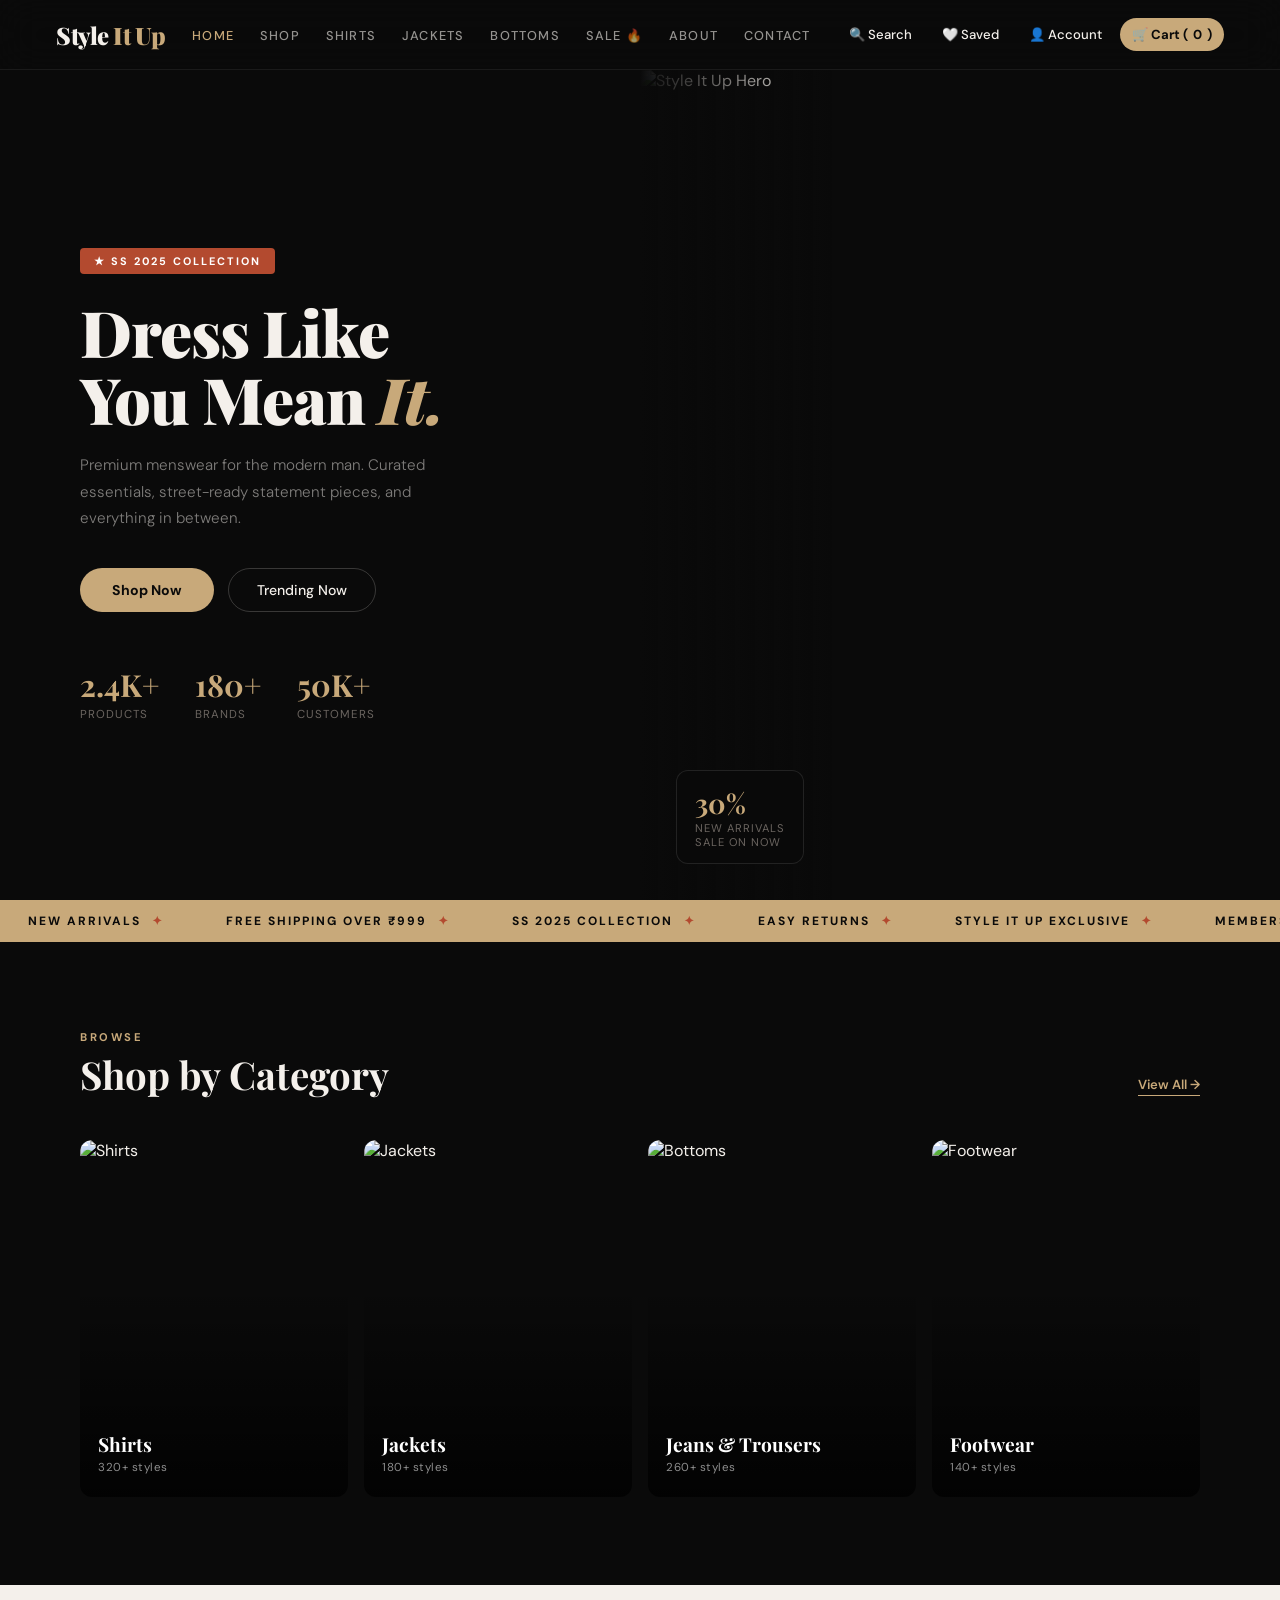
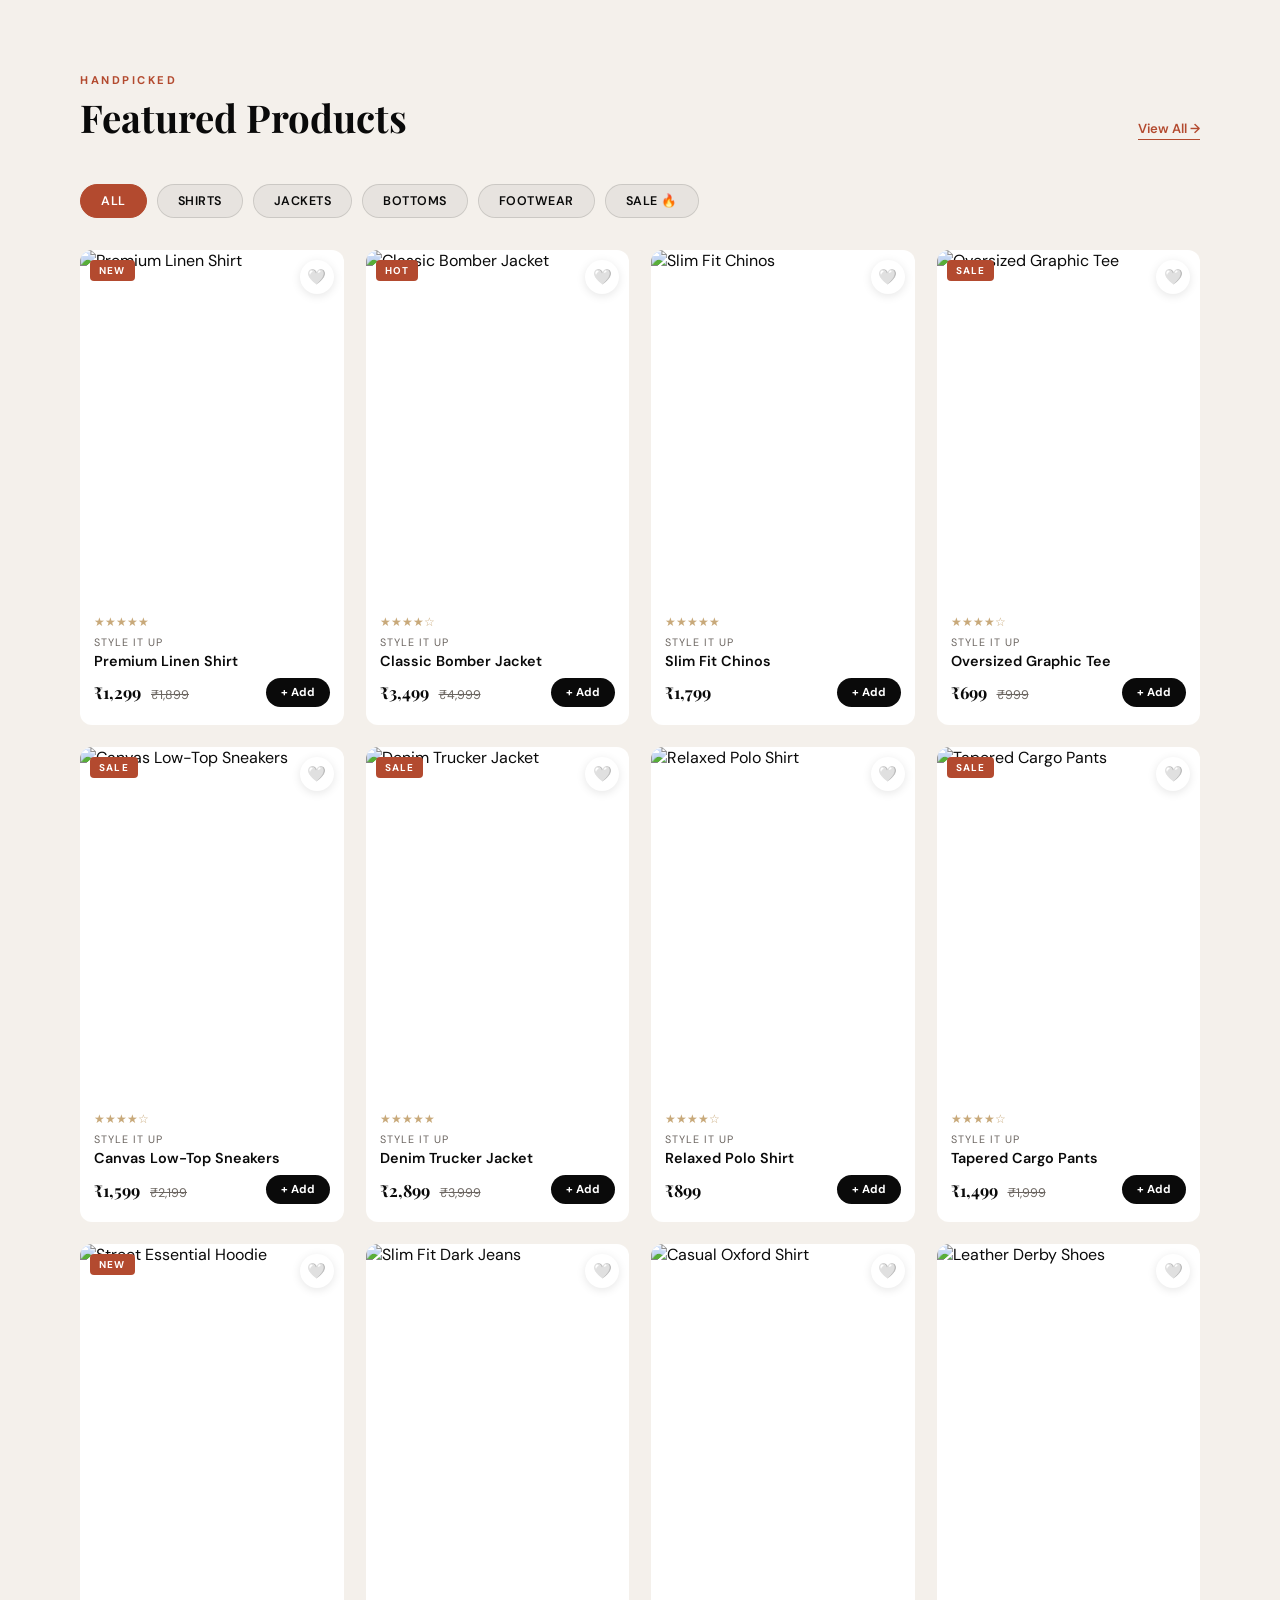
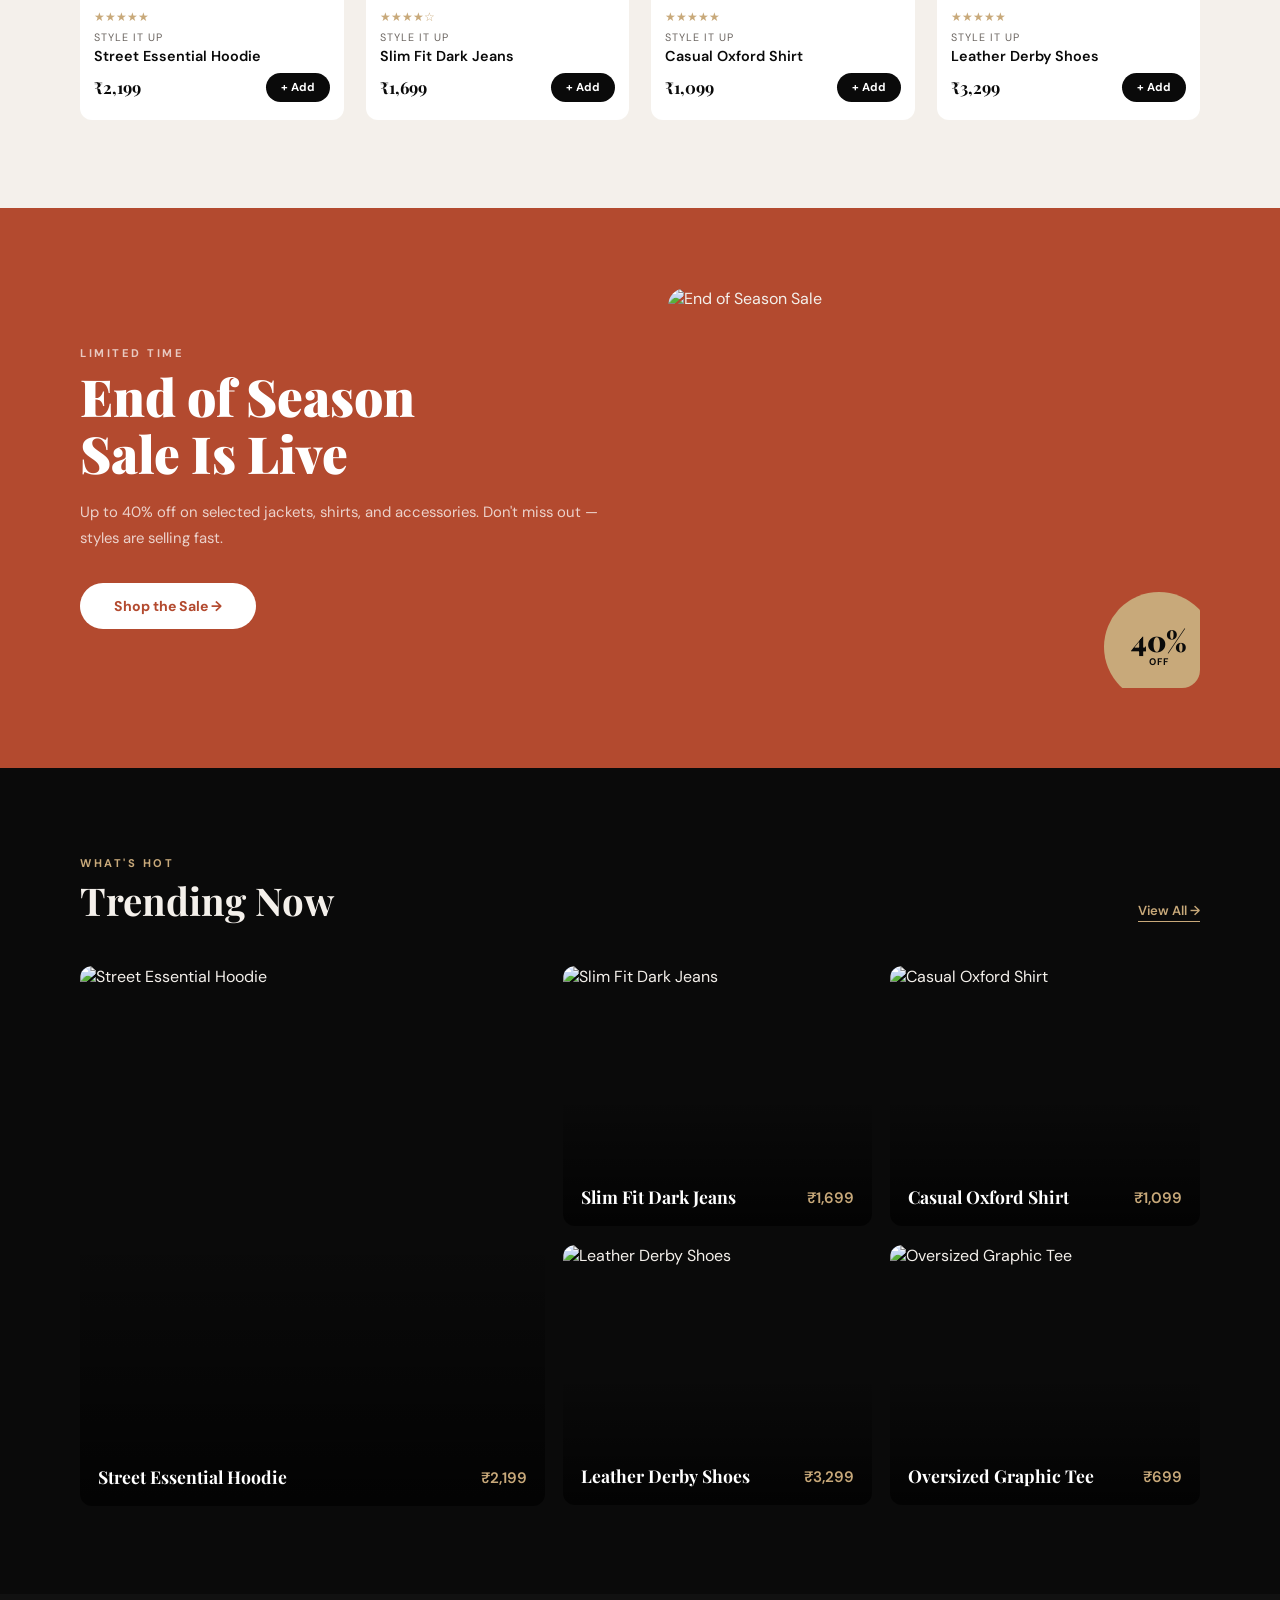
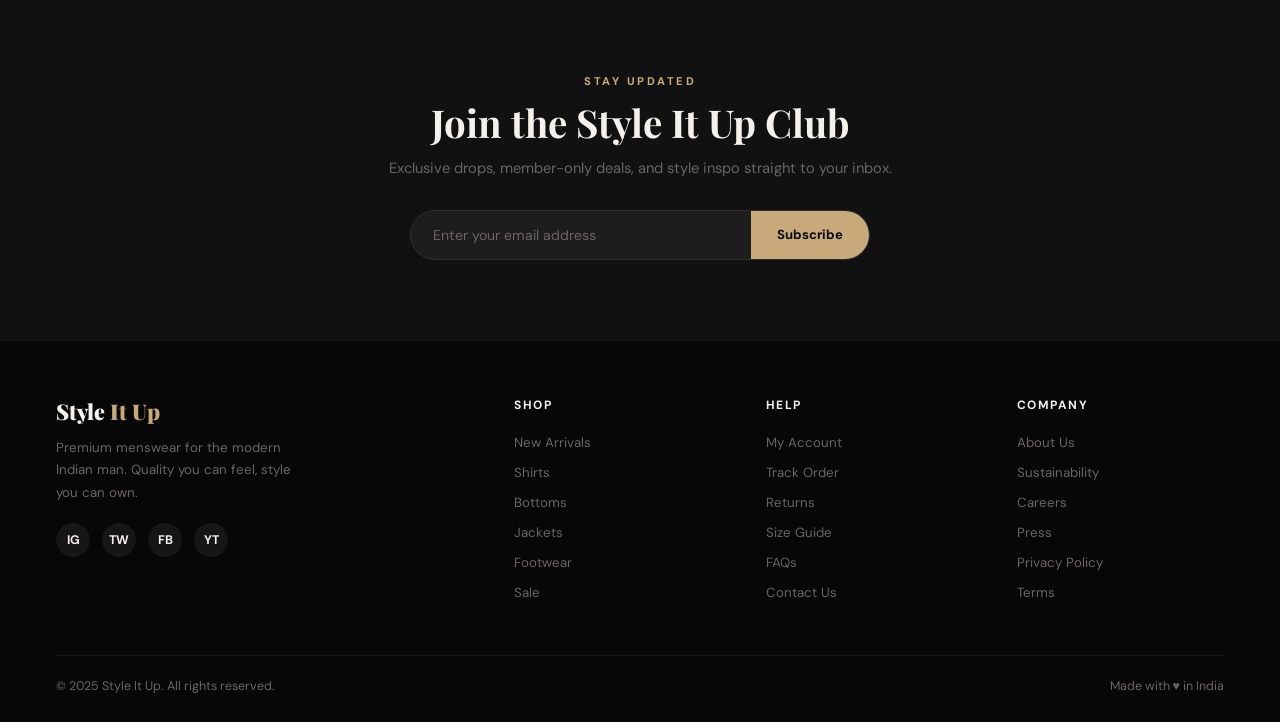
==== index.html @ 29a2c9cf "Update index.html" ====
<!DOCTYPE html>
<html lang="en">
<head>
  <meta charset="UTF-8"/>
  <meta name="viewport" content="width=device-width, initial-scale=1.0"/>
  <title>Style It Up — Premium Men's Clothing</title>

  <!-- Google Fonts -->
  <link href="https://fonts.googleapis.com/css2?family=Playfair+Display:ital,wght@0,700;0,900;1,700&family=DM+Sans:wght@300;400;500;600&display=swap" rel="stylesheet"/>

  <!-- Shared styles (nav, footer, buttons, product cards, toasts) -->
  <link rel="stylesheet" href="shared.css"/>

  <!-- Homepage-specific styles -->
  <link rel="stylesheet" href="index.css"/>
</head>
<body>

<!-- TOAST CONTAINER -->
<div id="toast-container"></div>

<!-- NAVIGATION -->
<nav>
  <a href="index.html" class="nav-logo">Style <span>It Up</span></a>

  <ul class="nav-links">
    <li><a href="index.html" class="active">Home</a></li>
    <li><a href="shop.html">Shop</a></li>
    <li><a href="shop.html?cat=shirts">Shirts</a></li>
    <li><a href="shop.html?cat=jackets">Jackets</a></li>
    <li><a href="shop.html?cat=bottoms">Bottoms</a></li>
    <li><a href="shop.html?cat=sale">Sale 🔥</a></li>
    <li><a href="about.html">About</a></li>
    <li><a href="contact.html">Contact</a></li>
  </ul>

  <div class="nav-right">
    <a href="shop.html" class="nav-icon-btn">🔍 Search</a>
    <a href="wishlist.html" class="nav-icon-btn">
      🤍 Saved
      <span id="nav-wish-count" class="nav-badge" style="display:none">0</span>
    </a>
    <a href="account.html" class="nav-icon-btn">👤 Account</a>
    <a href="cart.html" class="nav-icon-btn btn-cart-nav">
      🛒 Cart (<span id="nav-cart-count">0</span>)
    </a>
  </div>
</nav>

<!-- HERO -->
<section class="hero">
  <div class="hero-left">
    <span class="hero-tag">★ SS 2025 Collection</span>
    <h1 class="hero-title">
      Dress Like<br/>You Mean <em>It.</em>
    </h1>
    <p class="hero-sub">
      Premium menswear for the modern man. Curated essentials,
      street-ready statement pieces, and everything in between.
    </p>
    <div class="hero-ctas">
      <a href="shop.html" class="btn-primary">Shop Now</a>
      <a href="#trending" class="btn-ghost">Trending Now</a>
    </div>
    <div class="hero-stats">
      <div>
        <div class="stat-val">2.4K+</div>
        <div class="stat-label">Products</div>
      </div>
      <div>
        <div class="stat-val">180+</div>
        <div class="stat-label">Brands</div>
      </div>
      <div>
        <div class="stat-val">50K+</div>
        <div class="stat-label">Customers</div>
      </div>
    </div>
  </div>

  <div class="hero-right">
    <img
      src="https://images.pexels.com/photos/1043474/pexels-photo-1043474.jpeg?auto=compress&cs=tinysrgb&w=900"
      alt="Style It Up Hero"
      onerror="this.onerror=null;this.src='https://picsum.photos/seed/herosiu/900/1100'"
    />
    <div class="hero-badge">
      <div class="badge-num">30%</div>
      <div class="badge-txt">New arrivals<br/>sale on now</div>
    </div>
  </div>
</section>

<!-- MARQUEE STRIP -->
<div class="marquee-wrap">
  <div class="marquee-inner">
    <span class="marquee-item">New Arrivals <span class="marquee-dot">✦</span></span>
    <span class="marquee-item">Free Shipping Over ₹999 <span class="marquee-dot">✦</span></span>
    <span class="marquee-item">SS 2025 Collection <span class="marquee-dot">✦</span></span>
    <span class="marquee-item">Easy Returns <span class="marquee-dot">✦</span></span>
    <span class="marquee-item">Style It Up Exclusive <span class="marquee-dot">✦</span></span>
    <span class="marquee-item">Members Get 15% Off <span class="marquee-dot">✦</span></span>
    <span class="marquee-item">New Arrivals <span class="marquee-dot">✦</span></span>
    <span class="marquee-item">Free Shipping Over ₹999 <span class="marquee-dot">✦</span></span>
    <span class="marquee-item">SS 2025 Collection <span class="marquee-dot">✦</span></span>
    <span class="marquee-item">Easy Returns <span class="marquee-dot">✦</span></span>
    <span class="marquee-item">Style It Up Exclusive <span class="marquee-dot">✦</span></span>
    <span class="marquee-item">Members Get 15% Off <span class="marquee-dot">✦</span></span>
  </div>
</div>

<!-- SHOP BY CATEGORY -->
<section class="section">
  <div class="section-header">
    <div>
      <div class="section-label">Browse</div>
      <h2 class="section-title">Shop by Category</h2>
    </div>
    <a href="shop.html" class="see-all">View All →</a>
  </div>

  <div class="cat-grid">
    <div class="cat-card" onclick="location.href='shop.html?cat=shirts'">
      <img
        src="https://images.pexels.com/photos/297933/pexels-photo-297933.jpeg?auto=compress&cs=tinysrgb&w=600"
        alt="Shirts"
        onerror="this.onerror=null;this.src='https://picsum.photos/seed/catshirt/600/800'"
        loading="lazy"
      />
      <div class="cat-arrow">↗</div>
      <div class="cat-info">
        <div class="cat-name">Shirts</div>
        <div class="cat-count">320+ styles</div>
      </div>
    </div>

    <div class="cat-card" onclick="location.href='shop.html?cat=jackets'">
      <img
        src="https://images.pexels.com/photos/1124468/pexels-photo-1124468.jpeg?auto=compress&cs=tinysrgb&w=600"
        alt="Jackets"
        onerror="this.onerror=null;this.src='https://picsum.photos/seed/catjacket/600/800'"
        loading="lazy"
      />
      <div class="cat-arrow">↗</div>
      <div class="cat-info">
        <div class="cat-name">Jackets</div>
        <div class="cat-count">180+ styles</div>
      </div>
    </div>

    <div class="cat-card" onclick="location.href='shop.html?cat=bottoms'">
      <img
        src="https://images.pexels.com/photos/1598507/pexels-photo-1598507.jpeg?auto=compress&cs=tinysrgb&w=600"
        alt="Bottoms"
        onerror="this.onerror=null;this.src='https://picsum.photos/seed/catbottom/600/800'"
        loading="lazy"
      />
      <div class="cat-arrow">↗</div>
      <div class="cat-info">
        <div class="cat-name">Jeans &amp; Trousers</div>
        <div class="cat-count">260+ styles</div>
      </div>
    </div>

    <div class="cat-card" onclick="location.href='shop.html?cat=footwear'">
      <img
        src="https://images.pexels.com/photos/2529148/pexels-photo-2529148.jpeg?auto=compress&cs=tinysrgb&w=600"
        alt="Footwear"
        onerror="this.onerror=null;this.src='https://picsum.photos/seed/catfoot/600/800'"
        loading="lazy"
      />
      <div class="cat-arrow">↗</div>
      <div class="cat-info">
        <div class="cat-name">Footwear</div>
        <div class="cat-count">140+ styles</div>
      </div>
    </div>
  </div>
</section>

<!-- FEATURED PRODUCTS -->
<section class="section products-section" id="featured">
  <div class="section-header">
    <div>
      <div class="section-label">Handpicked</div>
      <h2 class="section-title">Featured Products</h2>
    </div>
    <a href="shop.html" class="see-all">View All →</a>
  </div>

  <div class="filter-bar">
    <button class="filter-btn active" onclick="filterProducts('all', this)">All</button>
    <button class="filter-btn" onclick="filterProducts('shirts', this)">Shirts</button>
    <button class="filter-btn" onclick="filterProducts('jackets', this)">Jackets</button>
    <button class="filter-btn" onclick="filterProducts('bottoms', this)">Bottoms</button>
    <button class="filter-btn" onclick="filterProducts('footwear', this)">Footwear</button>
    <button class="filter-btn" onclick="filterProducts('sale', this)">Sale 🔥</button>
  </div>

  <div class="products-grid" id="products-grid"></div>
</section>

<!-- PROMO BANNER -->
<div class="promo-banner">
  <div class="promo-left">
    <div class="section-label">Limited Time</div>
    <h2 class="promo-title">End of Season<br/>Sale Is Live</h2>
    <p class="promo-desc">
      Up to 40% off on selected jackets, shirts, and accessories.
      Don't miss out — styles are selling fast.
    </p>
    <a href="shop.html?cat=sale" class="btn-white">Shop the Sale →</a>
  </div>
  <div class="promo-right">
    <img
      src="https://images.pexels.com/photos/1040945/pexels-photo-1040945.jpeg?auto=compress&cs=tinysrgb&w=700"
      alt="End of Season Sale"
      onerror="this.onerror=null;this.src='https://picsum.photos/seed/promosiu/700/500'"
      loading="lazy"
    />
    <div class="promo-percent">
      <span class="num">40%</span>
      <span class="off">OFF</span>
    </div>
  </div>
</div>

<!-- TRENDING NOW -->
<section class="section" id="trending">
  <div class="section-header">
    <div>
      <div class="section-label">What's Hot</div>
      <h2 class="section-title">Trending Now</h2>
    </div>
    <a href="shop.html" class="see-all">View All →</a>
  </div>

  <div class="trending-grid" id="trending-grid"></div>
</section>

<!-- NEWSLETTER -->
<section class="newsletter">
  <div class="section-label">Stay Updated</div>
  <h2 class="newsletter-title">Join the Style It Up Club</h2>
  <p class="newsletter-sub">
    Exclusive drops, member-only deals, and style inspo straight to your inbox.
  </p>
  <div class="nl-form">
    <input type="email" id="nl-email" placeholder="Enter your email address"/>
    <button onclick="subscribeNewsletter()">Subscribe</button>
  </div>
</section>

<!-- FOOTER -->
<footer>
  <div class="footer-inner">
    <div class="footer-grid">

      <div class="footer-brand">
        <a href="index.html" class="footer-logo">Style <span>It Up</span></a>
        <p>Premium menswear for the modern Indian man. Quality you can feel, style you can own.</p>
        <div class="social-links">
          <a href="#">IG</a>
          <a href="#">TW</a>
          <a href="#">FB</a>
          <a href="#">YT</a>
        </div>
      </div>

      <div class="footer-col">
        <h4>Shop</h4>
        <ul>
          <li><a href="shop.html">New Arrivals</a></li>
          <li><a href="shop.html?cat=shirts">Shirts</a></li>
          <li><a href="shop.html?cat=bottoms">Bottoms</a></li>
          <li><a href="shop.html?cat=jackets">Jackets</a></li>
          <li><a href="shop.html?cat=footwear">Footwear</a></li>
          <li><a href="shop.html?cat=sale">Sale</a></li>
        </ul>
      </div>

      <div class="footer-col">
        <h4>Help</h4>
        <ul>
          <li><a href="account.html">My Account</a></li>
          <li><a href="cart.html">Track Order</a></li>
          <li><a href="contact.html">Returns</a></li>
          <li><a href="contact.html">Size Guide</a></li>
          <li><a href="contact.html">FAQs</a></li>
          <li><a href="contact.html">Contact Us</a></li>
        </ul>
      </div>

      <div class="footer-col">
        <h4>Company</h4>
        <ul>
          <li><a href="about.html">About Us</a></li>
          <li><a href="about.html">Sustainability</a></li>
          <li><a href="about.html">Careers</a></li>
          <li><a href="contact.html">Press</a></li>
          <li><a href="#">Privacy Policy</a></li>
          <li><a href="#">Terms</a></li>
        </ul>
      </div>

    </div>

    <div class="footer-bottom">
      <span>© 2025 Style It Up. All rights reserved.</span>
      <span>Made with ♥ in India</span>
    </div>
  </div>
</footer>

<!-- Back to Top -->
<button id="back-top" onclick="window.scrollTo({top:0,behavior:'smooth'})">↑</button>

<!-- Scripts — shared first, then page-specific -->
<script src="shared.js"></script>
<script src="index.js"></script>

</body>
</html>
---- shared.css ----
/* ============================================================
   STYLE IT UP — shared.css
   Import this file in every HTML page:
   <link rel="stylesheet" href="shared.css"/>
   ============================================================ */

@import url('https://fonts.googleapis.com/css2?family=Playfair+Display:ital,wght@0,700;0,900;1,700&family=DM+Sans:wght@300;400;500;600&display=swap');

/* ── RESET & ROOT ── */
*, *::before, *::after { box-sizing: border-box; margin: 0; padding: 0; }

:root {
  --black:  #0a0a0a;
  --off:    #f4f0eb;
  --cream:  #ede8e0;
  --tan:    #c8a97a;
  --rust:   #b34a2f;
  --mid:    #6b6560;
  --white:  #fff;
  --r:      12px;
}

html { scroll-behavior: smooth; }
body {
  font-family: 'DM Sans', sans-serif;
  background: var(--black);
  color: var(--off);
  overflow-x: hidden;
}

/* ── TYPOGRAPHY ── */
.playfair { font-family: 'Playfair Display', serif; }

/* ── NAV ── */
nav {
  position: fixed; top: 0; left: 0; right: 0; z-index: 500;
  display: flex; align-items: center; justify-content: space-between;
  padding: 0 56px; height: 70px;
  backdrop-filter: blur(20px);
  background: rgba(10,10,10,.90);
  border-bottom: 1px solid rgba(255,255,255,.07);
}
.nav-logo {
  font-family: 'Playfair Display', serif;
  font-size: 1.5rem; font-weight: 900;
  color: var(--off); text-decoration: none; letter-spacing: -.5px;
}
.nav-logo span { color: var(--tan); }

.nav-links { display: flex; gap: 26px; list-style: none; }
.nav-links a {
  text-decoration: none;
  color: rgba(244,240,235,.6);
  font-size: .8rem; letter-spacing: 1.2px;
  text-transform: uppercase; font-weight: 500;
  transition: color .2s;
}
.nav-links a:hover,
.nav-links a.active { color: var(--tan); }

.nav-right { display: flex; gap: 6px; align-items: center; }

.nav-icon-btn {
  background: none; border: none; cursor: pointer;
  color: var(--off); padding: 8px 12px; border-radius: 8px;
  font-family: 'DM Sans', sans-serif; font-size: .82rem; font-weight: 500;
  transition: background .2s;
  display: flex; align-items: center; gap: 5px;
  text-decoration: none;
}
.nav-icon-btn:hover { background: rgba(255,255,255,.08); color: var(--off); }

.nav-badge {
  background: var(--rust); color: #fff;
  font-size: .6rem; font-weight: 700;
  min-width: 17px; height: 17px; border-radius: 50%;
  display: flex; align-items: center; justify-content: center;
  padding: 0 4px;
}

.btn-cart-nav {
  background: var(--tan) !important;
  color: var(--black) !important;
  border-radius: 50px !important;
  font-weight: 700 !important;
}
.btn-cart-nav:hover { background: #d4b88a !important; color: var(--black) !important; }

/* ── BUTTONS ── */
.btn-primary {
  background: var(--tan); color: var(--black);
  border: none; border-radius: 50px;
  padding: 13px 32px;
  font-family: 'DM Sans', sans-serif; font-size: .88rem; font-weight: 700;
  cursor: pointer; transition: all .25s;
  text-decoration: none; display: inline-block;
}
.btn-primary:hover { background: #d4b88a; transform: translateY(-2px); }

.btn-ghost {
  background: transparent; color: var(--off);
  border: 1.5px solid rgba(244,240,235,.2);
  border-radius: 50px; padding: 12px 28px;
  font-family: 'DM Sans', sans-serif; font-size: .88rem; font-weight: 500;
  cursor: pointer; transition: all .25s;
  text-decoration: none; display: inline-block;
}
.btn-ghost:hover { border-color: var(--tan); color: var(--tan); }

.btn-dark {
  background: var(--black); color: #fff;
  border: none; border-radius: 50px; padding: 13px 32px;
  font-family: 'DM Sans', sans-serif; font-size: .88rem; font-weight: 700;
  cursor: pointer; transition: background .2s;
  text-decoration: none; display: inline-block;
}
.btn-dark:hover { background: #1e1e1e; }

/* ── PRODUCT CARD ── */
.product-card {
  background: #fff; border-radius: var(--r);
  overflow: hidden; cursor: pointer;
  transition: box-shadow .3s, transform .3s;
}
.product-card:hover { transform: translateY(-5px); box-shadow: 0 20px 50px rgba(0,0,0,.13); }

.product-img-wrap { position: relative; overflow: hidden; aspect-ratio: 3/4; }
.product-img-wrap img {
  width: 100%; height: 100%; object-fit: cover;
  transition: transform .5s; display: block;
}
.product-card:hover .product-img-wrap img { transform: scale(1.05); }

.product-tag {
  position: absolute; top: 10px; left: 10px;
  background: var(--rust); color: #fff;
  font-size: .62rem; font-weight: 700;
  letter-spacing: 1.2px; text-transform: uppercase;
  padding: 4px 9px; border-radius: 4px;
}

.wish-btn {
  position: absolute; top: 10px; right: 10px;
  background: #fff; border: none; cursor: pointer;
  width: 34px; height: 34px; border-radius: 50%;
  display: flex; align-items: center; justify-content: center;
  font-size: .95rem;
  box-shadow: 0 2px 10px rgba(0,0,0,.1);
  transition: transform .2s;
}
.wish-btn:hover { transform: scale(1.15); }
.wish-btn.wishlisted { color: var(--rust); }

.product-info { padding: 14px 14px 18px; }
.product-brand { font-size: .67rem; color: var(--mid); letter-spacing: 1px; text-transform: uppercase; margin-bottom: 3px; }
.product-name  { font-size: .9rem; font-weight: 600; color: var(--black); margin-bottom: 8px; }

.stars { color: var(--tan); font-size: .72rem; margin-bottom: 5px; }

.product-footer { display: flex; align-items: center; justify-content: space-between; gap: 8px; }
.product-price {
  font-family: 'Playfair Display', serif;
  font-size: 1.05rem; font-weight: 700; color: var(--black);
}
.product-price .old {
  font-size: .78rem; color: var(--mid);
  text-decoration: line-through; margin-left: 6px;
  font-family: 'DM Sans', sans-serif; font-weight: 400;
}

.add-btn {
  background: var(--black); color: #fff;
  border: none; border-radius: 50px;
  padding: 7px 15px; font-size: .72rem; font-weight: 700;
  cursor: pointer; transition: background .2s;
  font-family: 'DM Sans', sans-serif; white-space: nowrap;
}
.add-btn:hover { background: var(--rust); }

/* ── SECTION LABELS ── */
.section-label {
  font-size: .7rem; letter-spacing: 2.5px;
  text-transform: uppercase; color: var(--tan);
  font-weight: 700; margin-bottom: 8px;
}
.section-title {
  font-family: 'Playfair Display', serif;
  font-size: clamp(1.8rem, 3vw, 2.6rem);
  font-weight: 700; line-height: 1.15; color: var(--off);
}

/* ── TOAST ── */
#toast-container {
  position: fixed; top: 90px; right: 24px;
  z-index: 9999;
  display: flex; flex-direction: column; gap: 10px;
  pointer-events: none;
}
.toast {
  background: var(--off); color: var(--black);
  padding: 12px 20px; border-radius: 8px;
  font-size: .85rem; font-weight: 600;
  box-shadow: 0 8px 30px rgba(0,0,0,.25);
  opacity: 0; transform: translateX(60px);
  transition: all .35s ease;
  pointer-events: none;
  border-left: 4px solid var(--tan);
}
.toast.show { opacity: 1; transform: translateX(0); }
.toast.err  { border-left-color: var(--rust); }

/* ── BREADCRUMB ── */
.breadcrumb { display: flex; gap: 8px; align-items: center; font-size: .78rem; color: var(--mid); margin-bottom: 12px; }
.breadcrumb a { color: var(--mid); text-decoration: none; transition: color .2s; }
.breadcrumb a:hover { color: var(--tan); }
.breadcrumb span { color: var(--tan); }

/* ── PAGE HEADER (dark banner) ── */
.page-header { background: var(--black); padding: 48px 0 40px; }
.page-header h1 { font-family: 'Playfair Display', serif; font-size: 2.5rem; font-weight: 900; }

/* ── FORMS (shared) ── */
.form-group { display: flex; flex-direction: column; gap: 6px; margin-bottom: 16px; }
.form-group label {
  font-size: .72rem; font-weight: 700;
  letter-spacing: 1px; text-transform: uppercase; color: var(--mid);
}
.form-group input,
.form-group select,
.form-group textarea {
  background: rgba(0,0,0,.05);
  border: 1.5px solid rgba(0,0,0,.1);
  border-radius: 10px; padding: 12px 14px;
  font-family: 'DM Sans', sans-serif; font-size: .9rem;
  color: var(--black); outline: none; transition: border-color .2s;
  resize: none;
}
.form-group input:focus,
.form-group select:focus,
.form-group textarea:focus { border-color: var(--tan); }

.form-row { display: grid; grid-template-columns: 1fr 1fr; gap: 14px; }

/* Dark-background form variant */
.form-dark .form-group input,
.form-dark .form-group select,
.form-dark .form-group textarea {
  background: rgba(255,255,255,.06);
  border-color: rgba(255,255,255,.1);
  color: var(--off);
}
.form-dark .form-group label { color: rgba(244,240,235,.5); }
.form-dark .form-group input::placeholder,
.form-dark .form-group textarea::placeholder { color: rgba(244,240,235,.3); }
.form-dark .form-group select option { background: #1a1a1a; color: var(--off); }

/* ── MARQUEE ── */
.marquee-wrap { overflow: hidden; background: var(--tan); padding: 13px 0; }
.marquee-inner { display: flex; white-space: nowrap; animation: marquee 22s linear infinite; }
.marquee-item {
  flex-shrink: 0; padding: 0 28px;
  font-size: .75rem; font-weight: 700;
  letter-spacing: 2px; text-transform: uppercase; color: var(--black);
}
.marquee-dot { color: var(--rust); margin: 0 6px; }

/* ── FOOTER ── */
footer {
  background: #070707;
  padding: 56px 56px 28px;
  border-top: 1px solid rgba(255,255,255,.05);
}
.footer-inner { max-width: 1280px; margin: 0 auto; }

.footer-grid {
  display: grid;
  grid-template-columns: 2fr 1fr 1fr 1fr;
  gap: 44px; margin-bottom: 44px;
}
.footer-logo {
  font-family: 'Playfair Display', serif;
  font-size: 1.35rem; font-weight: 900;
  color: var(--off); text-decoration: none;
  display: block; margin-bottom: 12px;
}
.footer-logo span { color: var(--tan); }
.footer-brand p { font-size: .83rem; color: var(--mid); line-height: 1.7; max-width: 260px; }

.footer-col h4 {
  font-size: .75rem; letter-spacing: 1.5px;
  text-transform: uppercase; color: var(--off);
  font-weight: 700; margin-bottom: 18px;
}
.footer-col ul { list-style: none; }
.footer-col li { margin-bottom: 9px; }
.footer-col a { color: var(--mid); text-decoration: none; font-size: .83rem; transition: color .2s; }
.footer-col a:hover { color: var(--tan); }

.footer-bottom {
  display: flex; justify-content: space-between; align-items: center;
  padding-top: 22px;
  border-top: 1px solid rgba(255,255,255,.05);
  font-size: .78rem; color: var(--mid);
}

.social-links { display: flex; gap: 12px; margin-top: 18px; }
.social-links a {
  width: 34px; height: 34px; border-radius: 50%;
  background: rgba(255,255,255,.06);
  display: flex; align-items: center; justify-content: center;
  color: var(--off); text-decoration: none;
  font-size: .78rem; font-weight: 700;
  transition: background .2s;
}
.social-links a:hover { background: var(--tan); color: var(--black); }

/* ── BACK TO TOP ── */
#back-top {
  position: fixed; bottom: 28px; right: 28px; z-index: 400;
  background: var(--tan); color: var(--black);
  border: none; width: 44px; height: 44px; border-radius: 50%;
  cursor: pointer; font-size: 1rem;
  display: none; align-items: center; justify-content: center;
  box-shadow: 0 4px 16px rgba(0,0,0,.2); transition: transform .2s;
}
#back-top.show { display: flex; }
#back-top:hover { transform: translateY(-3px); }

/* ── ANIMATIONS ── */
@keyframes fadeUp   { from { opacity: 0; transform: translateY(26px); } to { opacity: 1; transform: translateY(0); } }
@keyframes fadeIn   { from { opacity: 0; } to { opacity: 1; } }
@keyframes marquee  { from { transform: translateX(0); } to { transform: translateX(-50%); } }

.fade-in { animation: fadeUp .7s ease both; }

/* ── CONTAINER ── */
.container { max-width: 1280px; margin: 0 auto; padding: 0 56px; }
.page-wrap  { padding-top: 70px; min-height: 100vh; }

/* ── RESPONSIVE ── */
@media (max-width: 900px) {
  nav { padding: 0 20px; }
  .nav-links { display: none; }
  .container { padding: 0 20px; }
  footer { padding: 44px 20px 24px; }
  .footer-grid { grid-template-columns: 1fr 1fr; }
  .form-row { grid-template-columns: 1fr; }
}
---- index.css ----
/* ============================================================
   STYLE IT UP — index.css  (Homepage only)
   Usage: <link rel="stylesheet" href="shared.css"/>
          <link rel="stylesheet" href="index.css"/>
   ============================================================ */

/* ── HERO ── */
.hero {
  min-height: 100vh;
  display: grid;
  grid-template-columns: 1fr 1fr;
  padding-top: 70px;
  overflow: hidden;
}
.hero-left {
  display: flex; flex-direction: column; justify-content: center;
  padding: 80px 60px 80px 80px;
}
.hero-tag {
  display: inline-block;
  background: var(--rust); color: #fff;
  font-size: .68rem; font-weight: 700;
  letter-spacing: 2px; text-transform: uppercase;
  padding: 6px 14px; border-radius: 4px;
  margin-bottom: 24px; width: fit-content;
  animation: fadeUp .6s ease both;
}
.hero-title {
  font-family: 'Playfair Display', serif;
  font-size: clamp(2.8rem, 5vw, 5rem);
  font-weight: 900; line-height: 1.05; letter-spacing: -1px;
  margin-bottom: 20px;
  animation: fadeUp .7s .1s ease both;
}
.hero-title em { color: var(--tan); font-style: italic; }

.hero-sub {
  font-size: .95rem; color: rgba(244,240,235,.5);
  line-height: 1.75; max-width: 400px;
  margin-bottom: 36px;
  animation: fadeUp .7s .2s ease both;
  font-weight: 300;
}
.hero-ctas {
  display: flex; gap: 14px;
  animation: fadeUp .7s .3s ease both;
}
.hero-stats {
  display: flex; gap: 36px;
  margin-top: 52px;
  animation: fadeUp .7s .4s ease both;
}
.stat-val {
  font-family: 'Playfair Display', serif;
  font-size: 1.9rem; font-weight: 700; color: var(--tan);
}
.stat-label {
  font-size: .72rem; color: var(--mid);
  text-transform: uppercase; letter-spacing: 1px; margin-top: 2px;
}

.hero-right { position: relative; overflow: hidden; }
.hero-right img { width: 100%; height: 100%; object-fit: cover; display: block; }
.hero-right::after {
  content: '';
  position: absolute; inset: 0;
  background: linear-gradient(90deg, var(--black) 0%, transparent 30%);
}
.hero-badge {
  position: absolute; bottom: 36px; left: 36px; z-index: 2;
  background: rgba(10,10,10,.85);
  border: 1px solid rgba(255,255,255,.1);
  backdrop-filter: blur(16px);
  border-radius: 12px; padding: 14px 18px;
}
.badge-num { font-family: 'Playfair Display', serif; font-size: 1.7rem; font-weight: 700; color: var(--tan); }
.badge-txt { font-size: .7rem; color: var(--mid); text-transform: uppercase; letter-spacing: 1px; }

/* ── SECTION WRAPPERS ── */
.section { padding: 88px 80px; }
.section-header {
  display: flex; justify-content: space-between; align-items: flex-end;
  margin-bottom: 44px;
}
.see-all {
  color: var(--tan); text-decoration: none;
  font-size: .82rem; font-weight: 600;
  border-bottom: 1px solid var(--tan); padding-bottom: 2px;
  transition: opacity .2s; cursor: pointer;
  background: none; border-top: none; border-left: none; border-right: none;
  font-family: 'DM Sans', sans-serif;
}
.see-all:hover { opacity: .65; }

/* ── CATEGORY GRID ── */
.cat-grid { display: grid; grid-template-columns: repeat(4, 1fr); gap: 16px; }
.cat-card {
  position: relative; overflow: hidden;
  border-radius: var(--r); aspect-ratio: 3/4;
  cursor: pointer; transition: transform .35s;
}
.cat-card:hover { transform: translateY(-6px); }
.cat-card img { width: 100%; height: 100%; object-fit: cover; transition: transform .5s; display: block; }
.cat-card:hover img { transform: scale(1.07); }
.cat-card::after {
  content: '';
  position: absolute; inset: 0;
  background: linear-gradient(180deg, transparent 40%, rgba(0,0,0,.78) 100%);
}
.cat-info { position: absolute; bottom: 22px; left: 18px; right: 18px; z-index: 2; }
.cat-name { font-family: 'Playfair Display', serif; font-size: 1.2rem; font-weight: 700; color: #fff; margin-bottom: 3px; }
.cat-count { font-size: .72rem; color: rgba(255,255,255,.55); letter-spacing: .5px; }
.cat-arrow {
  position: absolute; top: 14px; right: 14px; z-index: 2;
  width: 34px; height: 34px;
  background: rgba(255,255,255,.12); backdrop-filter: blur(8px); border-radius: 50%;
  display: flex; align-items: center; justify-content: center;
  color: #fff; font-size: .85rem;
  opacity: 0; transition: opacity .3s;
}
.cat-card:hover .cat-arrow { opacity: 1; }

/* ── FILTER BAR ── */
.filter-bar { display: flex; gap: 10px; margin-bottom: 32px; flex-wrap: wrap; }
.filter-btn {
  background: rgba(255,255,255,.06);
  border: 1px solid rgba(255,255,255,.1);
  color: var(--off); border-radius: 50px;
  padding: 8px 20px; font-size: .78rem; font-weight: 600;
  letter-spacing: .5px; cursor: pointer; transition: all .2s;
  text-transform: uppercase; font-family: 'DM Sans', sans-serif;
}
.filter-btn:hover, .filter-btn.active {
  background: var(--tan); border-color: var(--tan); color: var(--black);
}

/* ── PRODUCTS SECTION (light bg) ── */
.products-section { background: var(--off); color: var(--black); }
.products-section .section-label { color: var(--rust); }
.products-section .section-title { color: var(--black); }
.products-section .see-all { color: var(--rust); border-bottom-color: var(--rust); }
.products-section .filter-btn {
  background: rgba(0,0,0,.05);
  border-color: rgba(0,0,0,.12); color: var(--black);
}
.products-section .filter-btn:hover,
.products-section .filter-btn.active {
  background: var(--rust); border-color: var(--rust); color: #fff;
}

.products-grid { display: grid; grid-template-columns: repeat(4, 1fr); gap: 22px; }

/* ── PROMO BANNER ── */
.promo-banner {
  background: var(--rust); padding: 80px;
  display: grid; grid-template-columns: 1fr 1fr; gap: 56px; align-items: center;
}
.promo-left .section-label { color: rgba(255,255,255,.7); }
.promo-title {
  font-family: 'Playfair Display', serif;
  font-size: clamp(2rem, 4vw, 3.2rem);
  font-weight: 900; line-height: 1.1; color: #fff; margin-bottom: 18px;
}
.promo-desc { color: rgba(255,255,255,.75); line-height: 1.75; margin-bottom: 32px; font-size: .93rem; }
.btn-white {
  background: #fff; color: var(--rust);
  border: none; border-radius: 50px; padding: 14px 34px;
  font-family: 'DM Sans', sans-serif; font-size: .88rem; font-weight: 700;
  cursor: pointer; transition: all .25s;
  text-decoration: none; display: inline-block;
}
.btn-white:hover { transform: translateY(-2px); box-shadow: 0 12px 30px rgba(0,0,0,.2); }

.promo-right {
  position: relative; border-radius: 18px; overflow: hidden; height: 400px;
}
.promo-right img { width: 100%; height: 100%; object-fit: cover; display: block; }
.promo-percent {
  position: absolute; bottom: -14px; right: -14px;
  width: 110px; height: 110px;
  background: var(--tan); border-radius: 50%;
  display: flex; flex-direction: column;
  align-items: center; justify-content: center;
}
.promo-percent .num { font-family: 'Playfair Display', serif; font-size: 1.8rem; font-weight: 900; color: var(--black); line-height: 1; }
.promo-percent .off { font-size: .6rem; font-weight: 700; color: var(--black); letter-spacing: 1px; }

/* ── TRENDING GRID ── */
.trending-grid {
  display: grid;
  grid-template-columns: 1.5fr 1fr 1fr;
  grid-template-rows: auto auto;
  gap: 18px;
}
.trend-card { position: relative; overflow: hidden; border-radius: var(--r); cursor: pointer; }
.trend-card:first-child { grid-row: span 2; height: 540px; }
.trend-card:not(:first-child) { height: 260px; }
.trend-card img { width: 100%; height: 100%; object-fit: cover; display: block; transition: transform .5s; }
.trend-card:hover img { transform: scale(1.05); }
.trend-card::after {
  content: ''; position: absolute; inset: 0;
  background: linear-gradient(180deg, transparent 50%, rgba(0,0,0,.72) 100%);
}
.trend-info {
  position: absolute; bottom: 18px; left: 18px; right: 18px; z-index: 2;
  display: flex; justify-content: space-between; align-items: flex-end;
}
.trend-name { font-family: 'Playfair Display', serif; font-size: 1.1rem; font-weight: 700; color: #fff; }
.trend-price { font-size: .95rem; font-weight: 600; color: var(--tan); }
.trend-add {
  position: absolute; top: 14px; right: 14px; z-index: 2;
  background: var(--tan); color: var(--black);
  border: none; border-radius: 50px;
  padding: 6px 14px; font-size: .7rem; font-weight: 700;
  cursor: pointer; opacity: 0; transition: opacity .3s;
  font-family: 'DM Sans', sans-serif;
}
.trend-card:hover .trend-add { opacity: 1; }

/* ── NEWSLETTER ── */
.newsletter { background: #111; padding: 80px; text-align: center; }
.newsletter .section-label { color: var(--tan); }
.newsletter-title {
  font-family: 'Playfair Display', serif;
  font-size: clamp(1.6rem, 3vw, 2.5rem);
  font-weight: 700; color: var(--off); margin-bottom: 10px;
}
.newsletter-sub { color: var(--mid); margin-bottom: 32px; font-size: .92rem; }
.nl-form {
  display: flex; max-width: 460px; margin: 0 auto;
  border-radius: 50px; overflow: hidden;
  border: 1px solid rgba(255,255,255,.12);
}
.nl-form input {
  flex: 1; background: rgba(255,255,255,.05);
  border: none; outline: none;
  padding: 15px 22px; color: var(--off);
  font-family: 'DM Sans', sans-serif; font-size: .88rem;
}
.nl-form input::placeholder { color: var(--mid); }
.nl-form button {
  background: var(--tan); color: var(--black); border: none;
  padding: 15px 26px;
  font-family: 'DM Sans', sans-serif; font-weight: 700; font-size: .82rem;
  cursor: pointer; transition: background .2s;
}
.nl-form button:hover { background: #d4b88a; }

/* ── RESPONSIVE ── */
@media (max-width: 1100px) {
  .cat-grid, .products-grid { grid-template-columns: repeat(2, 1fr); }
  .trending-grid { grid-template-columns: 1fr 1fr; }
  .trend-card:first-child { grid-row: auto; height: 280px; }
}
@media (max-width: 768px) {
  .hero { grid-template-columns: 1fr; }
  .hero-right { height: 320px; }
  .hero-left { padding: 36px 22px; }
  .hero-right::after { background: linear-gradient(0deg, var(--black) 0%, transparent 50%); }
  .section { padding: 56px 22px; }
  .promo-banner { grid-template-columns: 1fr; padding: 48px 22px; }
  .newsletter { padding: 56px 22px; }
}
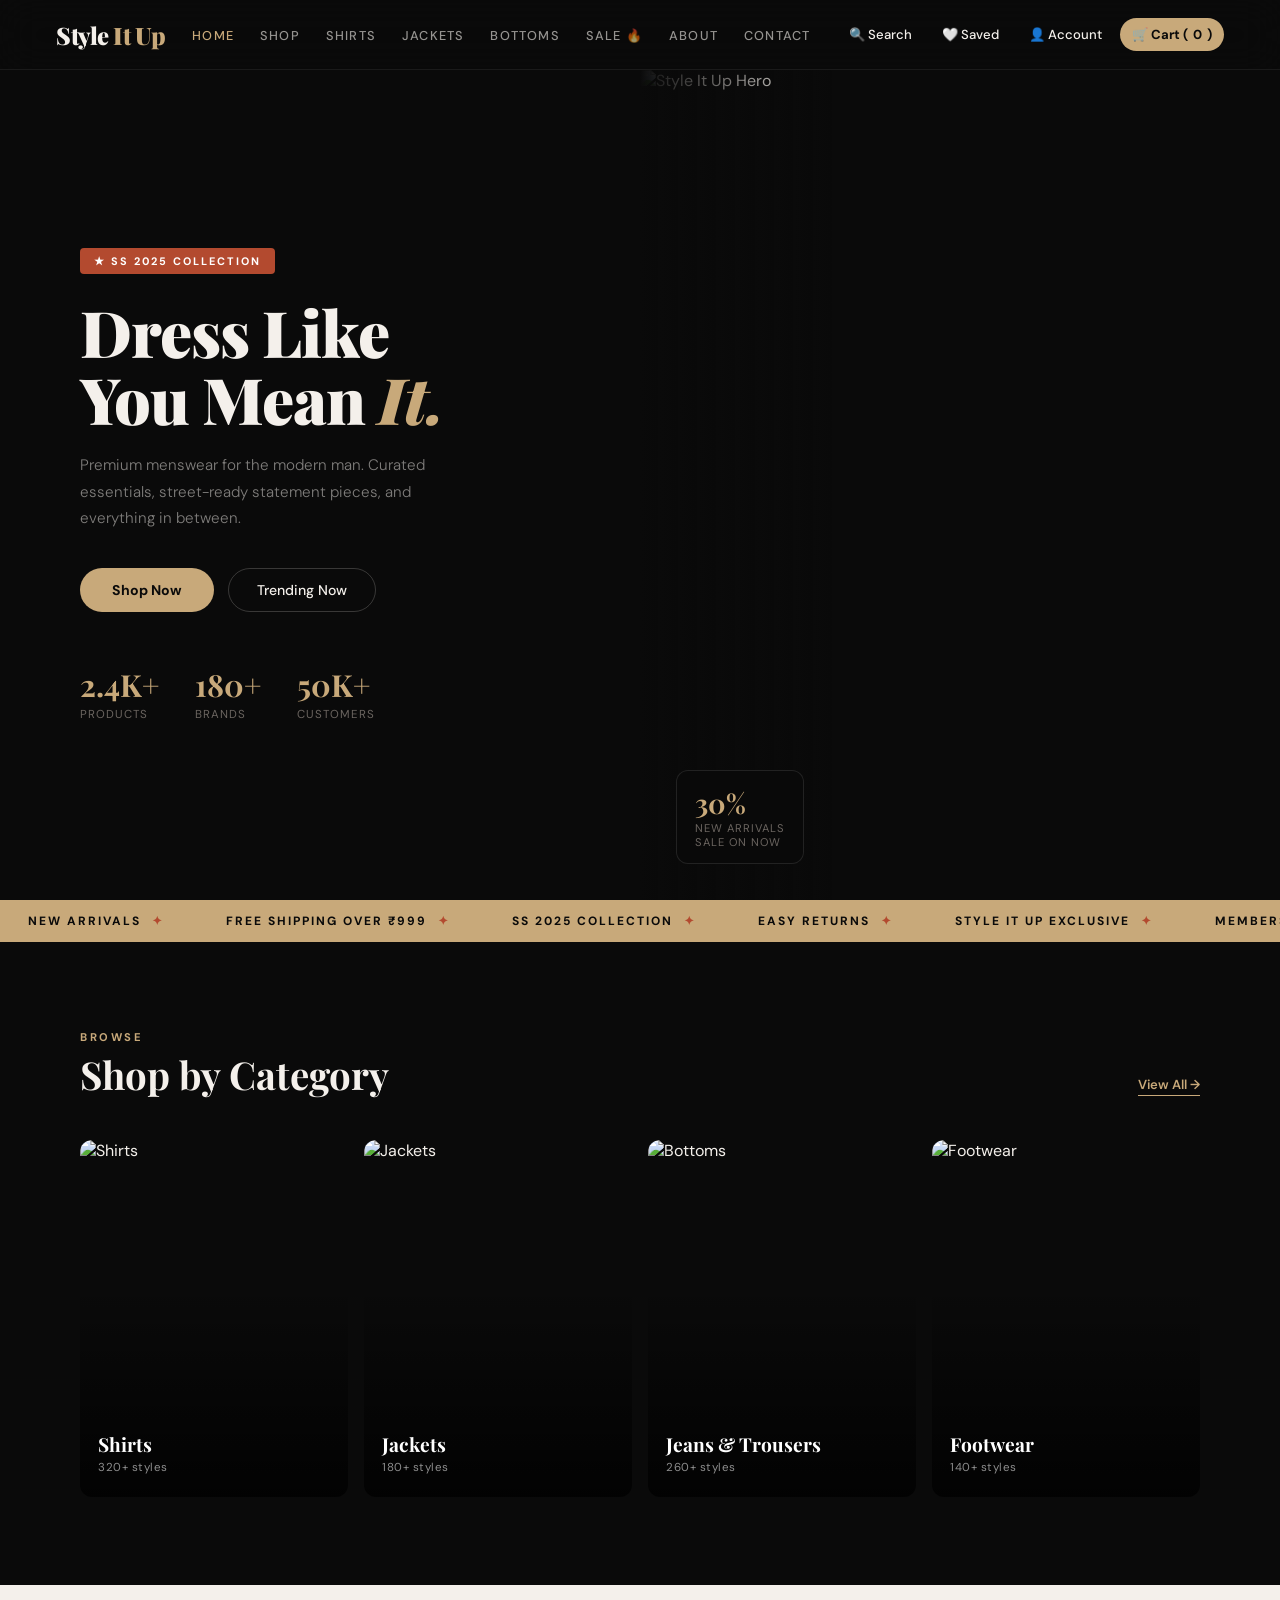
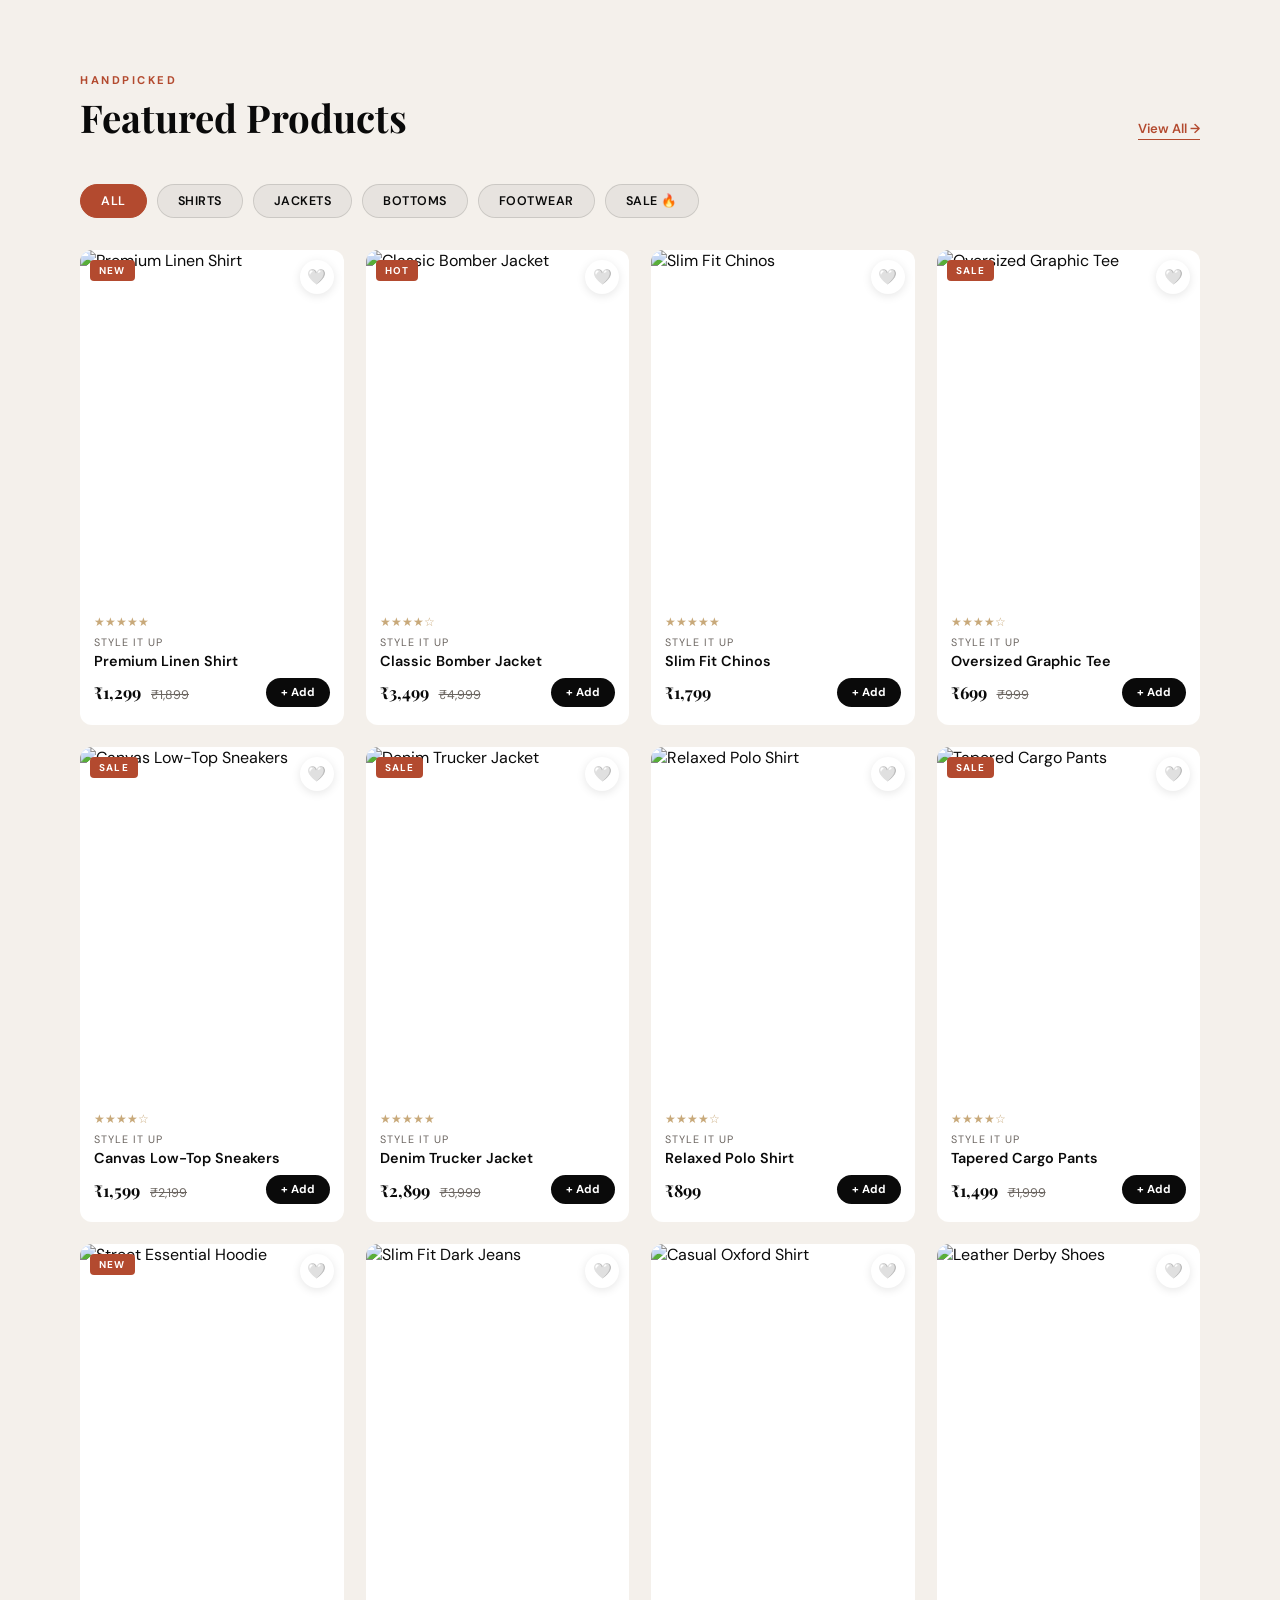
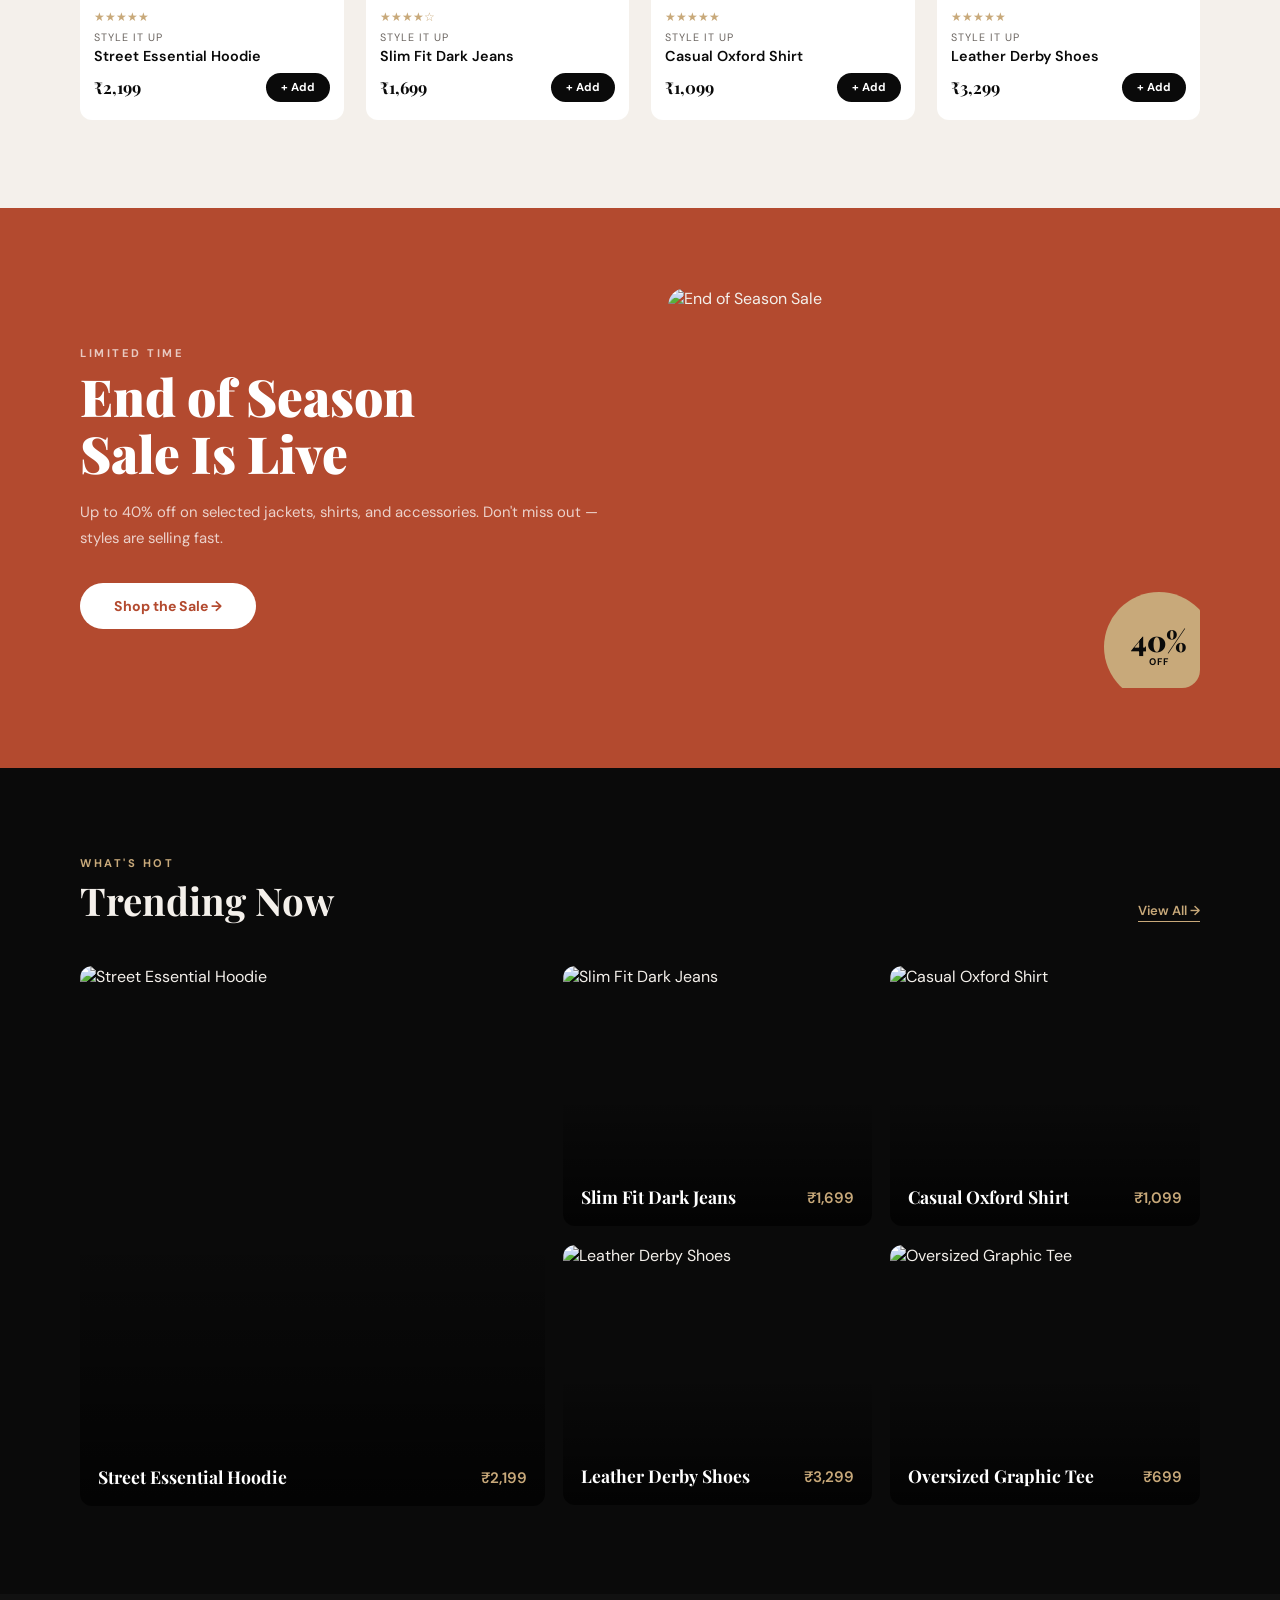
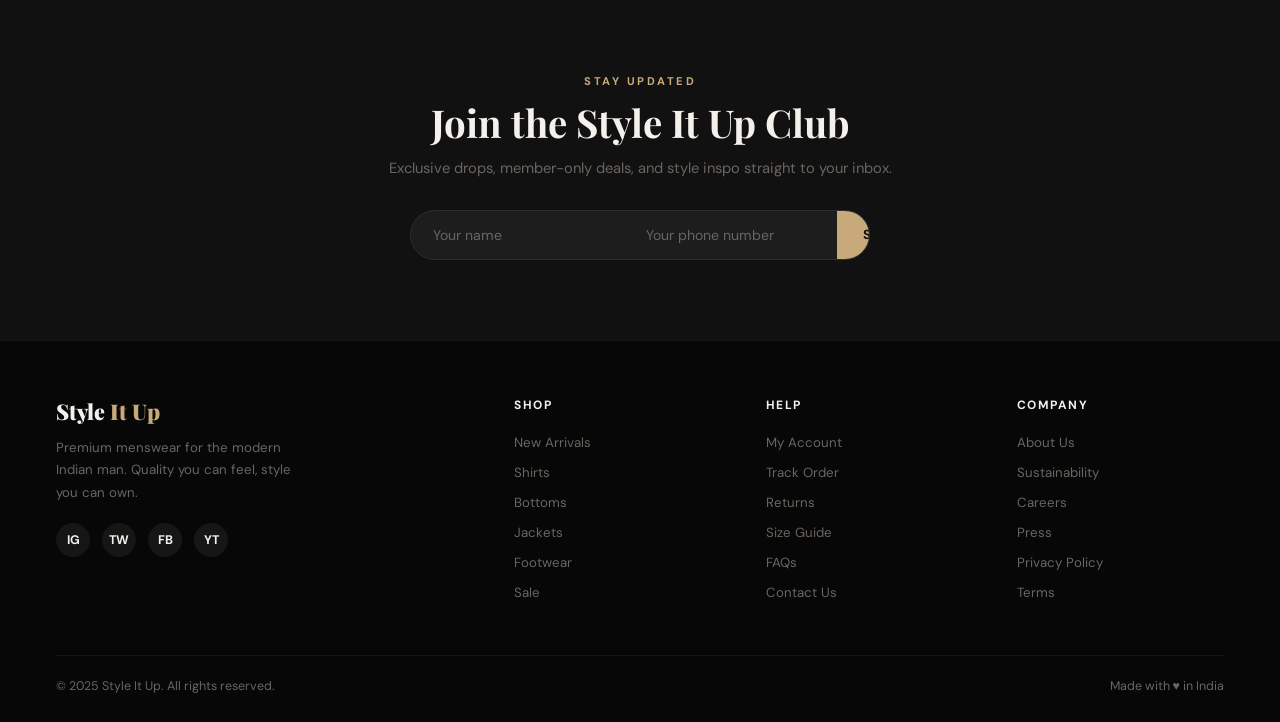
==== commit 9e767814: "Update index.html" ====
--- a/index.html
+++ b/index.html
@@ -1,6 +1,22 @@
 <!DOCTYPE html>
 <html lang="en">
 <head>
+  <!-- Google Tag Manager -->
+<script>(function(w,d,s,l,i){w[l]=w[l]||[];w[l].push({'gtm.start':
+new Date().getTime(),event:'gtm.js'});var f=d.getElementsByTagName(s)[0],
+j=d.createElement(s),dl=l!='dataLayer'?'&l='+l:'';j.async=true;j.src=
+'https://www.googletagmanager.com/gtm.js?id='+i+dl;f.parentNode.insertBefore(j,f);
+})(window,document,'script','dataLayer','GTM-5MQSH7WT');</script>
+<!-- End Google Tag Manager -->
+  <!-- Google tag (gtag.js) -->
+<script async src="https://www.googletagmanager.com/gtag/js?id=G-WWEGL6GJ3Q"></script>
+<script>
+  window.dataLayer = window.dataLayer || [];
+  function gtag(){dataLayer.push(arguments);}
+  gtag('js', new Date());
+
+  gtag('config', 'G-WWEGL6GJ3Q');
+</script>
   <meta charset="UTF-8"/>
   <meta name="viewport" content="width=device-width, initial-scale=1.0"/>
   <title>Style It Up — Premium Men's Clothing</title>
@@ -15,6 +31,10 @@
   <link rel="stylesheet" href="index.css"/>
 </head>
 <body>
+  <!-- Google Tag Manager (noscript) -->
+<noscript><iframe src="https://www.googletagmanager.com/ns.html?id=GTM-5MQSH7WT"
+height="0" width="0" style="display:none;visibility:hidden"></iframe></noscript>
+<!-- End Google Tag Manager (noscript) -->
 
 <!-- TOAST CONTAINER -->
 <div id="toast-container"></div>
@@ -246,7 +266,8 @@
     Exclusive drops, member-only deals, and style inspo straight to your inbox.
   </p>
   <div class="nl-form">
-    <input type="email" id="nl-email" placeholder="Enter your email address"/>
+    <input type="text" id="nl-name" placeholder="Your name" />
+    <input type="tel" id="nl-phone" placeholder="Your phone number" />
     <button onclick="subscribeNewsletter()">Subscribe</button>
   </div>
 </section>
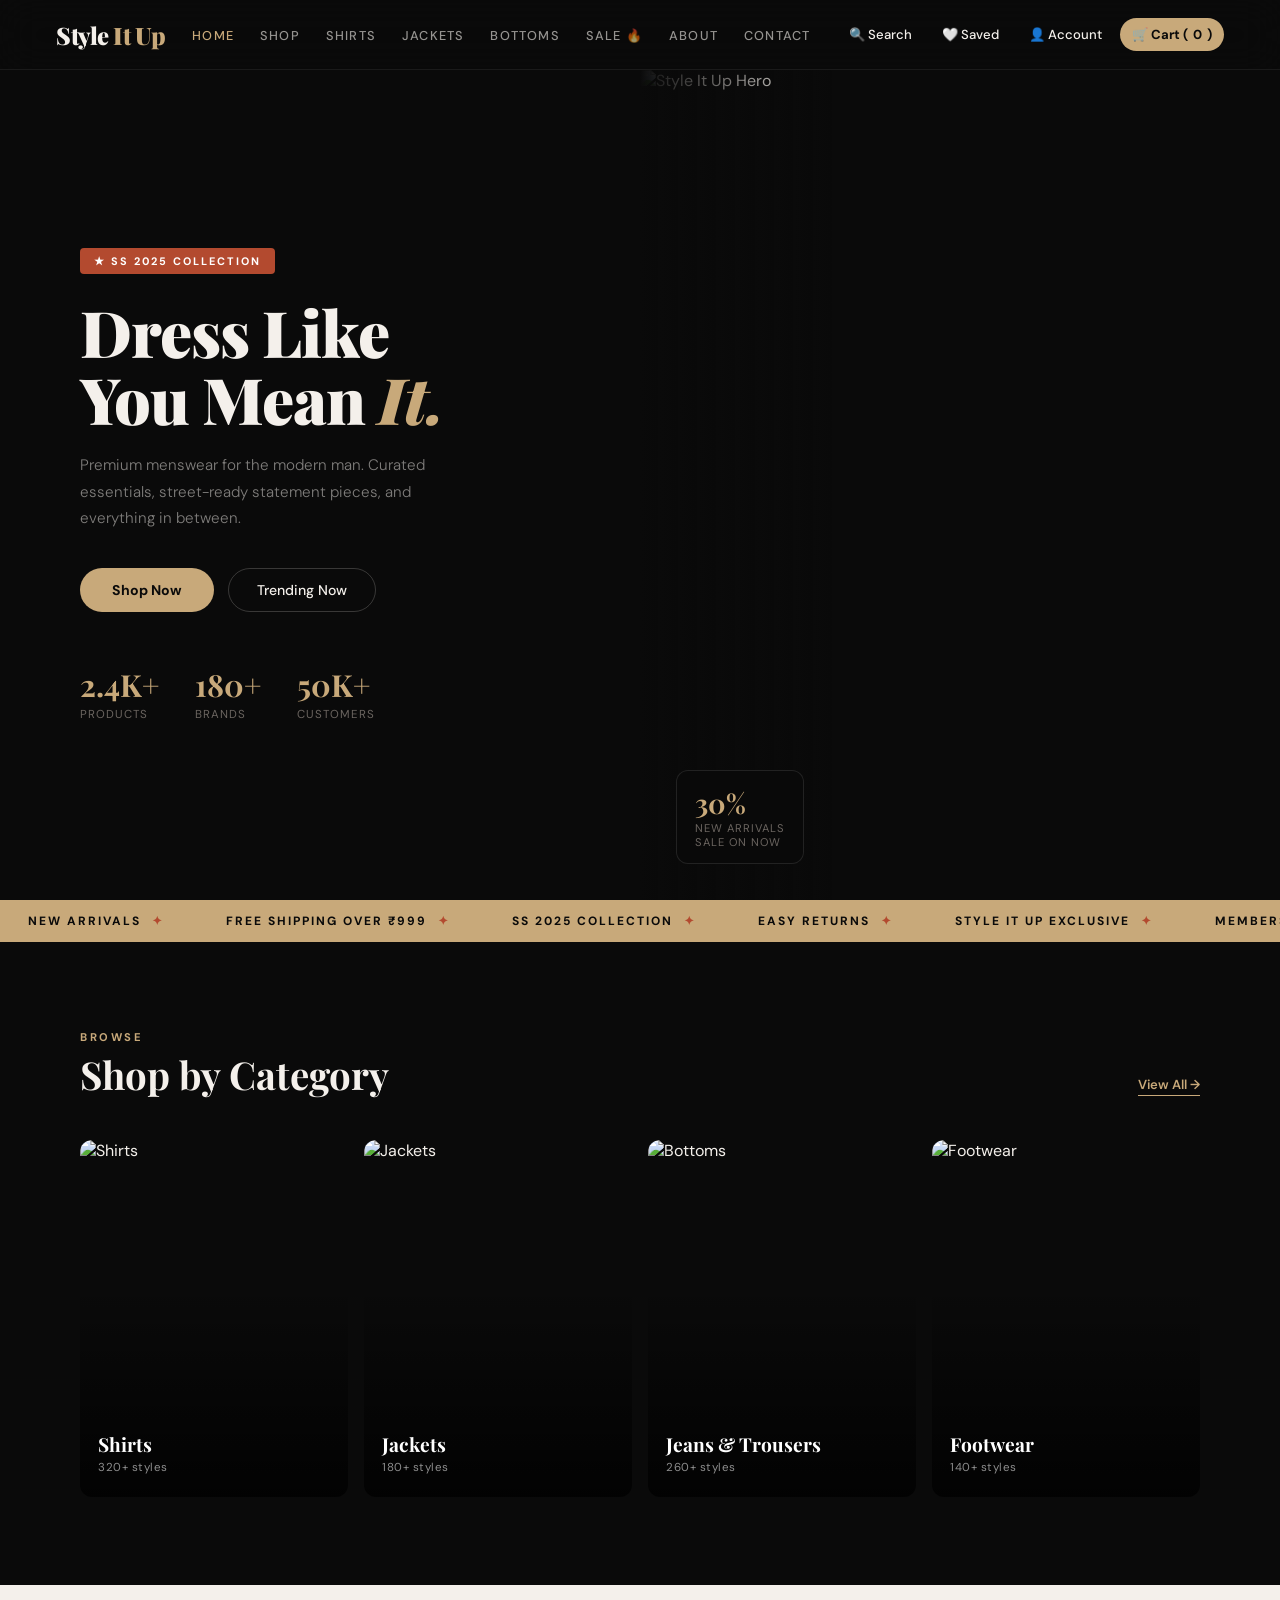
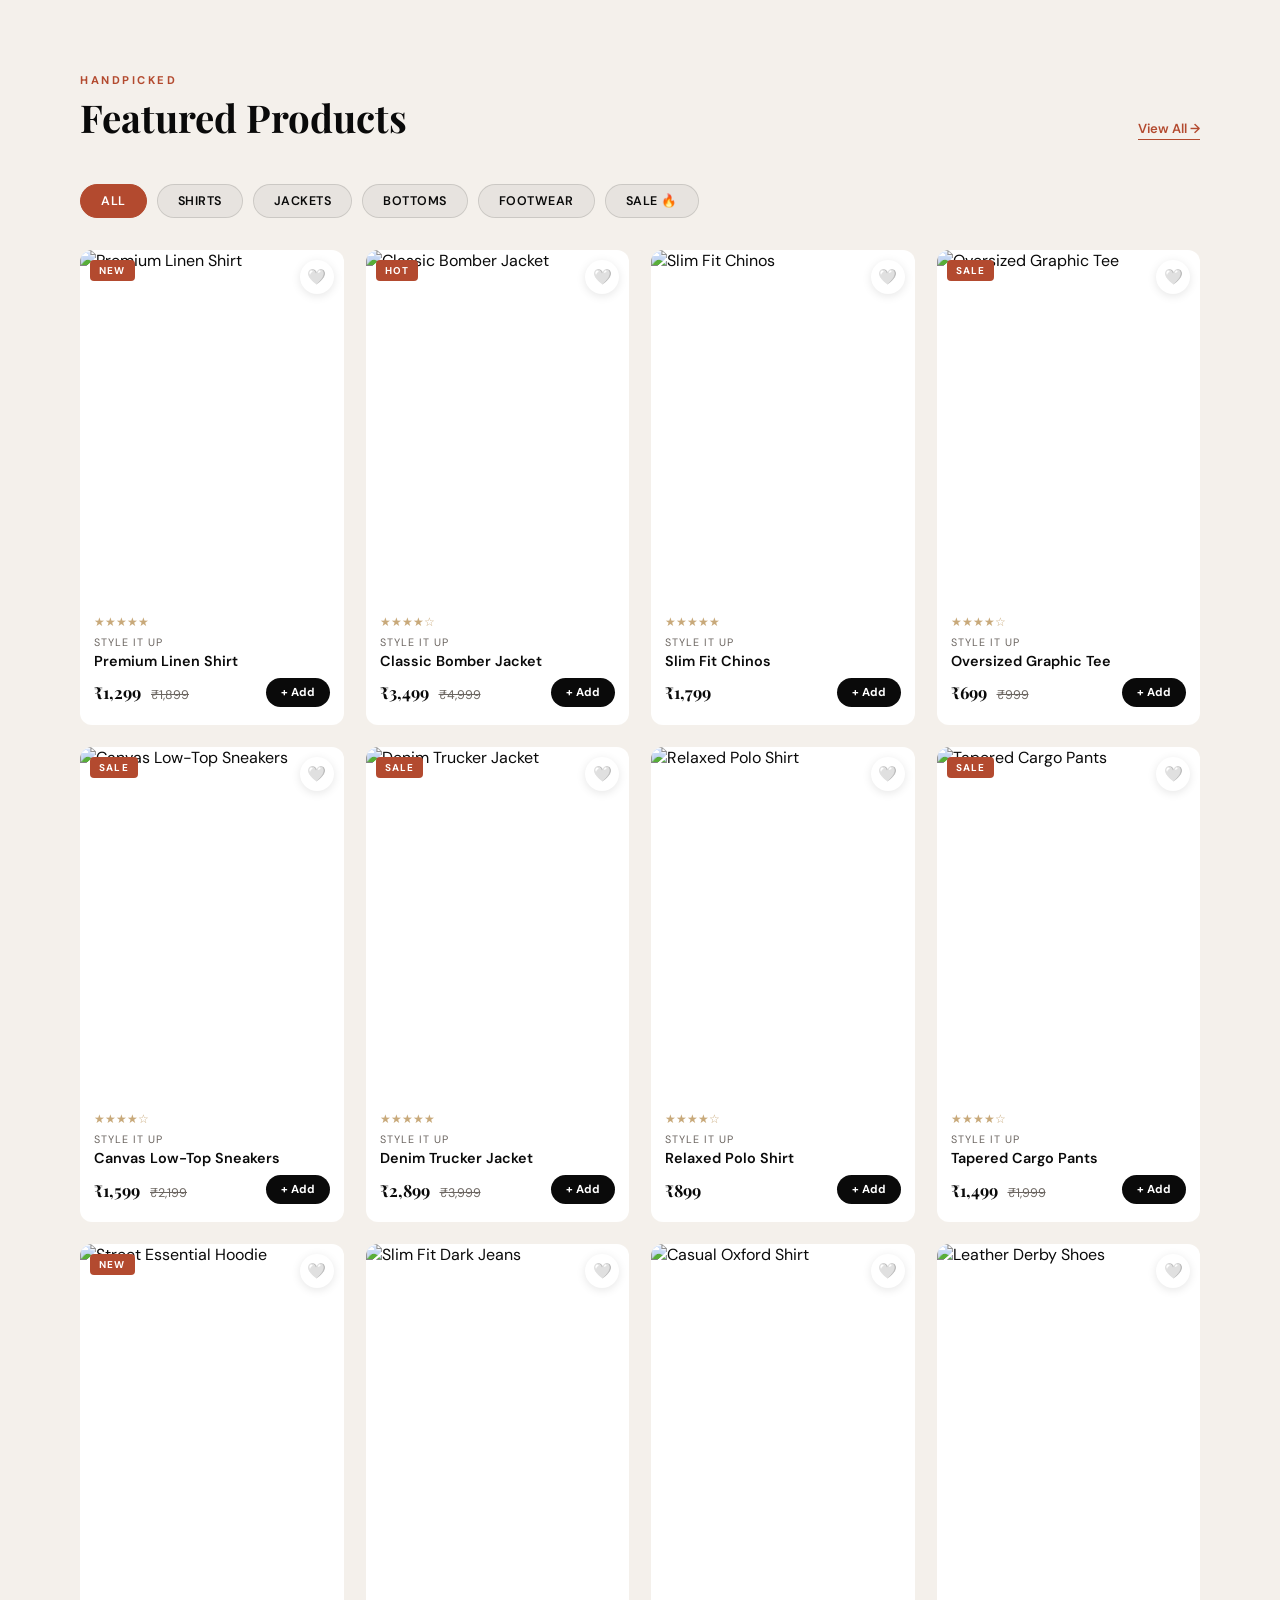
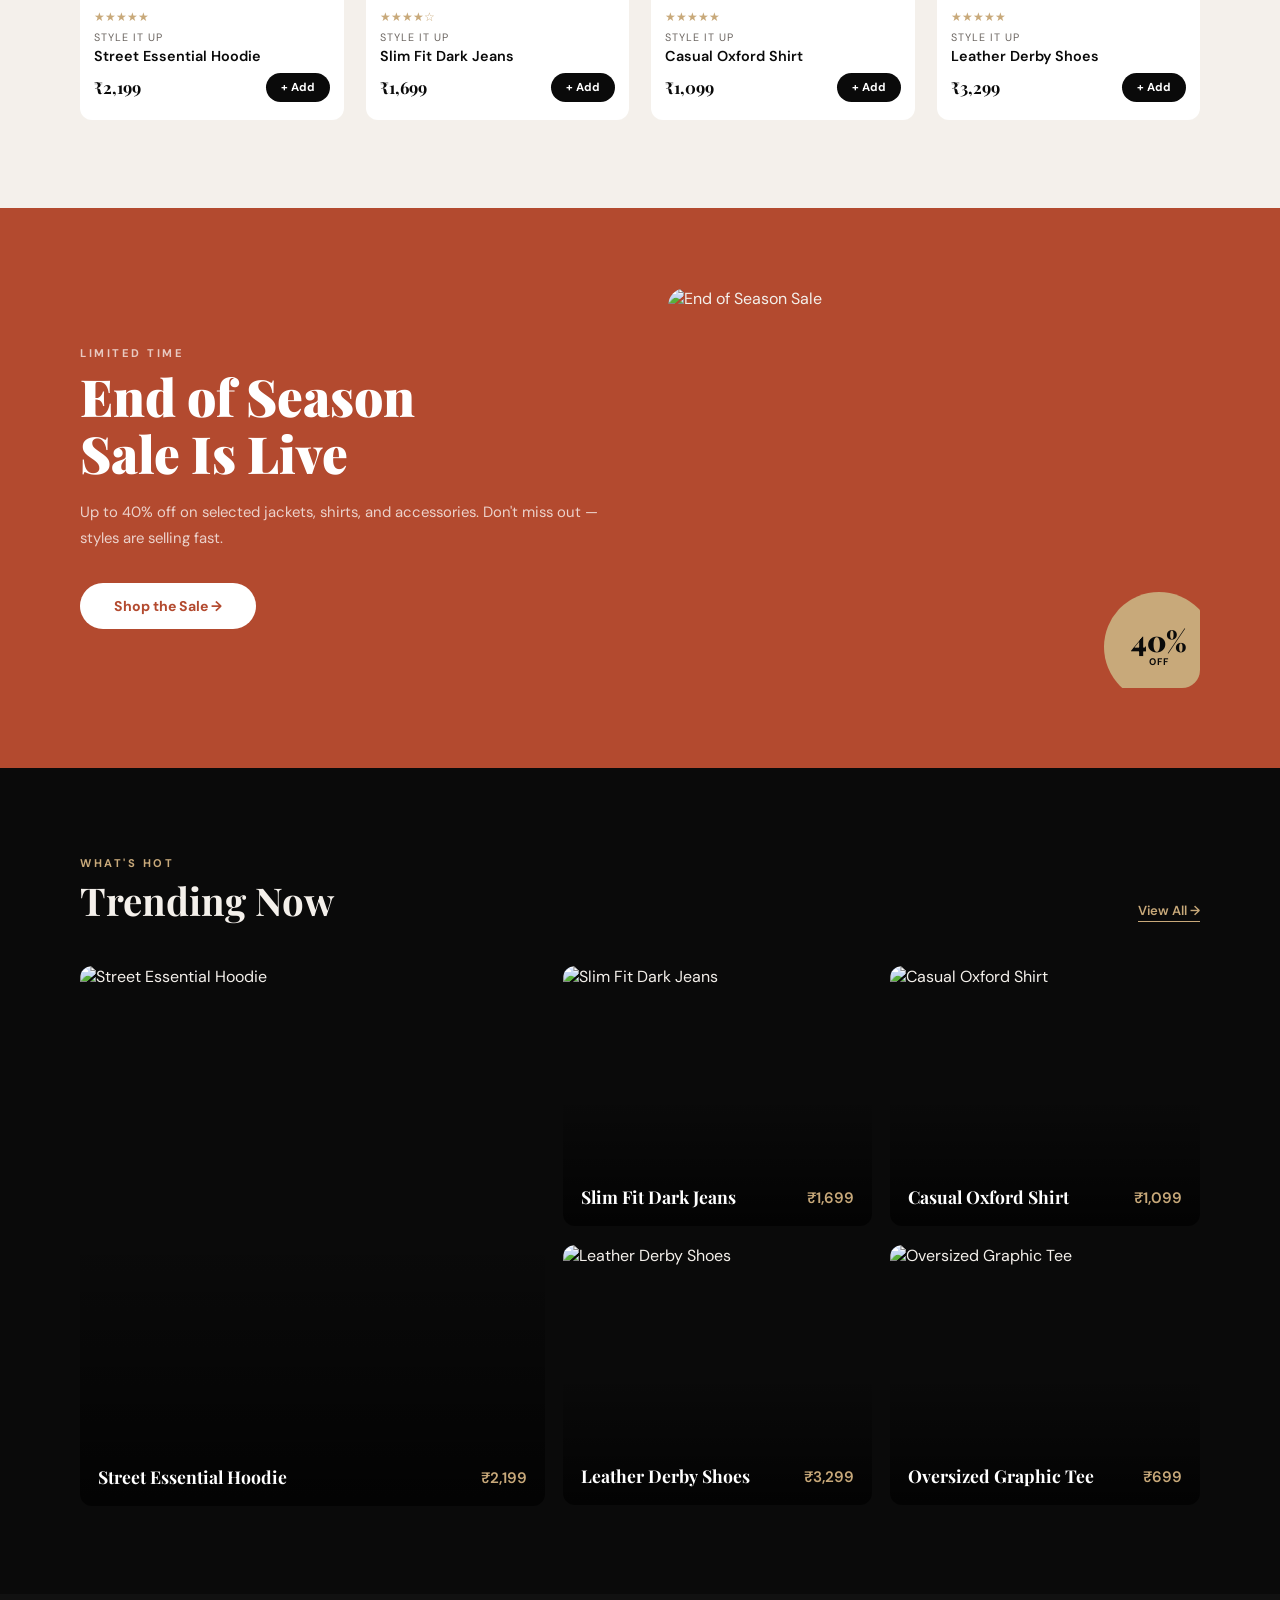
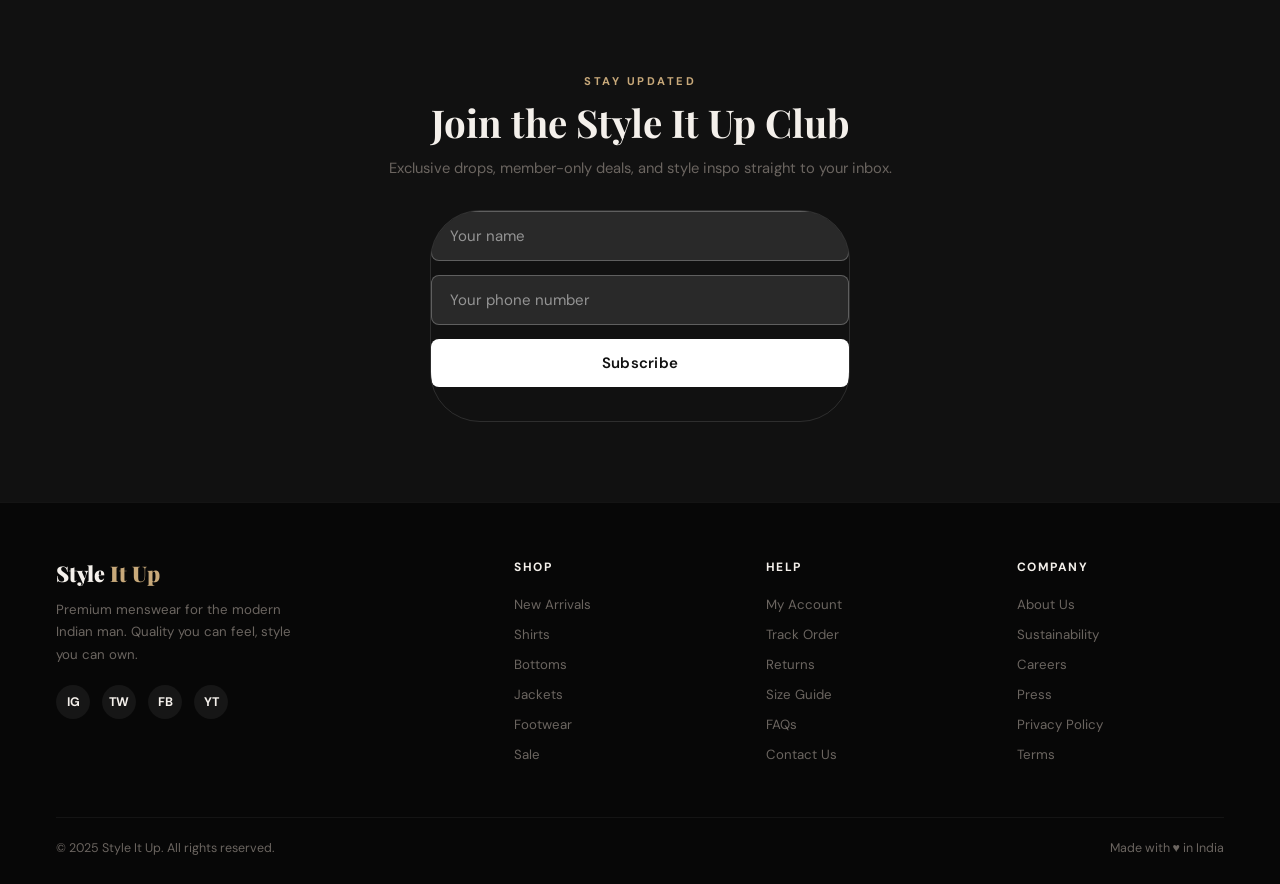
==== commit efe6b568: "Update index.html" ====
--- a/index.html
+++ b/index.html
@@ -14,35 +14,80 @@
   window.dataLayer = window.dataLayer || [];
   function gtag(){dataLayer.push(arguments);}
   gtag('js', new Date());
-
   gtag('config', 'G-WWEGL6GJ3Q');
 </script>
   <meta charset="UTF-8"/>
   <meta name="viewport" content="width=device-width, initial-scale=1.0"/>
   <title>Style It Up — Premium Men's Clothing</title>
 
-  <!-- Google Fonts -->
   <link href="https://fonts.googleapis.com/css2?family=Playfair+Display:ital,wght@0,700;0,900;1,700&family=DM+Sans:wght@300;400;500;600&display=swap" rel="stylesheet"/>
-
-  <!-- Shared styles (nav, footer, buttons, product cards, toasts) -->
   <link rel="stylesheet" href="shared.css"/>
-
-  <!-- Homepage-specific styles -->
   <link rel="stylesheet" href="index.css"/>
+
+  <style>
+    .nl-form {
+      display: flex;
+      flex-direction: column;
+      align-items: center;
+      gap: 14px;
+      max-width: 420px;
+      margin: 0 auto;
+    }
+    .nl-form input {
+      width: 100%;
+      padding: 14px 18px;
+      border-radius: 8px;
+      border: 1px solid rgba(255,255,255,0.25);
+      background: rgba(255,255,255,0.1);
+      color: #fff;
+      font-size: 15px;
+      font-family: 'DM Sans', sans-serif;
+      outline: none;
+      transition: border 0.2s, background 0.2s;
+      box-sizing: border-box;
+    }
+    .nl-form input::placeholder { color: rgba(255,255,255,0.5); }
+    .nl-form input:focus {
+      border-color: rgba(255,255,255,0.6);
+      background: rgba(255,255,255,0.15);
+    }
+    .nl-form button {
+      width: 100%;
+      padding: 14px 18px;
+      border-radius: 8px;
+      border: none;
+      background: #fff;
+      color: #111;
+      font-size: 15px;
+      font-weight: 600;
+      font-family: 'DM Sans', sans-serif;
+      cursor: pointer;
+      transition: opacity 0.2s, transform 0.1s;
+      letter-spacing: 0.3px;
+    }
+    .nl-form button:hover  { opacity: 0.9; }
+    .nl-form button:active { transform: scale(0.98); }
+    .nl-form button:disabled { opacity: 0.6; cursor: not-allowed; }
+    #nl-msg {
+      font-size: 14px;
+      text-align: center;
+      margin: 0;
+      min-height: 20px;
+      font-family: 'DM Sans', sans-serif;
+    }
+    #nl-msg.success { color: #a8f0c6; }
+    #nl-msg.error   { color: #ffaaaa; }
+  </style>
 </head>
 <body>
   <!-- Google Tag Manager (noscript) -->
 <noscript><iframe src="https://www.googletagmanager.com/ns.html?id=GTM-5MQSH7WT"
 height="0" width="0" style="display:none;visibility:hidden"></iframe></noscript>
-<!-- End Google Tag Manager (noscript) -->
-
-<!-- TOAST CONTAINER -->
+
 <div id="toast-container"></div>
 
-<!-- NAVIGATION -->
 <nav>
   <a href="index.html" class="nav-logo">Style <span>It Up</span></a>
-
   <ul class="nav-links">
     <li><a href="index.html" class="active">Home</a></li>
     <li><a href="shop.html">Shop</a></li>
@@ -53,7 +98,6 @@
     <li><a href="about.html">About</a></li>
     <li><a href="contact.html">Contact</a></li>
   </ul>
-
   <div class="nav-right">
     <a href="shop.html" class="nav-icon-btn">🔍 Search</a>
     <a href="wishlist.html" class="nav-icon-btn">
@@ -67,7 +111,6 @@
   </div>
 </nav>
 
-<!-- HERO -->
 <section class="hero">
   <div class="hero-left">
     <span class="hero-tag">★ SS 2025 Collection</span>
@@ -83,21 +126,11 @@
       <a href="#trending" class="btn-ghost">Trending Now</a>
     </div>
     <div class="hero-stats">
-      <div>
-        <div class="stat-val">2.4K+</div>
-        <div class="stat-label">Products</div>
-      </div>
-      <div>
-        <div class="stat-val">180+</div>
-        <div class="stat-label">Brands</div>
-      </div>
-      <div>
-        <div class="stat-val">50K+</div>
-        <div class="stat-label">Customers</div>
-      </div>
-    </div>
-  </div>
-
+      <div><div class="stat-val">2.4K+</div><div class="stat-label">Products</div></div>
+      <div><div class="stat-val">180+</div><div class="stat-label">Brands</div></div>
+      <div><div class="stat-val">50K+</div><div class="stat-label">Customers</div></div>
+    </div>
+  </div>
   <div class="hero-right">
     <img
       src="https://images.pexels.com/photos/1043474/pexels-photo-1043474.jpeg?auto=compress&cs=tinysrgb&w=900"
@@ -111,7 +144,6 @@
   </div>
 </section>
 
-<!-- MARQUEE STRIP -->
 <div class="marquee-wrap">
   <div class="marquee-inner">
     <span class="marquee-item">New Arrivals <span class="marquee-dot">✦</span></span>
@@ -129,7 +161,6 @@
   </div>
 </div>
 
-<!-- SHOP BY CATEGORY -->
 <section class="section">
   <div class="section-header">
     <div>
@@ -138,67 +169,30 @@
     </div>
     <a href="shop.html" class="see-all">View All →</a>
   </div>
-
   <div class="cat-grid">
     <div class="cat-card" onclick="location.href='shop.html?cat=shirts'">
-      <img
-        src="https://images.pexels.com/photos/297933/pexels-photo-297933.jpeg?auto=compress&cs=tinysrgb&w=600"
-        alt="Shirts"
-        onerror="this.onerror=null;this.src='https://picsum.photos/seed/catshirt/600/800'"
-        loading="lazy"
-      />
+      <img src="https://images.pexels.com/photos/297933/pexels-photo-297933.jpeg?auto=compress&cs=tinysrgb&w=600" alt="Shirts" onerror="this.onerror=null;this.src='https://picsum.photos/seed/catshirt/600/800'" loading="lazy"/>
       <div class="cat-arrow">↗</div>
-      <div class="cat-info">
-        <div class="cat-name">Shirts</div>
-        <div class="cat-count">320+ styles</div>
-      </div>
-    </div>
-
+      <div class="cat-info"><div class="cat-name">Shirts</div><div class="cat-count">320+ styles</div></div>
+    </div>
     <div class="cat-card" onclick="location.href='shop.html?cat=jackets'">
-      <img
-        src="https://images.pexels.com/photos/1124468/pexels-photo-1124468.jpeg?auto=compress&cs=tinysrgb&w=600"
-        alt="Jackets"
-        onerror="this.onerror=null;this.src='https://picsum.photos/seed/catjacket/600/800'"
-        loading="lazy"
-      />
+      <img src="https://images.pexels.com/photos/1124468/pexels-photo-1124468.jpeg?auto=compress&cs=tinysrgb&w=600" alt="Jackets" onerror="this.onerror=null;this.src='https://picsum.photos/seed/catjacket/600/800'" loading="lazy"/>
       <div class="cat-arrow">↗</div>
-      <div class="cat-info">
-        <div class="cat-name">Jackets</div>
-        <div class="cat-count">180+ styles</div>
-      </div>
-    </div>
-
+      <div class="cat-info"><div class="cat-name">Jackets</div><div class="cat-count">180+ styles</div></div>
+    </div>
     <div class="cat-card" onclick="location.href='shop.html?cat=bottoms'">
-      <img
-        src="https://images.pexels.com/photos/1598507/pexels-photo-1598507.jpeg?auto=compress&cs=tinysrgb&w=600"
-        alt="Bottoms"
-        onerror="this.onerror=null;this.src='https://picsum.photos/seed/catbottom/600/800'"
-        loading="lazy"
-      />
+      <img src="https://images.pexels.com/photos/1598507/pexels-photo-1598507.jpeg?auto=compress&cs=tinysrgb&w=600" alt="Bottoms" onerror="this.onerror=null;this.src='https://picsum.photos/seed/catbottom/600/800'" loading="lazy"/>
       <div class="cat-arrow">↗</div>
-      <div class="cat-info">
-        <div class="cat-name">Jeans &amp; Trousers</div>
-        <div class="cat-count">260+ styles</div>
-      </div>
-    </div>
-
+      <div class="cat-info"><div class="cat-name">Jeans &amp; Trousers</div><div class="cat-count">260+ styles</div></div>
+    </div>
     <div class="cat-card" onclick="location.href='shop.html?cat=footwear'">
-      <img
-        src="https://images.pexels.com/photos/2529148/pexels-photo-2529148.jpeg?auto=compress&cs=tinysrgb&w=600"
-        alt="Footwear"
-        onerror="this.onerror=null;this.src='https://picsum.photos/seed/catfoot/600/800'"
-        loading="lazy"
-      />
+      <img src="https://images.pexels.com/photos/2529148/pexels-photo-2529148.jpeg?auto=compress&cs=tinysrgb&w=600" alt="Footwear" onerror="this.onerror=null;this.src='https://picsum.photos/seed/catfoot/600/800'" loading="lazy"/>
       <div class="cat-arrow">↗</div>
-      <div class="cat-info">
-        <div class="cat-name">Footwear</div>
-        <div class="cat-count">140+ styles</div>
-      </div>
-    </div>
-  </div>
-</section>
-
-<!-- FEATURED PRODUCTS -->
+      <div class="cat-info"><div class="cat-name">Footwear</div><div class="cat-count">140+ styles</div></div>
+    </div>
+  </div>
+</section>
+
 <section class="section products-section" id="featured">
   <div class="section-header">
     <div>
@@ -207,7 +201,6 @@
     </div>
     <a href="shop.html" class="see-all">View All →</a>
   </div>
-
   <div class="filter-bar">
     <button class="filter-btn active" onclick="filterProducts('all', this)">All</button>
     <button class="filter-btn" onclick="filterProducts('shirts', this)">Shirts</button>
@@ -216,11 +209,9 @@
     <button class="filter-btn" onclick="filterProducts('footwear', this)">Footwear</button>
     <button class="filter-btn" onclick="filterProducts('sale', this)">Sale 🔥</button>
   </div>
-
   <div class="products-grid" id="products-grid"></div>
 </section>
 
-<!-- PROMO BANNER -->
 <div class="promo-banner">
   <div class="promo-left">
     <div class="section-label">Limited Time</div>
@@ -245,7 +236,6 @@
   </div>
 </div>
 
-<!-- TRENDING NOW -->
 <section class="section" id="trending">
   <div class="section-header">
     <div>
@@ -254,11 +244,10 @@
     </div>
     <a href="shop.html" class="see-all">View All →</a>
   </div>
-
   <div class="trending-grid" id="trending-grid"></div>
 </section>
 
-<!-- NEWSLETTER -->
+<!-- NEWSLETTER — updated with name + phone fields -->
 <section class="newsletter">
   <div class="section-label">Stay Updated</div>
   <h2 class="newsletter-title">Join the Style It Up Club</h2>
@@ -266,28 +255,23 @@
     Exclusive drops, member-only deals, and style inspo straight to your inbox.
   </p>
   <div class="nl-form">
-    <input type="text" id="nl-name" placeholder="Your name" />
-    <input type="tel" id="nl-phone" placeholder="Your phone number" />
-    <button onclick="subscribeNewsletter()">Subscribe</button>
-  </div>
-</section>
-
-<!-- FOOTER -->
+    <input type="text" id="nl-name" placeholder="Your name" autocomplete="name"/>
+    <input type="tel" id="nl-phone" placeholder="Your phone number" autocomplete="tel"/>
+    <button id="nl-btn" onclick="subscribeNewsletter()">Subscribe</button>
+    <p id="nl-msg"></p>
+  </div>
+</section>
+
 <footer>
   <div class="footer-inner">
     <div class="footer-grid">
-
       <div class="footer-brand">
         <a href="index.html" class="footer-logo">Style <span>It Up</span></a>
         <p>Premium menswear for the modern Indian man. Quality you can feel, style you can own.</p>
         <div class="social-links">
-          <a href="#">IG</a>
-          <a href="#">TW</a>
-          <a href="#">FB</a>
-          <a href="#">YT</a>
+          <a href="#">IG</a><a href="#">TW</a><a href="#">FB</a><a href="#">YT</a>
         </div>
       </div>
-
       <div class="footer-col">
         <h4>Shop</h4>
         <ul>
@@ -299,7 +283,6 @@
           <li><a href="shop.html?cat=sale">Sale</a></li>
         </ul>
       </div>
-
       <div class="footer-col">
         <h4>Help</h4>
         <ul>
@@ -311,7 +294,6 @@
           <li><a href="contact.html">Contact Us</a></li>
         </ul>
       </div>
-
       <div class="footer-col">
         <h4>Company</h4>
         <ul>
@@ -323,9 +305,7 @@
           <li><a href="#">Terms</a></li>
         </ul>
       </div>
-
-    </div>
-
+    </div>
     <div class="footer-bottom">
       <span>© 2025 Style It Up. All rights reserved.</span>
       <span>Made with ♥ in India</span>
@@ -333,12 +313,46 @@
   </div>
 </footer>
 
-<!-- Back to Top -->
 <button id="back-top" onclick="window.scrollTo({top:0,behavior:'smooth'})">↑</button>
 
-<!-- Scripts — shared first, then page-specific -->
 <script src="shared.js"></script>
 <script src="index.js"></script>
 
+<script>
+  function subscribeNewsletter() {
+    const name  = document.getElementById('nl-name').value.trim();
+    const phone = document.getElementById('nl-phone').value.trim();
+    const msg   = document.getElementById('nl-msg');
+    const btn   = document.getElementById('nl-btn');
+
+    msg.className = '';
+    msg.textContent = '';
+
+    if (!name) {
+      msg.className = 'error';
+      msg.textContent = 'Please enter your name.';
+      return;
+    }
+    if (!phone) {
+      msg.className = 'error';
+      msg.textContent = 'Please enter your phone number.';
+      return;
+    }
+    if (!/^[0-9\s\+\-]{7,15}$/.test(phone)) {
+      msg.className = 'error';
+      msg.textContent = 'Please enter a valid phone number.';
+      return;
+    }
+
+    btn.disabled = true;
+    btn.textContent = 'Subscribed!';
+    msg.className = 'success';
+    msg.textContent = 'Thanks, ' + name + '! You\'re on the list 🎉';
+
+    document.getElementById('nl-name').value  = '';
+    document.getElementById('nl-phone').value = '';
+  }
+</script>
+
 </body>
 </html>
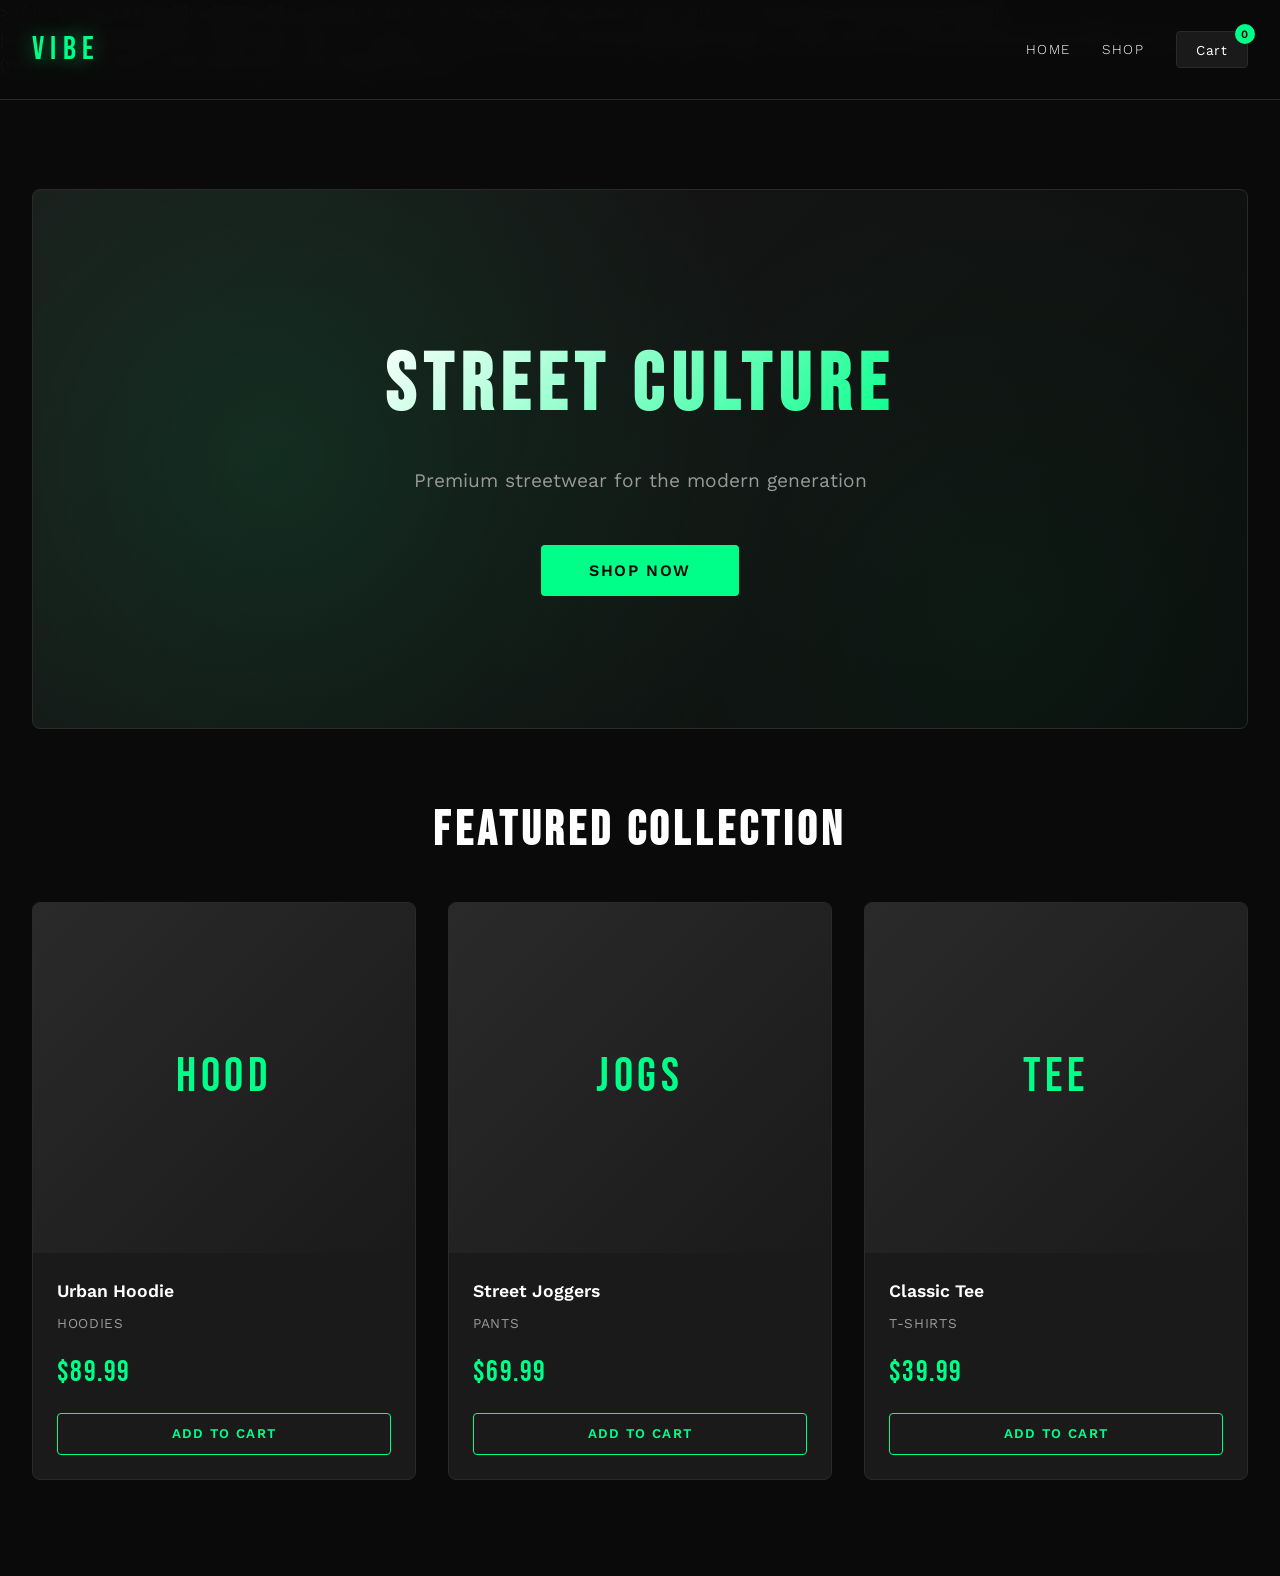
==== commit 92fa10e0: "Update index.html" ====
--- a/index.html
+++ b/index.html
@@ -1,358 +1,1270 @@
 <!DOCTYPE html>
 <html lang="en">
 <head>
-  <!-- Google Tag Manager -->
-<script>(function(w,d,s,l,i){w[l]=w[l]||[];w[l].push({'gtm.start':
-new Date().getTime(),event:'gtm.js'});var f=d.getElementsByTagName(s)[0],
-j=d.createElement(s),dl=l!='dataLayer'?'&l='+l:'';j.async=true;j.src=
-'https://www.googletagmanager.com/gtm.js?id='+i+dl;f.parentNode.insertBefore(j,f);
-})(window,document,'script','dataLayer','GTM-5MQSH7WT');</script>
-<!-- End Google Tag Manager -->
-  <!-- Google tag (gtag.js) -->
-<script async src="https://www.googletagmanager.com/gtag/js?id=G-WWEGL6GJ3Q"></script>
-<script>
-  window.dataLayer = window.dataLayer || [];
-  function gtag(){dataLayer.push(arguments);}
-  gtag('js', new Date());
-  gtag('config', 'G-WWEGL6GJ3Q');
-</script>
-  <meta charset="UTF-8"/>
-  <meta name="viewport" content="width=device-width, initial-scale=1.0"/>
-  <title>Style It Up — Premium Men's Clothing</title>
-
-  <link href="https://fonts.googleapis.com/css2?family=Playfair+Display:ital,wght@0,700;0,900;1,700&family=DM+Sans:wght@300;400;500;600&display=swap" rel="stylesheet"/>
-  <link rel="stylesheet" href="shared.css"/>
-  <link rel="stylesheet" href="index.css"/>
-
-  <style>
-    .nl-form {
-      display: flex;
-      flex-direction: column;
-      align-items: center;
-      gap: 14px;
-      max-width: 420px;
-      margin: 0 auto;
-    }
-    .nl-form input {
-      width: 100%;
-      padding: 14px 18px;
-      border-radius: 8px;
-      border: 1px solid rgba(255,255,255,0.25);
-      background: rgba(255,255,255,0.1);
-      color: #fff;
-      font-size: 15px;
-      font-family: 'DM Sans', sans-serif;
-      outline: none;
-      transition: border 0.2s, background 0.2s;
-      box-sizing: border-box;
-    }
-    .nl-form input::placeholder { color: rgba(255,255,255,0.5); }
-    .nl-form input:focus {
-      border-color: rgba(255,255,255,0.6);
-      background: rgba(255,255,255,0.15);
-    }
-    .nl-form button {
-      width: 100%;
-      padding: 14px 18px;
-      border-radius: 8px;
-      border: none;
-      background: #fff;
-      color: #111;
-      font-size: 15px;
-      font-weight: 600;
-      font-family: 'DM Sans', sans-serif;
-      cursor: pointer;
-      transition: opacity 0.2s, transform 0.1s;
-      letter-spacing: 0.3px;
-    }
-    .nl-form button:hover  { opacity: 0.9; }
-    .nl-form button:active { transform: scale(0.98); }
-    .nl-form button:disabled { opacity: 0.6; cursor: not-allowed; }
-    #nl-msg {
-      font-size: 14px;
-      text-align: center;
-      margin: 0;
-      min-height: 20px;
-      font-family: 'DM Sans', sans-serif;
-    }
-    #nl-msg.success { color: #a8f0c6; }
-    #nl-msg.error   { color: #ffaaaa; }
-  </style>
+    
+    <!-- Google tag (gtag.js) -->
+
+
+    <meta charset="UTF-8">
+    <meta name="viewport" content="width=device-width, initial-scale=1.0">
+    <title>VIBE - Modern Streetwear</title>
+    
+    <!-- Google Analytics 4 & Data Layer -->
+    <script>
+        // Initialize Data Layer before GA4
+        window.dataLayer = window.dataLayer || [];
+        function gtag(){dataLayer.push(arguments);}
+        
+        // IMPORTANT: Replace 'G-XXXXXXXXXX' with your actual GA4 Measurement ID
+         gtag('js', new Date());
+         gtag('config', 'G-WWEGL6GJ3Q');
+    </script>
+    <! 
+    Uncomment this section and add your GA4 Measurement ID:
+    <script async src="https://www.googletagmanager.com/gtag/js?id=G-WWEGL6GJ3Q"></script>
+    >
+    
+    <!-- Alternative: Google Tag Manager (Recommended) -->
+    <!
+    Replace 'GTM-XXXXXX' with your GTM Container ID:
+    <script>(function(w,d,s,l,i){w[l]=w[l]||[];w[l].push({'gtm.start':
+    new Date().getTime(),event:'gtm.js'});var f=d.getElementsByTagName(s)[0],
+    j=d.createElement(s),dl=l!='dataLayer'?'&l='+l:'';j.async=true;j.src=
+    'https://www.googletagmanager.com/gtm.js?id='+i+dl;f.parentNode.insertBefore(j,f);
+    })(window,document,'script','dataLayer','GTM-5MQSH7WT');</script>
+    >
+    
+    <link rel="preconnect" href="https://fonts.googleapis.com">
+    <link rel="preconnect" href="https://fonts.gstatic.com" crossorigin>
+    <link href="https://fonts.googleapis.com/css2?family=Bebas+Neue&family=Work+Sans:wght@300;400;600&display=swap" rel="stylesheet">
+    <style>
+        :root {
+            --bg: #0a0a0a;
+            --surface: #1a1a1a;
+            --border: #2a2a2a;
+            --text: #ffffff;
+            --text-dim: #999999;
+            --accent: #00ff88;
+            --accent-dim: #00cc6a;
+            --warning: #ff3366;
+        }
+
+        * {
+            margin: 0;
+            padding: 0;
+            box-sizing: border-box;
+        }
+
+        body {
+            font-family: 'Work Sans', sans-serif;
+            background: var(--bg);
+            color: var(--text);
+            line-height: 1.6;
+            overflow-x: hidden;
+        }
+
+        /* Header */
+        header {
+            position: fixed;
+            top: 0;
+            width: 100%;
+            background: rgba(10, 10, 10, 0.95);
+            backdrop-filter: blur(10px);
+            border-bottom: 1px solid var(--border);
+            z-index: 1000;
+            animation: slideDown 0.5s ease-out;
+        }
+
+        @keyframes slideDown {
+            from { transform: translateY(-100%); }
+            to { transform: translateY(0); }
+        }
+
+        nav {
+            max-width: 1400px;
+            margin: 0 auto;
+            padding: 1.5rem 2rem;
+            display: flex;
+            justify-content: space-between;
+            align-items: center;
+        }
+
+        .logo {
+            font-family: 'Bebas Neue', sans-serif;
+            font-size: 2rem;
+            letter-spacing: 0.2em;
+            color: var(--accent);
+            text-decoration: none;
+            text-shadow: 0 0 20px rgba(0, 255, 136, 0.5);
+        }
+
+        .nav-links {
+            display: flex;
+            gap: 2rem;
+            align-items: center;
+        }
+
+        .nav-links a {
+            color: var(--text);
+            text-decoration: none;
+            font-weight: 300;
+            text-transform: uppercase;
+            font-size: 0.85rem;
+            letter-spacing: 0.1em;
+            transition: all 0.3s;
+            position: relative;
+        }
+
+        .nav-links a::after {
+            content: '';
+            position: absolute;
+            bottom: -5px;
+            left: 0;
+            width: 0;
+            height: 1px;
+            background: var(--accent);
+            transition: width 0.3s;
+        }
+
+        .nav-links a:hover::after {
+            width: 100%;
+        }
+
+        .cart-btn {
+            background: var(--surface);
+            border: 1px solid var(--border);
+            color: var(--text);
+            padding: 0.6rem 1.2rem;
+            border-radius: 4px;
+            cursor: pointer;
+            font-family: 'Work Sans', sans-serif;
+            font-size: 0.85rem;
+            letter-spacing: 0.05em;
+            transition: all 0.3s;
+            position: relative;
+        }
+
+        .cart-btn:hover {
+            border-color: var(--accent);
+            box-shadow: 0 0 20px rgba(0, 255, 136, 0.2);
+        }
+
+        .cart-count {
+            position: absolute;
+            top: -8px;
+            right: -8px;
+            background: var(--accent);
+            color: var(--bg);
+            width: 20px;
+            height: 20px;
+            border-radius: 50%;
+            display: flex;
+            align-items: center;
+            justify-content: center;
+            font-size: 0.7rem;
+            font-weight: 600;
+        }
+
+        /* Main Content */
+        main {
+            margin-top: 80px;
+            padding: 2rem;
+        }
+
+        .container {
+            max-width: 1400px;
+            margin: 0 auto;
+        }
+
+        /* Hero Section */
+        .hero {
+            height: 60vh;
+            background: linear-gradient(135deg, #1a1a1a 0%, #0a0a0a 100%);
+            border: 1px solid var(--border);
+            border-radius: 8px;
+            display: flex;
+            align-items: center;
+            justify-content: center;
+            flex-direction: column;
+            text-align: center;
+            position: relative;
+            overflow: hidden;
+            margin-bottom: 4rem;
+        }
+
+        .hero::before {
+            content: '';
+            position: absolute;
+            top: 0;
+            left: 0;
+            right: 0;
+            bottom: 0;
+            background: 
+                radial-gradient(circle at 20% 50%, rgba(0, 255, 136, 0.1) 0%, transparent 50%),
+                radial-gradient(circle at 80% 80%, rgba(0, 255, 136, 0.05) 0%, transparent 50%);
+            animation: pulse 8s ease-in-out infinite;
+        }
+
+        @keyframes pulse {
+            0%, 100% { opacity: 0.5; }
+            50% { opacity: 1; }
+        }
+
+        .hero-content {
+            position: relative;
+            z-index: 1;
+        }
+
+        .hero h1 {
+            font-family: 'Bebas Neue', sans-serif;
+            font-size: 5rem;
+            letter-spacing: 0.1em;
+            margin-bottom: 1rem;
+            background: linear-gradient(135deg, var(--text) 0%, var(--accent) 100%);
+            -webkit-background-clip: text;
+            -webkit-text-fill-color: transparent;
+            animation: fadeInUp 0.8s ease-out;
+        }
+
+        @keyframes fadeInUp {
+            from {
+                opacity: 0;
+                transform: translateY(30px);
+            }
+            to {
+                opacity: 1;
+                transform: translateY(0);
+            }
+        }
+
+        .hero p {
+            font-size: 1.2rem;
+            color: var(--text-dim);
+            margin-bottom: 2rem;
+            animation: fadeInUp 0.8s ease-out 0.2s backwards;
+        }
+
+        /* Page Title */
+        .page-title {
+            font-family: 'Bebas Neue', sans-serif;
+            font-size: 3rem;
+            letter-spacing: 0.1em;
+            margin-bottom: 2rem;
+            text-align: center;
+        }
+
+        /* Products Grid */
+        .products-grid {
+            display: grid;
+            grid-template-columns: repeat(auto-fill, minmax(300px, 1fr));
+            gap: 2rem;
+            margin-bottom: 4rem;
+        }
+
+        .product-card {
+            background: var(--surface);
+            border: 1px solid var(--border);
+            border-radius: 8px;
+            overflow: hidden;
+            transition: all 0.4s;
+            animation: fadeInUp 0.6s ease-out backwards;
+        }
+
+        .product-card:nth-child(1) { animation-delay: 0.1s; }
+        .product-card:nth-child(2) { animation-delay: 0.2s; }
+        .product-card:nth-child(3) { animation-delay: 0.3s; }
+        .product-card:nth-child(4) { animation-delay: 0.4s; }
+        .product-card:nth-child(5) { animation-delay: 0.5s; }
+        .product-card:nth-child(6) { animation-delay: 0.6s; }
+
+        .product-card:hover {
+            transform: translateY(-8px);
+            border-color: var(--accent);
+            box-shadow: 0 10px 40px rgba(0, 255, 136, 0.2);
+        }
+
+        .product-image {
+            width: 100%;
+            height: 350px;
+            background: linear-gradient(135deg, #2a2a2a 0%, #1a1a1a 100%);
+            display: flex;
+            align-items: center;
+            justify-content: center;
+            font-family: 'Bebas Neue', sans-serif;
+            font-size: 3rem;
+            color: var(--accent);
+            letter-spacing: 0.1em;
+            position: relative;
+            overflow: hidden;
+        }
+
+        .product-image::before {
+            content: '';
+            position: absolute;
+            top: 0;
+            left: -100%;
+            width: 100%;
+            height: 100%;
+            background: linear-gradient(90deg, transparent, rgba(0, 255, 136, 0.1), transparent);
+            transition: left 0.5s;
+        }
+
+        .product-card:hover .product-image::before {
+            left: 100%;
+        }
+
+        .product-info {
+            padding: 1.5rem;
+        }
+
+        .product-name {
+            font-weight: 600;
+            font-size: 1.1rem;
+            margin-bottom: 0.5rem;
+        }
+
+        .product-category {
+            color: var(--text-dim);
+            font-size: 0.85rem;
+            text-transform: uppercase;
+            letter-spacing: 0.05em;
+            margin-bottom: 1rem;
+        }
+
+        .product-price {
+            font-family: 'Bebas Neue', sans-serif;
+            font-size: 1.8rem;
+            color: var(--accent);
+            margin-bottom: 1rem;
+            letter-spacing: 0.05em;
+        }
+
+        .add-to-cart {
+            width: 100%;
+            padding: 0.8rem;
+            background: transparent;
+            border: 1px solid var(--accent);
+            color: var(--accent);
+            font-family: 'Work Sans', sans-serif;
+            font-weight: 600;
+            text-transform: uppercase;
+            letter-spacing: 0.1em;
+            cursor: pointer;
+            transition: all 0.3s;
+            border-radius: 4px;
+        }
+
+        .add-to-cart:hover {
+            background: var(--accent);
+            color: var(--bg);
+            box-shadow: 0 0 20px rgba(0, 255, 136, 0.4);
+        }
+
+        /* Cart Page */
+        .cart-container {
+            max-width: 900px;
+            margin: 0 auto;
+        }
+
+        .cart-items {
+            background: var(--surface);
+            border: 1px solid var(--border);
+            border-radius: 8px;
+            padding: 2rem;
+            margin-bottom: 2rem;
+        }
+
+        .cart-item {
+            display: flex;
+            gap: 2rem;
+            padding: 1.5rem 0;
+            border-bottom: 1px solid var(--border);
+        }
+
+        .cart-item:last-child {
+            border-bottom: none;
+        }
+
+        .cart-item-image {
+            width: 100px;
+            height: 100px;
+            background: linear-gradient(135deg, #2a2a2a 0%, #1a1a1a 100%);
+            border-radius: 4px;
+            display: flex;
+            align-items: center;
+            justify-content: center;
+            font-size: 1.5rem;
+            color: var(--accent);
+            flex-shrink: 0;
+        }
+
+        .cart-item-details {
+            flex: 1;
+        }
+
+        .cart-item-name {
+            font-weight: 600;
+            font-size: 1.1rem;
+            margin-bottom: 0.5rem;
+        }
+
+        .cart-item-category {
+            color: var(--text-dim);
+            font-size: 0.85rem;
+            margin-bottom: 1rem;
+        }
+
+        .cart-item-controls {
+            display: flex;
+            align-items: center;
+            gap: 1rem;
+        }
+
+        .quantity-control {
+            display: flex;
+            align-items: center;
+            gap: 0.5rem;
+            background: var(--bg);
+            border: 1px solid var(--border);
+            border-radius: 4px;
+            padding: 0.3rem;
+        }
+
+        .quantity-btn {
+            background: transparent;
+            border: none;
+            color: var(--text);
+            width: 30px;
+            height: 30px;
+            cursor: pointer;
+            transition: all 0.3s;
+            border-radius: 4px;
+        }
+
+        .quantity-btn:hover {
+            background: var(--surface);
+            color: var(--accent);
+        }
+
+        .quantity {
+            width: 40px;
+            text-align: center;
+            font-weight: 600;
+        }
+
+        .remove-btn {
+            background: transparent;
+            border: 1px solid var(--warning);
+            color: var(--warning);
+            padding: 0.5rem 1rem;
+            border-radius: 4px;
+            cursor: pointer;
+            font-size: 0.85rem;
+            transition: all 0.3s;
+        }
+
+        .remove-btn:hover {
+            background: var(--warning);
+            color: var(--text);
+        }
+
+        .cart-item-price {
+            font-family: 'Bebas Neue', sans-serif;
+            font-size: 1.5rem;
+            color: var(--accent);
+            text-align: right;
+        }
+
+        .cart-summary {
+            background: var(--surface);
+            border: 1px solid var(--border);
+            border-radius: 8px;
+            padding: 2rem;
+        }
+
+        .summary-row {
+            display: flex;
+            justify-content: space-between;
+            margin-bottom: 1rem;
+            font-size: 1rem;
+        }
+
+        .summary-row.total {
+            font-family: 'Bebas Neue', sans-serif;
+            font-size: 2rem;
+            color: var(--accent);
+            padding-top: 1rem;
+            border-top: 1px solid var(--border);
+            margin-top: 1rem;
+        }
+
+        .checkout-btn {
+            width: 100%;
+            padding: 1rem;
+            background: var(--accent);
+            border: none;
+            color: var(--bg);
+            font-family: 'Work Sans', sans-serif;
+            font-weight: 600;
+            text-transform: uppercase;
+            letter-spacing: 0.1em;
+            cursor: pointer;
+            transition: all 0.3s;
+            border-radius: 4px;
+            font-size: 1rem;
+            margin-top: 1rem;
+        }
+
+        .checkout-btn:hover {
+            background: var(--accent-dim);
+            box-shadow: 0 0 30px rgba(0, 255, 136, 0.5);
+        }
+
+        /* Checkout Form */
+        .checkout-form {
+            background: var(--surface);
+            border: 1px solid var(--border);
+            border-radius: 8px;
+            padding: 2rem;
+            margin-bottom: 2rem;
+        }
+
+        .form-section {
+            margin-bottom: 2rem;
+        }
+
+        .form-section h3 {
+            font-family: 'Bebas Neue', sans-serif;
+            font-size: 1.5rem;
+            letter-spacing: 0.05em;
+            margin-bottom: 1rem;
+            color: var(--accent);
+        }
+
+        .form-group {
+            margin-bottom: 1.5rem;
+        }
+
+        .form-group label {
+            display: block;
+            margin-bottom: 0.5rem;
+            color: var(--text-dim);
+            font-size: 0.85rem;
+            text-transform: uppercase;
+            letter-spacing: 0.05em;
+        }
+
+        .form-group input,
+        .form-group select {
+            width: 100%;
+            padding: 0.8rem;
+            background: var(--bg);
+            border: 1px solid var(--border);
+            color: var(--text);
+            border-radius: 4px;
+            font-family: 'Work Sans', sans-serif;
+            font-size: 1rem;
+            transition: all 0.3s;
+        }
+
+        .form-group input:focus,
+        .form-group select:focus {
+            outline: none;
+            border-color: var(--accent);
+            box-shadow: 0 0 10px rgba(0, 255, 136, 0.2);
+        }
+
+        .form-row {
+            display: grid;
+            grid-template-columns: 1fr 1fr;
+            gap: 1rem;
+        }
+
+        .empty-cart {
+            text-align: center;
+            padding: 4rem 2rem;
+        }
+
+        .empty-cart-icon {
+            font-size: 4rem;
+            margin-bottom: 1rem;
+            opacity: 0.3;
+        }
+
+        .empty-cart p {
+            color: var(--text-dim);
+            margin-bottom: 2rem;
+        }
+
+        .continue-shopping {
+            display: inline-block;
+            padding: 0.8rem 2rem;
+            background: transparent;
+            border: 1px solid var(--accent);
+            color: var(--accent);
+            text-decoration: none;
+            text-transform: uppercase;
+            letter-spacing: 0.1em;
+            font-weight: 600;
+            border-radius: 4px;
+            transition: all 0.3s;
+        }
+
+        .continue-shopping:hover {
+            background: var(--accent);
+            color: var(--bg);
+        }
+
+        /* Success Page */
+        .success-container {
+            max-width: 600px;
+            margin: 4rem auto;
+            text-align: center;
+        }
+
+        .success-icon {
+            width: 100px;
+            height: 100px;
+            background: var(--accent);
+            border-radius: 50%;
+            display: flex;
+            align-items: center;
+            justify-content: center;
+            margin: 0 auto 2rem;
+            font-size: 3rem;
+            animation: scaleIn 0.5s ease-out;
+        }
+
+        @keyframes scaleIn {
+            from {
+                transform: scale(0);
+                opacity: 0;
+            }
+            to {
+                transform: scale(1);
+                opacity: 1;
+            }
+        }
+
+        .success-container h1 {
+            font-family: 'Bebas Neue', sans-serif;
+            font-size: 3rem;
+            letter-spacing: 0.1em;
+            margin-bottom: 1rem;
+            color: var(--accent);
+        }
+
+        .success-container p {
+            color: var(--text-dim);
+            margin-bottom: 2rem;
+            line-height: 1.8;
+        }
+
+        .order-number {
+            background: var(--surface);
+            border: 1px solid var(--border);
+            border-radius: 8px;
+            padding: 1.5rem;
+            margin: 2rem 0;
+        }
+
+        .order-number strong {
+            color: var(--accent);
+            font-size: 1.2rem;
+        }
+
+        /* Page Visibility */
+        .page {
+            display: none;
+        }
+
+        .page.active {
+            display: block;
+        }
+
+        /* Responsive */
+        @media (max-width: 768px) {
+            .hero h1 {
+                font-size: 3rem;
+            }
+
+            .products-grid {
+                grid-template-columns: 1fr;
+            }
+
+            .cart-item {
+                flex-direction: column;
+            }
+
+            .form-row {
+                grid-template-columns: 1fr;
+            }
+
+            .nav-links {
+                gap: 1rem;
+            }
+
+            .nav-links a {
+                font-size: 0.75rem;
+            }
+        }
+    </style>
 </head>
 <body>
-  <!-- Google Tag Manager (noscript) -->
-<noscript><iframe src="https://www.googletagmanager.com/ns.html?id=GTM-5MQSH7WT"
-height="0" width="0" style="display:none;visibility:hidden"></iframe></noscript>
-
-<div id="toast-container"></div>
-
-<nav>
-  <a href="index.html" class="nav-logo">Style <span>It Up</span></a>
-  <ul class="nav-links">
-    <li><a href="index.html" class="active">Home</a></li>
-    <li><a href="shop.html">Shop</a></li>
-    <li><a href="shop.html?cat=shirts">Shirts</a></li>
-    <li><a href="shop.html?cat=jackets">Jackets</a></li>
-    <li><a href="shop.html?cat=bottoms">Bottoms</a></li>
-    <li><a href="shop.html?cat=sale">Sale 🔥</a></li>
-    <li><a href="about.html">About</a></li>
-    <li><a href="contact.html">Contact</a></li>
-  </ul>
-  <div class="nav-right">
-    <a href="shop.html" class="nav-icon-btn">🔍 Search</a>
-    <a href="wishlist.html" class="nav-icon-btn">
-      🤍 Saved
-      <span id="nav-wish-count" class="nav-badge" style="display:none">0</span>
-    </a>
-    <a href="account.html" class="nav-icon-btn">👤 Account</a>
-    <a href="cart.html" class="nav-icon-btn btn-cart-nav">
-      🛒 Cart (<span id="nav-cart-count">0</span>)
-    </a>
-  </div>
-</nav>
-
-<section class="hero">
-  <div class="hero-left">
-    <span class="hero-tag">★ SS 2025 Collection</span>
-    <h1 class="hero-title">
-      Dress Like<br/>You Mean <em>It.</em>
-    </h1>
-    <p class="hero-sub">
-      Premium menswear for the modern man. Curated essentials,
-      street-ready statement pieces, and everything in between.
-    </p>
-    <div class="hero-ctas">
-      <a href="shop.html" class="btn-primary">Shop Now</a>
-      <a href="#trending" class="btn-ghost">Trending Now</a>
-    </div>
-    <div class="hero-stats">
-      <div><div class="stat-val">2.4K+</div><div class="stat-label">Products</div></div>
-      <div><div class="stat-val">180+</div><div class="stat-label">Brands</div></div>
-      <div><div class="stat-val">50K+</div><div class="stat-label">Customers</div></div>
-    </div>
-  </div>
-  <div class="hero-right">
-    <img
-      src="https://images.pexels.com/photos/1043474/pexels-photo-1043474.jpeg?auto=compress&cs=tinysrgb&w=900"
-      alt="Style It Up Hero"
-      onerror="this.onerror=null;this.src='https://picsum.photos/seed/herosiu/900/1100'"
-    />
-    <div class="hero-badge">
-      <div class="badge-num">30%</div>
-      <div class="badge-txt">New arrivals<br/>sale on now</div>
-    </div>
-  </div>
-</section>
-
-<div class="marquee-wrap">
-  <div class="marquee-inner">
-    <span class="marquee-item">New Arrivals <span class="marquee-dot">✦</span></span>
-    <span class="marquee-item">Free Shipping Over ₹999 <span class="marquee-dot">✦</span></span>
-    <span class="marquee-item">SS 2025 Collection <span class="marquee-dot">✦</span></span>
-    <span class="marquee-item">Easy Returns <span class="marquee-dot">✦</span></span>
-    <span class="marquee-item">Style It Up Exclusive <span class="marquee-dot">✦</span></span>
-    <span class="marquee-item">Members Get 15% Off <span class="marquee-dot">✦</span></span>
-    <span class="marquee-item">New Arrivals <span class="marquee-dot">✦</span></span>
-    <span class="marquee-item">Free Shipping Over ₹999 <span class="marquee-dot">✦</span></span>
-    <span class="marquee-item">SS 2025 Collection <span class="marquee-dot">✦</span></span>
-    <span class="marquee-item">Easy Returns <span class="marquee-dot">✦</span></span>
-    <span class="marquee-item">Style It Up Exclusive <span class="marquee-dot">✦</span></span>
-    <span class="marquee-item">Members Get 15% Off <span class="marquee-dot">✦</span></span>
-  </div>
-</div>
-
-<section class="section">
-  <div class="section-header">
-    <div>
-      <div class="section-label">Browse</div>
-      <h2 class="section-title">Shop by Category</h2>
-    </div>
-    <a href="shop.html" class="see-all">View All →</a>
-  </div>
-  <div class="cat-grid">
-    <div class="cat-card" onclick="location.href='shop.html?cat=shirts'">
-      <img src="https://images.pexels.com/photos/297933/pexels-photo-297933.jpeg?auto=compress&cs=tinysrgb&w=600" alt="Shirts" onerror="this.onerror=null;this.src='https://picsum.photos/seed/catshirt/600/800'" loading="lazy"/>
-      <div class="cat-arrow">↗</div>
-      <div class="cat-info"><div class="cat-name">Shirts</div><div class="cat-count">320+ styles</div></div>
-    </div>
-    <div class="cat-card" onclick="location.href='shop.html?cat=jackets'">
-      <img src="https://images.pexels.com/photos/1124468/pexels-photo-1124468.jpeg?auto=compress&cs=tinysrgb&w=600" alt="Jackets" onerror="this.onerror=null;this.src='https://picsum.photos/seed/catjacket/600/800'" loading="lazy"/>
-      <div class="cat-arrow">↗</div>
-      <div class="cat-info"><div class="cat-name">Jackets</div><div class="cat-count">180+ styles</div></div>
-    </div>
-    <div class="cat-card" onclick="location.href='shop.html?cat=bottoms'">
-      <img src="https://images.pexels.com/photos/1598507/pexels-photo-1598507.jpeg?auto=compress&cs=tinysrgb&w=600" alt="Bottoms" onerror="this.onerror=null;this.src='https://picsum.photos/seed/catbottom/600/800'" loading="lazy"/>
-      <div class="cat-arrow">↗</div>
-      <div class="cat-info"><div class="cat-name">Jeans &amp; Trousers</div><div class="cat-count">260+ styles</div></div>
-    </div>
-    <div class="cat-card" onclick="location.href='shop.html?cat=footwear'">
-      <img src="https://images.pexels.com/photos/2529148/pexels-photo-2529148.jpeg?auto=compress&cs=tinysrgb&w=600" alt="Footwear" onerror="this.onerror=null;this.src='https://picsum.photos/seed/catfoot/600/800'" loading="lazy"/>
-      <div class="cat-arrow">↗</div>
-      <div class="cat-info"><div class="cat-name">Footwear</div><div class="cat-count">140+ styles</div></div>
-    </div>
-  </div>
-</section>
-
-<section class="section products-section" id="featured">
-  <div class="section-header">
-    <div>
-      <div class="section-label">Handpicked</div>
-      <h2 class="section-title">Featured Products</h2>
-    </div>
-    <a href="shop.html" class="see-all">View All →</a>
-  </div>
-  <div class="filter-bar">
-    <button class="filter-btn active" onclick="filterProducts('all', this)">All</button>
-    <button class="filter-btn" onclick="filterProducts('shirts', this)">Shirts</button>
-    <button class="filter-btn" onclick="filterProducts('jackets', this)">Jackets</button>
-    <button class="filter-btn" onclick="filterProducts('bottoms', this)">Bottoms</button>
-    <button class="filter-btn" onclick="filterProducts('footwear', this)">Footwear</button>
-    <button class="filter-btn" onclick="filterProducts('sale', this)">Sale 🔥</button>
-  </div>
-  <div class="products-grid" id="products-grid"></div>
-</section>
-
-<div class="promo-banner">
-  <div class="promo-left">
-    <div class="section-label">Limited Time</div>
-    <h2 class="promo-title">End of Season<br/>Sale Is Live</h2>
-    <p class="promo-desc">
-      Up to 40% off on selected jackets, shirts, and accessories.
-      Don't miss out — styles are selling fast.
-    </p>
-    <a href="shop.html?cat=sale" class="btn-white">Shop the Sale →</a>
-  </div>
-  <div class="promo-right">
-    <img
-      src="https://images.pexels.com/photos/1040945/pexels-photo-1040945.jpeg?auto=compress&cs=tinysrgb&w=700"
-      alt="End of Season Sale"
-      onerror="this.onerror=null;this.src='https://picsum.photos/seed/promosiu/700/500'"
-      loading="lazy"
-    />
-    <div class="promo-percent">
-      <span class="num">40%</span>
-      <span class="off">OFF</span>
-    </div>
-  </div>
-</div>
-
-<section class="section" id="trending">
-  <div class="section-header">
-    <div>
-      <div class="section-label">What's Hot</div>
-      <h2 class="section-title">Trending Now</h2>
-    </div>
-    <a href="shop.html" class="see-all">View All →</a>
-  </div>
-  <div class="trending-grid" id="trending-grid"></div>
-</section>
-
-<!-- NEWSLETTER — updated with name + phone fields -->
-<section class="newsletter">
-  <div class="section-label">Stay Updated</div>
-  <h2 class="newsletter-title">Join the Style It Up Club</h2>
-  <p class="newsletter-sub">
-    Exclusive drops, member-only deals, and style inspo straight to your inbox.
-  </p>
-  <div class="nl-form">
-    <input type="text" id="nl-name" placeholder="Your name" autocomplete="name"/>
-    <input type="tel" id="nl-phone" placeholder="Your phone number" autocomplete="tel"/>
-    <button id="nl-btn" onclick="subscribeNewsletter()">Subscribe</button>
-    <p id="nl-msg"></p>
-  </div>
-</section>
-
-<footer>
-  <div class="footer-inner">
-    <div class="footer-grid">
-      <div class="footer-brand">
-        <a href="index.html" class="footer-logo">Style <span>It Up</span></a>
-        <p>Premium menswear for the modern Indian man. Quality you can feel, style you can own.</p>
-        <div class="social-links">
-          <a href="#">IG</a><a href="#">TW</a><a href="#">FB</a><a href="#">YT</a>
+      <header>
+        <nav>
+            <a href="#" class="logo" onclick="showPage('home')">VIBE</a>
+            <div class="nav-links">
+                <a href="#" onclick="showPage('home')">Home</a>
+                <a href="#" onclick="showPage('products')">Shop</a>
+                <button class="cart-btn" onclick="showPage('cart')">
+                    Cart
+                    <span class="cart-count" id="cartCount">0</span>
+                </button>
+            </div>
+        </nav>
+    </header>
+
+    <main>
+        <!-- Home Page -->
+        <div id="home" class="page active">
+            <div class="hero">
+                <div class="hero-content">
+                    <h1>STREET CULTURE</h1>
+                    <p>Premium streetwear for the modern generation</p>
+                    <button class="checkout-btn" onclick="showPage('products')" style="width: auto; padding: 1rem 3rem;">
+                        Shop Now
+                    </button>
+                </div>
+            </div>
+
+            <div class="container">
+                <h2 class="page-title">Featured Collection</h2>
+                <div class="products-grid" id="featuredProducts"></div>
+            </div>
         </div>
-      </div>
-      <div class="footer-col">
-        <h4>Shop</h4>
-        <ul>
-          <li><a href="shop.html">New Arrivals</a></li>
-          <li><a href="shop.html?cat=shirts">Shirts</a></li>
-          <li><a href="shop.html?cat=bottoms">Bottoms</a></li>
-          <li><a href="shop.html?cat=jackets">Jackets</a></li>
-          <li><a href="shop.html?cat=footwear">Footwear</a></li>
-          <li><a href="shop.html?cat=sale">Sale</a></li>
-        </ul>
-      </div>
-      <div class="footer-col">
-        <h4>Help</h4>
-        <ul>
-          <li><a href="account.html">My Account</a></li>
-          <li><a href="cart.html">Track Order</a></li>
-          <li><a href="contact.html">Returns</a></li>
-          <li><a href="contact.html">Size Guide</a></li>
-          <li><a href="contact.html">FAQs</a></li>
-          <li><a href="contact.html">Contact Us</a></li>
-        </ul>
-      </div>
-      <div class="footer-col">
-        <h4>Company</h4>
-        <ul>
-          <li><a href="about.html">About Us</a></li>
-          <li><a href="about.html">Sustainability</a></li>
-          <li><a href="about.html">Careers</a></li>
-          <li><a href="contact.html">Press</a></li>
-          <li><a href="#">Privacy Policy</a></li>
-          <li><a href="#">Terms</a></li>
-        </ul>
-      </div>
-    </div>
-    <div class="footer-bottom">
-      <span>© 2025 Style It Up. All rights reserved.</span>
-      <span>Made with ♥ in India</span>
-    </div>
-  </div>
-</footer>
-
-<button id="back-top" onclick="window.scrollTo({top:0,behavior:'smooth'})">↑</button>
-
-<script src="shared.js"></script>
-<script src="index.js"></script>
-
-<script>
-  function subscribeNewsletter() {
-    const name  = document.getElementById('nl-name').value.trim();
-    const phone = document.getElementById('nl-phone').value.trim();
-    const msg   = document.getElementById('nl-msg');
-    const btn   = document.getElementById('nl-btn');
-
-    msg.className = '';
-    msg.textContent = '';
-
-    if (!name) {
-      msg.className = 'error';
-      msg.textContent = 'Please enter your name.';
-      return;
-    }
-    if (!phone) {
-      msg.className = 'error';
-      msg.textContent = 'Please enter your phone number.';
-      return;
-    }
-    if (!/^[0-9\s\+\-]{7,15}$/.test(phone)) {
-      msg.className = 'error';
-      msg.textContent = 'Please enter a valid phone number.';
-      return;
-    }
-
-    btn.disabled = true;
-    btn.textContent = 'Subscribed!';
-    msg.className = 'success';
-    msg.textContent = 'Thanks, ' + name + '! You\'re on the list 🎉';
-
-    document.getElementById('nl-name').value  = '';
-    document.getElementById('nl-phone').value = '';
-  }
-</script>
-
+
+        <!-- Products Page -->
+        <div id="products" class="page">
+            <div class="container">
+                <h2 class="page-title">All Products</h2>
+                <div class="products-grid" id="allProducts"></div>
+            </div>
+        </div>
+
+        <!-- Cart Page -->
+        <div id="cart" class="page">
+            <div class="cart-container">
+                <h2 class="page-title">Shopping Cart</h2>
+                <div id="cartContent"></div>
+            </div>
+        </div>
+
+        <!-- Checkout Page -->
+        <div id="checkout" class="page">
+            <div class="cart-container">
+                <h2 class="page-title">Checkout</h2>
+                <div class="checkout-form">
+                    <form id="checkoutForm">
+                        <div class="form-section">
+                            <h3>Shipping Information</h3>
+                            <div class="form-row">
+                                <div class="form-group">
+                                    <label>First Name</label>
+                                    <input type="text" required>
+                                </div>
+                                <div class="form-group">
+                                    <label>Last Name</label>
+                                    <input type="text" required>
+                                </div>
+                            </div>
+                            <div class="form-group">
+                                <label>Email</label>
+                                <input type="email" required>
+                            </div>
+                            <div class="form-group">
+                                <label>Address</label>
+                                <input type="text" required>
+                            </div>
+                            <div class="form-row">
+                                <div class="form-group">
+                                    <label>City</label>
+                                    <input type="text" required>
+                                </div>
+                                <div class="form-group">
+                                    <label>Postal Code</label>
+                                    <input type="text" required>
+                                </div>
+                            </div>
+                        </div>
+
+                        <div class="form-section">
+                            <h3>Payment Information</h3>
+                            <div class="form-group">
+                                <label>Card Number</label>
+                                <input type="text" placeholder="1234 5678 9012 3456" required>
+                            </div>
+                            <div class="form-row">
+                                <div class="form-group">
+                                    <label>Expiry Date</label>
+                                    <input type="text" placeholder="MM/YY" required>
+                                </div>
+                                <div class="form-group">
+                                    <label>CVV</label>
+                                    <input type="text" placeholder="123" required>
+                                </div>
+                            </div>
+                        </div>
+
+                        <div class="cart-summary">
+                            <div class="summary-row">
+                                <span>Subtotal:</span>
+                                <span id="checkoutSubtotal">$0.00</span>
+                            </div>
+                            <div class="summary-row">
+                                <span>Shipping:</span>
+                                <span>$${shipping.toFixed(2)}</span>
+                            </div>
+                            <div class="summary-row total">
+                                <span>Total:</span>
+                                <span id="checkoutTotal">$0.00</span>
+                            </div>
+                            <button type="submit" class="checkout-btn">Complete Purchase</button>
+                        </div>
+                    </form>
+                </div>
+            </div>
+        </div>
+
+        <!-- Success Page -->
+        <div id="success" class="page">
+            <div class="success-container">
+                <div class="success-icon">✓</div>
+                <h1>Order Confirmed!</h1>
+                <p>Thank you for your purchase. Your order has been confirmed and will be shipped soon.</p>
+                <div class="order-number">
+                    <p>Order Number: <strong id="orderNumber"></strong></p>
+                    <p style="margin-top: 0.5rem; font-size: 0.9rem;">A confirmation email has been sent to your address.</p>
+                </div>
+                <button class="checkout-btn" onclick="resetAndGoHome()" style="width: auto; padding: 1rem 3rem;">
+                    Continue Shopping
+                </button>
+            </div>
+        </div>
+    </main>
+
+    <script>
+        // Initialize Data Layer
+        window.dataLayer = window.dataLayer || [];
+
+        // Currency Configuration
+        const CURRENCY = 'USD';
+        const SHIPPING_COST = 15.00;
+
+        // Helper function to push to data layer
+        function pushToDataLayer(eventData) {
+            window.dataLayer.push(eventData);
+            console.log('Data Layer Event:', eventData);
+        }
+
+        // Products Database
+        const products = [
+            { id: 1, item_id: 'VIBE-001', name: 'Urban Hoodie', category: 'Hoodies', price: 89.99, image: 'HOOD', item_brand: 'VIBE', item_list_name: 'All Products' },
+            { id: 2, item_id: 'VIBE-002', name: 'Street Joggers', category: 'Pants', price: 69.99, image: 'JOGS', item_brand: 'VIBE', item_list_name: 'All Products' },
+            { id: 3, item_id: 'VIBE-003', name: 'Classic Tee', category: 'T-Shirts', price: 39.99, image: 'TEE', item_brand: 'VIBE', item_list_name: 'All Products' },
+            { id: 4, item_id: 'VIBE-004', name: 'Cargo Pants', category: 'Pants', price: 79.99, image: 'CARGO', item_brand: 'VIBE', item_list_name: 'All Products' },
+            { id: 5, item_id: 'VIBE-005', name: 'Oversized Jacket', category: 'Jackets', price: 149.99, image: 'JACK', item_brand: 'VIBE', item_list_name: 'All Products' },
+            { id: 6, item_id: 'VIBE-006', name: 'Graphic Sweatshirt', category: 'Sweatshirts', price: 59.99, image: 'SWEAT', item_brand: 'VIBE', item_list_name: 'All Products' },
+            { id: 7, item_id: 'VIBE-007', name: 'Denim Jacket', category: 'Jackets', price: 119.99, image: 'DENIM', item_brand: 'VIBE', item_list_name: 'All Products' },
+            { id: 8, item_id: 'VIBE-008', name: 'Track Pants', category: 'Pants', price: 64.99, image: 'TRACK', item_brand: 'VIBE', item_list_name: 'All Products' },
+            { id: 9, item_id: 'VIBE-009', name: 'Zip Hoodie', category: 'Hoodies', price: 94.99, image: 'ZIP', item_brand: 'VIBE', item_list_name: 'All Products' }
+        ];
+
+        // Shopping Cart
+        let cart = JSON.parse(localStorage.getItem('cart')) || [];
+
+        // Initialize
+        function init() {
+            renderFeaturedProducts();
+            renderAllProducts();
+            updateCartCount();
+        }
+
+        // Render Products
+        function renderFeaturedProducts() {
+            const container = document.getElementById('featuredProducts');
+            const featured = products.slice(0, 3);
+            container.innerHTML = featured.map((product, index) => createProductCard(product, index)).join('');
+            
+            // Data Layer: view_item_list for featured products
+            pushToDataLayer({
+                event: 'view_item_list',
+                ecommerce: {
+                    currency: CURRENCY,
+                    item_list_id: 'featured_products',
+                    item_list_name: 'Featured Products',
+                    items: featured.map((product, index) => ({
+                        item_id: product.item_id,
+                        item_name: product.name,
+                        item_brand: product.item_brand,
+                        item_category: product.category,
+                        price: product.price,
+                        index: index,
+                        quantity: 1
+                    }))
+                }
+            });
+        }
+
+        function renderAllProducts() {
+            const container = document.getElementById('allProducts');
+            container.innerHTML = products.map((product, index) => createProductCard(product, index)).join('');
+            
+            // Data Layer: view_item_list for all products
+            pushToDataLayer({
+                event: 'view_item_list',
+                ecommerce: {
+                    currency: CURRENCY,
+                    item_list_id: 'all_products',
+                    item_list_name: 'All Products',
+                    items: products.map((product, index) => ({
+                        item_id: product.item_id,
+                        item_name: product.name,
+                        item_brand: product.item_brand,
+                        item_category: product.category,
+                        price: product.price,
+                        index: index,
+                        quantity: 1
+                    }))
+                }
+            });
+        }
+
+        function createProductCard(product, index) {
+            return `
+                <div class="product-card" onclick="viewProductDetail(${product.id}, ${index})">
+                    <div class="product-image">${product.image}</div>
+                    <div class="product-info">
+                        <div class="product-name">${product.name}</div>
+                        <div class="product-category">${product.category}</div>
+                        <div class="product-price">$${product.price.toFixed(2)}</div>
+                        <button class="add-to-cart" onclick="event.stopPropagation(); addToCart(${product.id}, ${index})">
+                            Add to Cart
+                        </button>
+                    </div>
+                </div>
+            `;
+        }
+
+        // Data Layer: view_item
+        function viewProductDetail(productId, index) {
+            const product = products.find(p => p.id === productId);
+            
+            pushToDataLayer({
+                event: 'view_item',
+                ecommerce: {
+                    currency: CURRENCY,
+                    value: product.price,
+                    items: [{
+                        item_id: product.item_id,
+                        item_name: product.name,
+                        item_brand: product.item_brand,
+                        item_category: product.category,
+                        price: product.price,
+                        index: index,
+                        quantity: 1
+                    }]
+                }
+            });
+        }
+
+        // Cart Functions
+        function addToCart(productId, index = 0) {
+            const product = products.find(p => p.id === productId);
+            const existingItem = cart.find(item => item.id === productId);
+
+            const quantityAdded = existingItem ? 1 : 1;
+
+            if (existingItem) {
+                existingItem.quantity++;
+            } else {
+                cart.push({ ...product, quantity: 1 });
+            }
+
+            // Data Layer: add_to_cart
+            pushToDataLayer({
+                event: 'add_to_cart',
+                ecommerce: {
+                    currency: CURRENCY,
+                    value: product.price * quantityAdded,
+                    items: [{
+                        item_id: product.item_id,
+                        item_name: product.name,
+                        item_brand: product.item_brand,
+                        item_category: product.category,
+                        price: product.price,
+                        index: index,
+                        quantity: quantityAdded
+                    }]
+                }
+            });
+
+            saveCart();
+            updateCartCount();
+            showNotification('Added to cart!');
+        }
+
+        function removeFromCart(productId) {
+            const item = cart.find(item => item.id === productId);
+            
+            if (item) {
+                // Data Layer: remove_from_cart
+                pushToDataLayer({
+                    event: 'remove_from_cart',
+                    ecommerce: {
+                        currency: CURRENCY,
+                        value: item.price * item.quantity,
+                        items: [{
+                            item_id: item.item_id,
+                            item_name: item.name,
+                            item_brand: item.item_brand,
+                            item_category: item.category,
+                            price: item.price,
+                            quantity: item.quantity
+                        }]
+                    }
+                });
+            }
+
+            cart = cart.filter(item => item.id !== productId);
+            saveCart();
+            updateCartCount();
+            renderCart();
+        }
+
+        function updateQuantity(productId, change) {
+            const item = cart.find(item => item.id === productId);
+            if (item) {
+                item.quantity += change;
+                if (item.quantity <= 0) {
+                    removeFromCart(productId);
+                } else {
+                    saveCart();
+                    renderCart();
+                }
+            }
+        }
+
+        function saveCart() {
+            localStorage.setItem('cart', JSON.stringify(cart));
+        }
+
+        function updateCartCount() {
+            const count = cart.reduce((sum, item) => sum + item.quantity, 0);
+            document.getElementById('cartCount').textContent = count;
+        }
+
+        function calculateTotal() {
+            return cart.reduce((sum, item) => sum + (item.price * item.quantity), 0);
+        }
+
+        function renderCart() {
+            const container = document.getElementById('cartContent');
+            
+            if (cart.length === 0) {
+                container.innerHTML = `
+                    <div class="cart-items">
+                        <div class="empty-cart">
+                            <div class="empty-cart-icon">🛒</div>
+                            <p>Your cart is empty</p>
+                            <a href="#" class="continue-shopping" onclick="showPage('products')">Continue Shopping</a>
+                        </div>
+                    </div>
+                `;
+                return;
+            }
+
+            const subtotal = calculateTotal();
+            const shipping = SHIPPING_COST;
+            const total = subtotal + shipping;
+
+            // Data Layer: view_cart
+            pushToDataLayer({
+                event: 'view_cart',
+                ecommerce: {
+                    currency: CURRENCY,
+                    value: total,
+                    items: cart.map((item, index) => ({
+                        item_id: item.item_id,
+                        item_name: item.name,
+                        item_brand: item.item_brand,
+                        item_category: item.category,
+                        price: item.price,
+                        index: index,
+                        quantity: item.quantity
+                    }))
+                }
+            });
+
+            container.innerHTML = `
+                <div class="cart-items">
+                    ${cart.map(item => `
+                        <div class="cart-item">
+                            <div class="cart-item-image">${item.image}</div>
+                            <div class="cart-item-details">
+                                <div class="cart-item-name">${item.name}</div>
+                                <div class="cart-item-category">${item.category}</div>
+                                <div class="cart-item-controls">
+                                    <div class="quantity-control">
+                                        <button class="quantity-btn" onclick="updateQuantity(${item.id}, -1)">−</button>
+                                        <span class="quantity">${item.quantity}</span>
+                                        <button class="quantity-btn" onclick="updateQuantity(${item.id}, 1)">+</button>
+                                    </div>
+                                    <button class="remove-btn" onclick="removeFromCart(${item.id})">Remove</button>
+                                </div>
+                            </div>
+                            <div class="cart-item-price">$${(item.price * item.quantity).toFixed(2)}</div>
+                        </div>
+                    `).join('')}
+                </div>
+                <div class="cart-summary">
+                    <div class="summary-row">
+                        <span>Subtotal:</span>
+                        <span>$${subtotal.toFixed(2)}</span>
+                    </div>
+                    <div class="summary-row">
+                        <span>Shipping:</span>
+                        <span>$${shipping.toFixed(2)}</span>
+                    </div>
+                    <div class="summary-row total">
+                        <span>Total:</span>
+                        <span>$${total.toFixed(2)}</span>
+                    </div>
+                    <button class="checkout-btn" onclick="proceedToCheckout()">Proceed to Checkout</button>
+                </div>
+            `;
+        }
+
+        function proceedToCheckout() {
+            const subtotal = calculateTotal();
+            const total = subtotal + SHIPPING_COST;
+            
+            document.getElementById('checkoutSubtotal').textContent = `$${subtotal.toFixed(2)}`;
+            document.getElementById('checkoutTotal').textContent = `$${total.toFixed(2)}`;
+            
+            // Data Layer: begin_checkout
+            pushToDataLayer({
+                event: 'begin_checkout',
+                ecommerce: {
+                    currency: CURRENCY,
+                    value: total,
+                    coupon: '',
+                    items: cart.map((item, index) => ({
+                        item_id: item.item_id,
+                        item_name: item.name,
+                        item_brand: item.item_brand,
+                        item_category: item.category,
+                        price: item.price,
+                        index: index,
+                        quantity: item.quantity
+                    }))
+                }
+            });
+            
+            showPage('checkout');
+        }
+
+        // Page Navigation
+        function showPage(pageName) {
+            document.querySelectorAll('.page').forEach(page => {
+                page.classList.remove('active');
+            });
+            document.getElementById(pageName).classList.add('active');
+
+            if (pageName === 'cart') {
+                renderCart();
+            }
+
+            window.scrollTo(0, 0);
+        }
+
+        // Checkout Form
+        document.getElementById('checkoutForm').addEventListener('submit', function(e) {
+            e.preventDefault();
+            
+            // Calculate transaction values
+            const subtotal = calculateTotal();
+            const shipping = SHIPPING_COST;
+            const tax = subtotal * 0.08; // 8% tax
+            const total = subtotal + shipping + tax;
+            
+            // Generate transaction ID
+            const transactionId = 'VB' + Date.now().toString().slice(-8);
+            document.getElementById('orderNumber').textContent = transactionId;
+            
+            // Data Layer: purchase
+            pushToDataLayer({
+                event: 'purchase',
+                ecommerce: {
+                    transaction_id: transactionId,
+                    currency: CURRENCY,
+                    value: total,
+                    tax: tax,
+                    shipping: shipping,
+                    coupon: '',
+                    items: cart.map((item, index) => ({
+                        item_id: item.item_id,
+                        item_name: item.name,
+                        item_brand: item.item_brand,
+                        item_category: item.category,
+                        price: item.price,
+                        index: index,
+                        quantity: item.quantity
+                    }))
+                }
+            });
+            
+            // Clear cart
+            cart = [];
+            saveCart();
+            updateCartCount();
+            
+            // Show success page
+            showPage('success');
+        });
+
+        // Reset and go home
+        function resetAndGoHome() {
+            showPage('home');
+        }
+
+        // Notification
+        function showNotification(message) {
+            // Simple alert - could be enhanced with a toast notification
+            const notification = document.createElement('div');
+            notification.textContent = message;
+            notification.style.cssText = `
+                position: fixed;
+                top: 100px;
+                right: 20px;
+                background: var(--accent);
+                color: var(--bg);
+                padding: 1rem 2rem;
+                border-radius: 4px;
+                font-weight: 600;
+                z-index: 10000;
+                animation: slideIn 0.3s ease-out;
+            `;
+            document.body.appendChild(notification);
+            
+            setTimeout(() => {
+                notification.style.animation = 'slideOut 0.3s ease-out';
+                setTimeout(() => notification.remove(), 300);
+            }, 2000);
+        }
+
+        // Initialize on load
+        init();
+    </script>
 </body>
 </html>
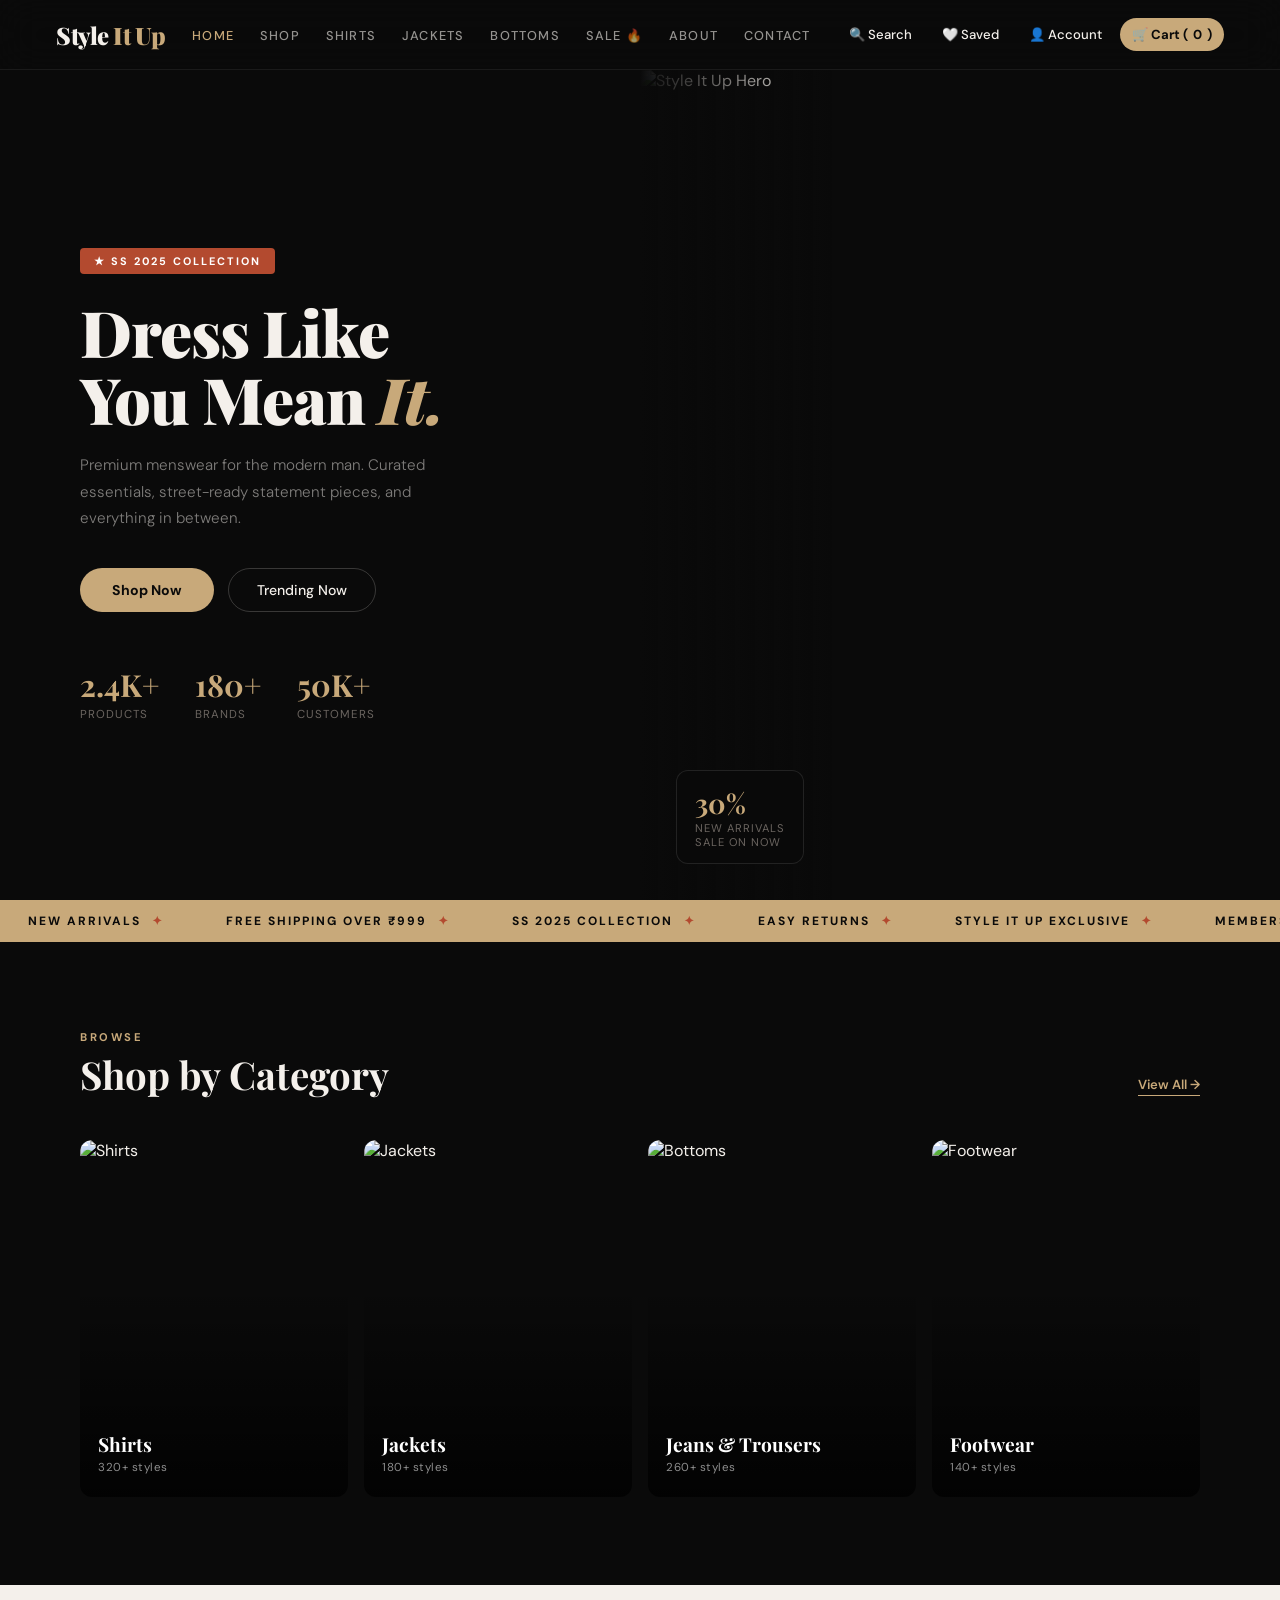
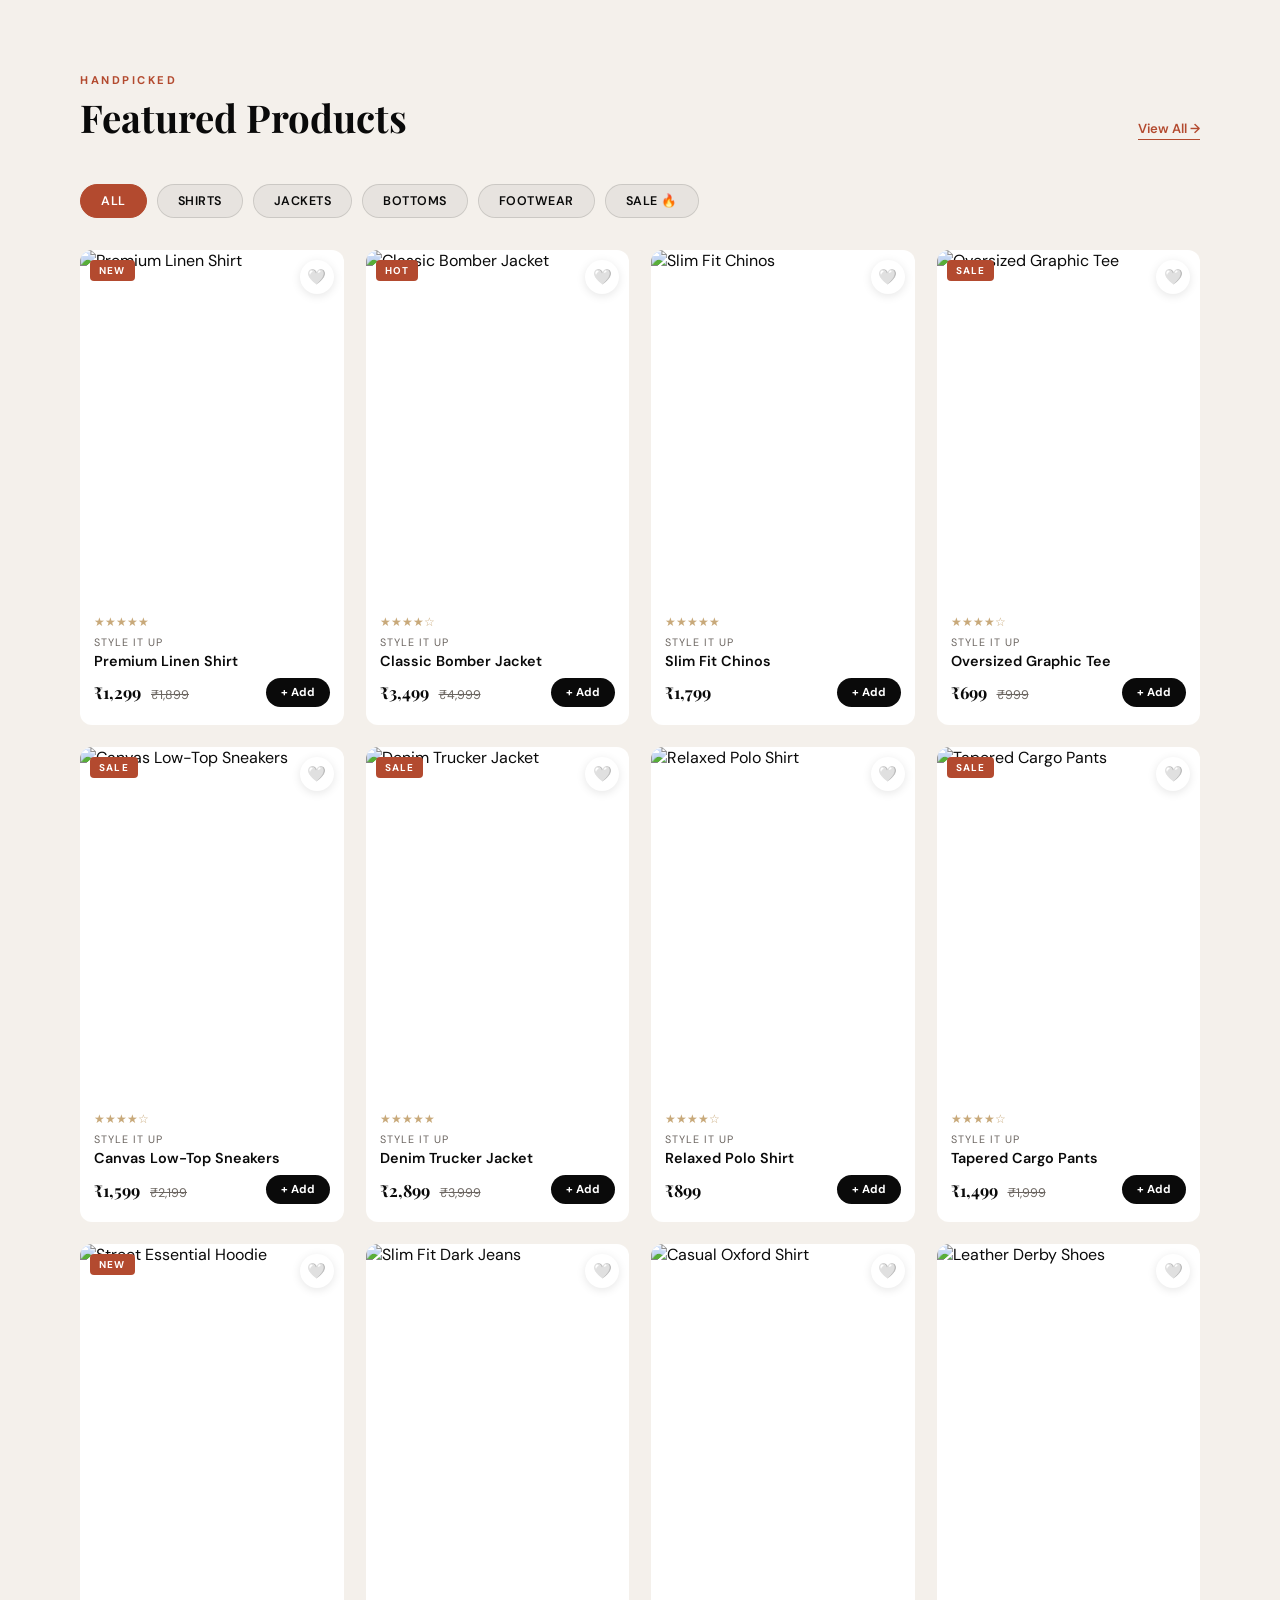
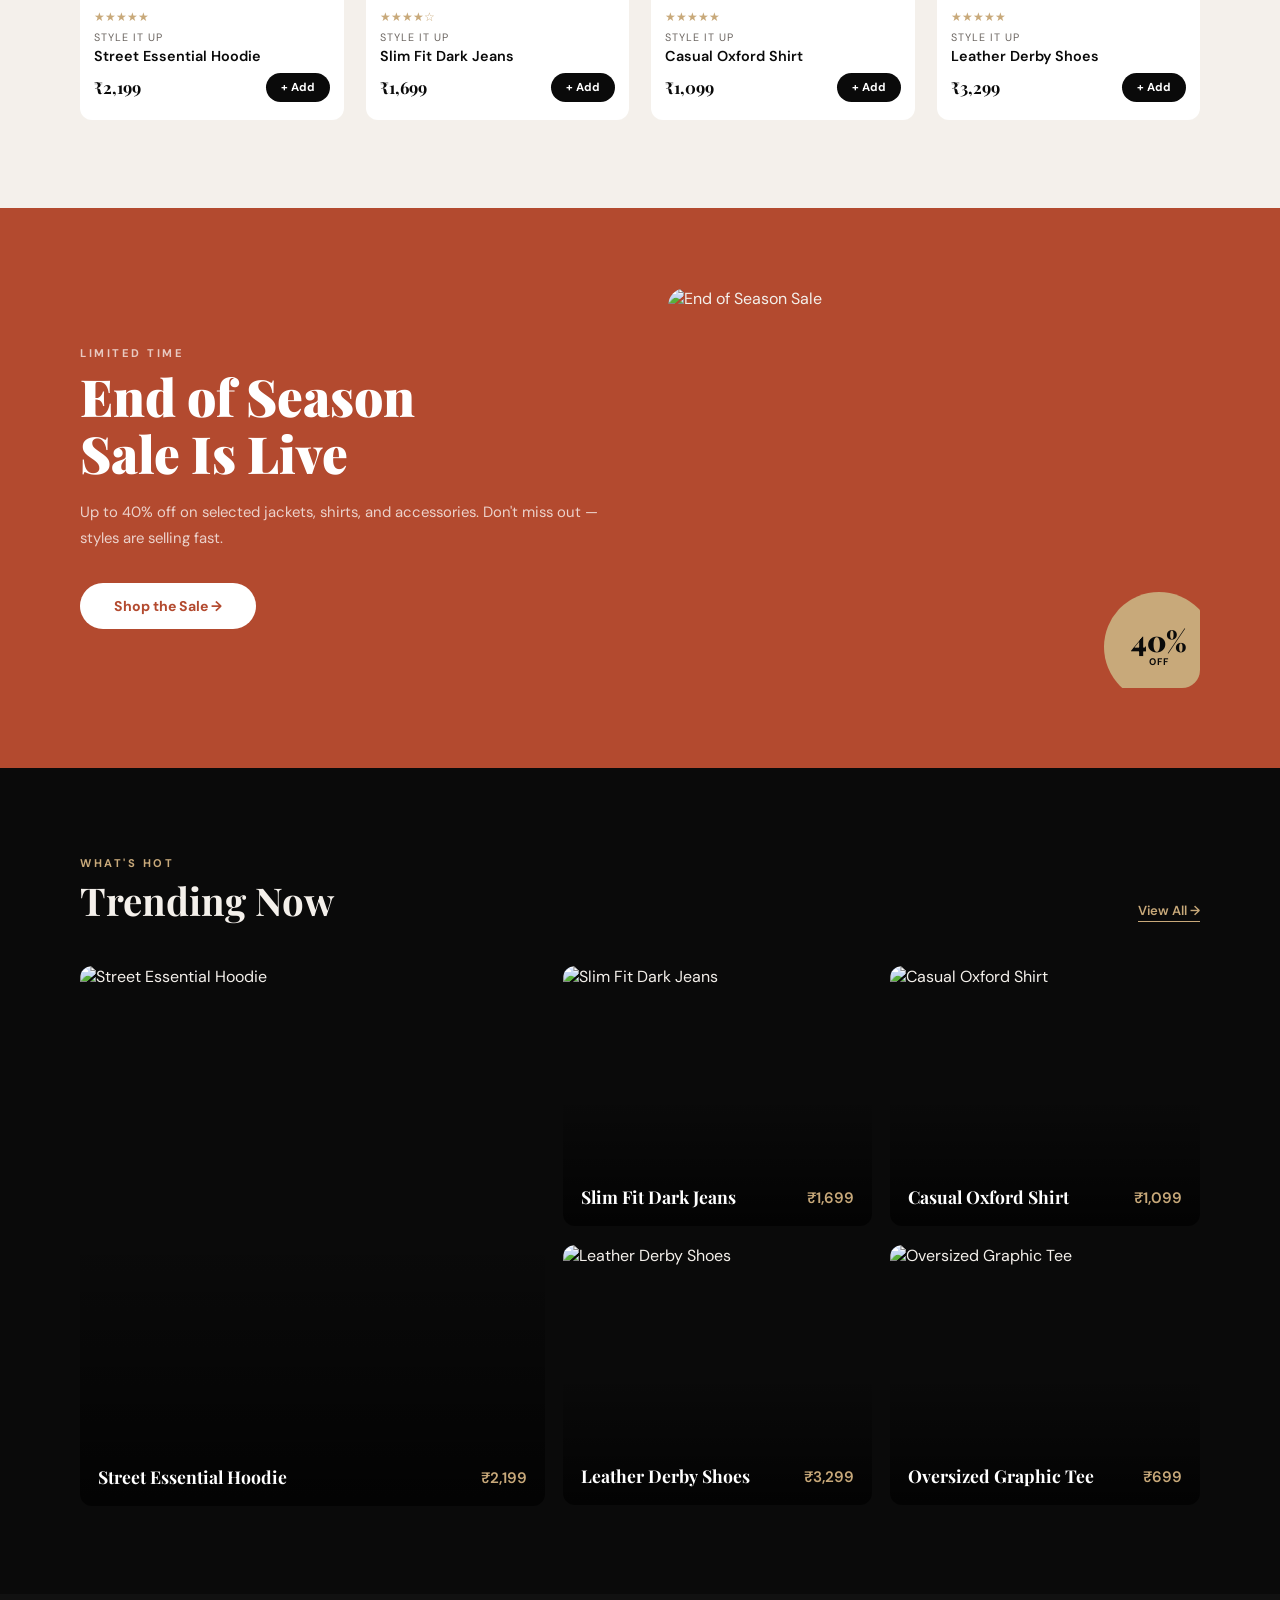
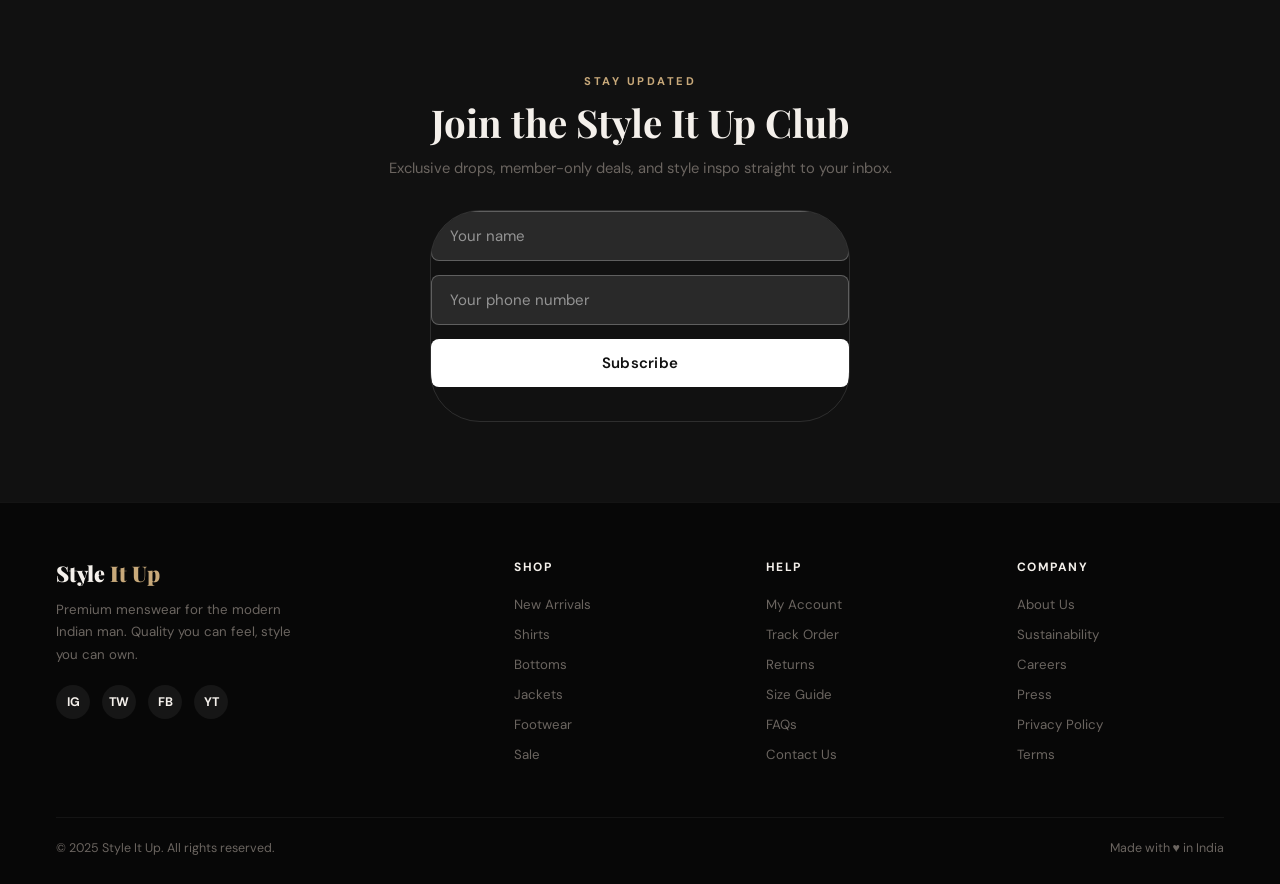
==== commit 423ff71c: "Update index.html" ====
--- a/index.html
+++ b/index.html
@@ -1,1270 +1,360 @@
 <!DOCTYPE html>
 <html lang="en">
 <head>
-    
-    <!-- Google tag (gtag.js) -->
-
-
-    <meta charset="UTF-8">
-    <meta name="viewport" content="width=device-width, initial-scale=1.0">
-    <title>VIBE - Modern Streetwear</title>
-    
-    <!-- Google Analytics 4 & Data Layer -->
-    <script>
-        // Initialize Data Layer before GA4
-        window.dataLayer = window.dataLayer || [];
-        function gtag(){dataLayer.push(arguments);}
-        
-        // IMPORTANT: Replace 'G-XXXXXXXXXX' with your actual GA4 Measurement ID
-         gtag('js', new Date());
-         gtag('config', 'G-WWEGL6GJ3Q');
-    </script>
-    <! 
-    Uncomment this section and add your GA4 Measurement ID:
-    <script async src="https://www.googletagmanager.com/gtag/js?id=G-WWEGL6GJ3Q"></script>
-    >
-    
-    <!-- Alternative: Google Tag Manager (Recommended) -->
-    <!
-    Replace 'GTM-XXXXXX' with your GTM Container ID:
-    <script>(function(w,d,s,l,i){w[l]=w[l]||[];w[l].push({'gtm.start':
-    new Date().getTime(),event:'gtm.js'});var f=d.getElementsByTagName(s)[0],
-    j=d.createElement(s),dl=l!='dataLayer'?'&l='+l:'';j.async=true;j.src=
-    'https://www.googletagmanager.com/gtm.js?id='+i+dl;f.parentNode.insertBefore(j,f);
-    })(window,document,'script','dataLayer','GTM-5MQSH7WT');</script>
-    >
-    
-    <link rel="preconnect" href="https://fonts.googleapis.com">
-    <link rel="preconnect" href="https://fonts.gstatic.com" crossorigin>
-    <link href="https://fonts.googleapis.com/css2?family=Bebas+Neue&family=Work+Sans:wght@300;400;600&display=swap" rel="stylesheet">
-    <style>
-        :root {
-            --bg: #0a0a0a;
-            --surface: #1a1a1a;
-            --border: #2a2a2a;
-            --text: #ffffff;
-            --text-dim: #999999;
-            --accent: #00ff88;
-            --accent-dim: #00cc6a;
-            --warning: #ff3366;
-        }
-
-        * {
-            margin: 0;
-            padding: 0;
-            box-sizing: border-box;
-        }
-
-        body {
-            font-family: 'Work Sans', sans-serif;
-            background: var(--bg);
-            color: var(--text);
-            line-height: 1.6;
-            overflow-x: hidden;
-        }
-
-        /* Header */
-        header {
-            position: fixed;
-            top: 0;
-            width: 100%;
-            background: rgba(10, 10, 10, 0.95);
-            backdrop-filter: blur(10px);
-            border-bottom: 1px solid var(--border);
-            z-index: 1000;
-            animation: slideDown 0.5s ease-out;
-        }
-
-        @keyframes slideDown {
-            from { transform: translateY(-100%); }
-            to { transform: translateY(0); }
-        }
-
-        nav {
-            max-width: 1400px;
-            margin: 0 auto;
-            padding: 1.5rem 2rem;
-            display: flex;
-            justify-content: space-between;
-            align-items: center;
-        }
-
-        .logo {
-            font-family: 'Bebas Neue', sans-serif;
-            font-size: 2rem;
-            letter-spacing: 0.2em;
-            color: var(--accent);
-            text-decoration: none;
-            text-shadow: 0 0 20px rgba(0, 255, 136, 0.5);
-        }
-
-        .nav-links {
-            display: flex;
-            gap: 2rem;
-            align-items: center;
-        }
-
-        .nav-links a {
-            color: var(--text);
-            text-decoration: none;
-            font-weight: 300;
-            text-transform: uppercase;
-            font-size: 0.85rem;
-            letter-spacing: 0.1em;
-            transition: all 0.3s;
-            position: relative;
-        }
-
-        .nav-links a::after {
-            content: '';
-            position: absolute;
-            bottom: -5px;
-            left: 0;
-            width: 0;
-            height: 1px;
-            background: var(--accent);
-            transition: width 0.3s;
-        }
-
-        .nav-links a:hover::after {
-            width: 100%;
-        }
-
-        .cart-btn {
-            background: var(--surface);
-            border: 1px solid var(--border);
-            color: var(--text);
-            padding: 0.6rem 1.2rem;
-            border-radius: 4px;
-            cursor: pointer;
-            font-family: 'Work Sans', sans-serif;
-            font-size: 0.85rem;
-            letter-spacing: 0.05em;
-            transition: all 0.3s;
-            position: relative;
-        }
-
-        .cart-btn:hover {
-            border-color: var(--accent);
-            box-shadow: 0 0 20px rgba(0, 255, 136, 0.2);
-        }
-
-        .cart-count {
-            position: absolute;
-            top: -8px;
-            right: -8px;
-            background: var(--accent);
-            color: var(--bg);
-            width: 20px;
-            height: 20px;
-            border-radius: 50%;
-            display: flex;
-            align-items: center;
-            justify-content: center;
-            font-size: 0.7rem;
-            font-weight: 600;
-        }
-
-        /* Main Content */
-        main {
-            margin-top: 80px;
-            padding: 2rem;
-        }
-
-        .container {
-            max-width: 1400px;
-            margin: 0 auto;
-        }
-
-        /* Hero Section */
-        .hero {
-            height: 60vh;
-            background: linear-gradient(135deg, #1a1a1a 0%, #0a0a0a 100%);
-            border: 1px solid var(--border);
-            border-radius: 8px;
-            display: flex;
-            align-items: center;
-            justify-content: center;
-            flex-direction: column;
-            text-align: center;
-            position: relative;
-            overflow: hidden;
-            margin-bottom: 4rem;
-        }
-
-        .hero::before {
-            content: '';
-            position: absolute;
-            top: 0;
-            left: 0;
-            right: 0;
-            bottom: 0;
-            background: 
-                radial-gradient(circle at 20% 50%, rgba(0, 255, 136, 0.1) 0%, transparent 50%),
-                radial-gradient(circle at 80% 80%, rgba(0, 255, 136, 0.05) 0%, transparent 50%);
-            animation: pulse 8s ease-in-out infinite;
-        }
-
-        @keyframes pulse {
-            0%, 100% { opacity: 0.5; }
-            50% { opacity: 1; }
-        }
-
-        .hero-content {
-            position: relative;
-            z-index: 1;
-        }
-
-        .hero h1 {
-            font-family: 'Bebas Neue', sans-serif;
-            font-size: 5rem;
-            letter-spacing: 0.1em;
-            margin-bottom: 1rem;
-            background: linear-gradient(135deg, var(--text) 0%, var(--accent) 100%);
-            -webkit-background-clip: text;
-            -webkit-text-fill-color: transparent;
-            animation: fadeInUp 0.8s ease-out;
-        }
-
-        @keyframes fadeInUp {
-            from {
-                opacity: 0;
-                transform: translateY(30px);
-            }
-            to {
-                opacity: 1;
-                transform: translateY(0);
-            }
-        }
-
-        .hero p {
-            font-size: 1.2rem;
-            color: var(--text-dim);
-            margin-bottom: 2rem;
-            animation: fadeInUp 0.8s ease-out 0.2s backwards;
-        }
-
-        /* Page Title */
-        .page-title {
-            font-family: 'Bebas Neue', sans-serif;
-            font-size: 3rem;
-            letter-spacing: 0.1em;
-            margin-bottom: 2rem;
-            text-align: center;
-        }
-
-        /* Products Grid */
-        .products-grid {
-            display: grid;
-            grid-template-columns: repeat(auto-fill, minmax(300px, 1fr));
-            gap: 2rem;
-            margin-bottom: 4rem;
-        }
-
-        .product-card {
-            background: var(--surface);
-            border: 1px solid var(--border);
-            border-radius: 8px;
-            overflow: hidden;
-            transition: all 0.4s;
-            animation: fadeInUp 0.6s ease-out backwards;
-        }
-
-        .product-card:nth-child(1) { animation-delay: 0.1s; }
-        .product-card:nth-child(2) { animation-delay: 0.2s; }
-        .product-card:nth-child(3) { animation-delay: 0.3s; }
-        .product-card:nth-child(4) { animation-delay: 0.4s; }
-        .product-card:nth-child(5) { animation-delay: 0.5s; }
-        .product-card:nth-child(6) { animation-delay: 0.6s; }
-
-        .product-card:hover {
-            transform: translateY(-8px);
-            border-color: var(--accent);
-            box-shadow: 0 10px 40px rgba(0, 255, 136, 0.2);
-        }
-
-        .product-image {
-            width: 100%;
-            height: 350px;
-            background: linear-gradient(135deg, #2a2a2a 0%, #1a1a1a 100%);
-            display: flex;
-            align-items: center;
-            justify-content: center;
-            font-family: 'Bebas Neue', sans-serif;
-            font-size: 3rem;
-            color: var(--accent);
-            letter-spacing: 0.1em;
-            position: relative;
-            overflow: hidden;
-        }
-
-        .product-image::before {
-            content: '';
-            position: absolute;
-            top: 0;
-            left: -100%;
-            width: 100%;
-            height: 100%;
-            background: linear-gradient(90deg, transparent, rgba(0, 255, 136, 0.1), transparent);
-            transition: left 0.5s;
-        }
-
-        .product-card:hover .product-image::before {
-            left: 100%;
-        }
-
-        .product-info {
-            padding: 1.5rem;
-        }
-
-        .product-name {
-            font-weight: 600;
-            font-size: 1.1rem;
-            margin-bottom: 0.5rem;
-        }
-
-        .product-category {
-            color: var(--text-dim);
-            font-size: 0.85rem;
-            text-transform: uppercase;
-            letter-spacing: 0.05em;
-            margin-bottom: 1rem;
-        }
-
-        .product-price {
-            font-family: 'Bebas Neue', sans-serif;
-            font-size: 1.8rem;
-            color: var(--accent);
-            margin-bottom: 1rem;
-            letter-spacing: 0.05em;
-        }
-
-        .add-to-cart {
-            width: 100%;
-            padding: 0.8rem;
-            background: transparent;
-            border: 1px solid var(--accent);
-            color: var(--accent);
-            font-family: 'Work Sans', sans-serif;
-            font-weight: 600;
-            text-transform: uppercase;
-            letter-spacing: 0.1em;
-            cursor: pointer;
-            transition: all 0.3s;
-            border-radius: 4px;
-        }
-
-        .add-to-cart:hover {
-            background: var(--accent);
-            color: var(--bg);
-            box-shadow: 0 0 20px rgba(0, 255, 136, 0.4);
-        }
-
-        /* Cart Page */
-        .cart-container {
-            max-width: 900px;
-            margin: 0 auto;
-        }
-
-        .cart-items {
-            background: var(--surface);
-            border: 1px solid var(--border);
-            border-radius: 8px;
-            padding: 2rem;
-            margin-bottom: 2rem;
-        }
-
-        .cart-item {
-            display: flex;
-            gap: 2rem;
-            padding: 1.5rem 0;
-            border-bottom: 1px solid var(--border);
-        }
-
-        .cart-item:last-child {
-            border-bottom: none;
-        }
-
-        .cart-item-image {
-            width: 100px;
-            height: 100px;
-            background: linear-gradient(135deg, #2a2a2a 0%, #1a1a1a 100%);
-            border-radius: 4px;
-            display: flex;
-            align-items: center;
-            justify-content: center;
-            font-size: 1.5rem;
-            color: var(--accent);
-            flex-shrink: 0;
-        }
-
-        .cart-item-details {
-            flex: 1;
-        }
-
-        .cart-item-name {
-            font-weight: 600;
-            font-size: 1.1rem;
-            margin-bottom: 0.5rem;
-        }
-
-        .cart-item-category {
-            color: var(--text-dim);
-            font-size: 0.85rem;
-            margin-bottom: 1rem;
-        }
-
-        .cart-item-controls {
-            display: flex;
-            align-items: center;
-            gap: 1rem;
-        }
-
-        .quantity-control {
-            display: flex;
-            align-items: center;
-            gap: 0.5rem;
-            background: var(--bg);
-            border: 1px solid var(--border);
-            border-radius: 4px;
-            padding: 0.3rem;
-        }
-
-        .quantity-btn {
-            background: transparent;
-            border: none;
-            color: var(--text);
-            width: 30px;
-            height: 30px;
-            cursor: pointer;
-            transition: all 0.3s;
-            border-radius: 4px;
-        }
-
-        .quantity-btn:hover {
-            background: var(--surface);
-            color: var(--accent);
-        }
-
-        .quantity {
-            width: 40px;
-            text-align: center;
-            font-weight: 600;
-        }
-
-        .remove-btn {
-            background: transparent;
-            border: 1px solid var(--warning);
-            color: var(--warning);
-            padding: 0.5rem 1rem;
-            border-radius: 4px;
-            cursor: pointer;
-            font-size: 0.85rem;
-            transition: all 0.3s;
-        }
-
-        .remove-btn:hover {
-            background: var(--warning);
-            color: var(--text);
-        }
-
-        .cart-item-price {
-            font-family: 'Bebas Neue', sans-serif;
-            font-size: 1.5rem;
-            color: var(--accent);
-            text-align: right;
-        }
-
-        .cart-summary {
-            background: var(--surface);
-            border: 1px solid var(--border);
-            border-radius: 8px;
-            padding: 2rem;
-        }
-
-        .summary-row {
-            display: flex;
-            justify-content: space-between;
-            margin-bottom: 1rem;
-            font-size: 1rem;
-        }
-
-        .summary-row.total {
-            font-family: 'Bebas Neue', sans-serif;
-            font-size: 2rem;
-            color: var(--accent);
-            padding-top: 1rem;
-            border-top: 1px solid var(--border);
-            margin-top: 1rem;
-        }
-
-        .checkout-btn {
-            width: 100%;
-            padding: 1rem;
-            background: var(--accent);
-            border: none;
-            color: var(--bg);
-            font-family: 'Work Sans', sans-serif;
-            font-weight: 600;
-            text-transform: uppercase;
-            letter-spacing: 0.1em;
-            cursor: pointer;
-            transition: all 0.3s;
-            border-radius: 4px;
-            font-size: 1rem;
-            margin-top: 1rem;
-        }
-
-        .checkout-btn:hover {
-            background: var(--accent-dim);
-            box-shadow: 0 0 30px rgba(0, 255, 136, 0.5);
-        }
-
-        /* Checkout Form */
-        .checkout-form {
-            background: var(--surface);
-            border: 1px solid var(--border);
-            border-radius: 8px;
-            padding: 2rem;
-            margin-bottom: 2rem;
-        }
-
-        .form-section {
-            margin-bottom: 2rem;
-        }
-
-        .form-section h3 {
-            font-family: 'Bebas Neue', sans-serif;
-            font-size: 1.5rem;
-            letter-spacing: 0.05em;
-            margin-bottom: 1rem;
-            color: var(--accent);
-        }
-
-        .form-group {
-            margin-bottom: 1.5rem;
-        }
-
-        .form-group label {
-            display: block;
-            margin-bottom: 0.5rem;
-            color: var(--text-dim);
-            font-size: 0.85rem;
-            text-transform: uppercase;
-            letter-spacing: 0.05em;
-        }
-
-        .form-group input,
-        .form-group select {
-            width: 100%;
-            padding: 0.8rem;
-            background: var(--bg);
-            border: 1px solid var(--border);
-            color: var(--text);
-            border-radius: 4px;
-            font-family: 'Work Sans', sans-serif;
-            font-size: 1rem;
-            transition: all 0.3s;
-        }
-
-        .form-group input:focus,
-        .form-group select:focus {
-            outline: none;
-            border-color: var(--accent);
-            box-shadow: 0 0 10px rgba(0, 255, 136, 0.2);
-        }
-
-        .form-row {
-            display: grid;
-            grid-template-columns: 1fr 1fr;
-            gap: 1rem;
-        }
-
-        .empty-cart {
-            text-align: center;
-            padding: 4rem 2rem;
-        }
-
-        .empty-cart-icon {
-            font-size: 4rem;
-            margin-bottom: 1rem;
-            opacity: 0.3;
-        }
-
-        .empty-cart p {
-            color: var(--text-dim);
-            margin-bottom: 2rem;
-        }
-
-        .continue-shopping {
-            display: inline-block;
-            padding: 0.8rem 2rem;
-            background: transparent;
-            border: 1px solid var(--accent);
-            color: var(--accent);
-            text-decoration: none;
-            text-transform: uppercase;
-            letter-spacing: 0.1em;
-            font-weight: 600;
-            border-radius: 4px;
-            transition: all 0.3s;
-        }
-
-        .continue-shopping:hover {
-            background: var(--accent);
-            color: var(--bg);
-        }
-
-        /* Success Page */
-        .success-container {
-            max-width: 600px;
-            margin: 4rem auto;
-            text-align: center;
-        }
-
-        .success-icon {
-            width: 100px;
-            height: 100px;
-            background: var(--accent);
-            border-radius: 50%;
-            display: flex;
-            align-items: center;
-            justify-content: center;
-            margin: 0 auto 2rem;
-            font-size: 3rem;
-            animation: scaleIn 0.5s ease-out;
-        }
-
-        @keyframes scaleIn {
-            from {
-                transform: scale(0);
-                opacity: 0;
-            }
-            to {
-                transform: scale(1);
-                opacity: 1;
-            }
-        }
-
-        .success-container h1 {
-            font-family: 'Bebas Neue', sans-serif;
-            font-size: 3rem;
-            letter-spacing: 0.1em;
-            margin-bottom: 1rem;
-            color: var(--accent);
-        }
-
-        .success-container p {
-            color: var(--text-dim);
-            margin-bottom: 2rem;
-            line-height: 1.8;
-        }
-
-        .order-number {
-            background: var(--surface);
-            border: 1px solid var(--border);
-            border-radius: 8px;
-            padding: 1.5rem;
-            margin: 2rem 0;
-        }
-
-        .order-number strong {
-            color: var(--accent);
-            font-size: 1.2rem;
-        }
-
-        /* Page Visibility */
-        .page {
-            display: none;
-        }
-
-        .page.active {
-            display: block;
-        }
-
-        /* Responsive */
-        @media (max-width: 768px) {
-            .hero h1 {
-                font-size: 3rem;
-            }
-
-            .products-grid {
-                grid-template-columns: 1fr;
-            }
-
-            .cart-item {
-                flex-direction: column;
-            }
-
-            .form-row {
-                grid-template-columns: 1fr;
-            }
-
-            .nav-links {
-                gap: 1rem;
-            }
-
-            .nav-links a {
-                font-size: 0.75rem;
-            }
-        }
-    </style>
+  <!-- Google Tag Manager -->
+<script>(function(w,d,s,l,i){w[l]=w[l]||[];w[l].push({'gtm.start':
+new Date().getTime(),event:'gtm.js'});var f=d.getElementsByTagName(s)[0],
+j=d.createElement(s),dl=l!='dataLayer'?'&l='+l:'';j.async=true;j.src=
+'https://www.googletagmanager.com/gtm.js?id='+i+dl;f.parentNode.insertBefore(j,f);
+})(window,document,'script','dataLayer','GTM-5MQSH7WT');</script>
+<!-- End Google Tag Manager -->
+  <!-- Google tag (gtag.js) -->
+<script async src="https://www.googletagmanager.com/gtag/js?id=G-WWEGL6GJ3Q"></script>
+<script>
+  window.dataLayer = window.dataLayer || [];
+  function gtag(){dataLayer.push(arguments);}
+  gtag('js', new Date());
+  gtag('config', 'G-WWEGL6GJ3Q');
+</script>
+  <meta charset="UTF-8"/>
+  <meta name="viewport" content="width=device-width, initial-scale=1.0"/>
+  <title>Style It Up — Premium Men's Clothing</title>
+
+  <link href="https://fonts.googleapis.com/css2?family=Playfair+Display:ital,wght@0,700;0,900;1,700&family=DM+Sans:wght@300;400;500;600&display=swap" rel="stylesheet"/>
+  <link rel="stylesheet" href="shared.css"/>
+  <link rel="stylesheet" href="index.css"/>
+
+  <style>
+    .nl-form {
+      display: flex;
+      flex-direction: column;
+      align-items: center;
+      gap: 14px;
+      max-width: 420px;
+      margin: 0 auto;
+    }
+    .nl-form input {
+      width: 100%;
+      padding: 14px 18px;
+      border-radius: 8px;
+      border: 1px solid rgba(255,255,255,0.25);
+      background: rgba(255,255,255,0.1);
+      color: #fff;
+      font-size: 15px;
+      font-family: 'DM Sans', sans-serif;
+      outline: none;
+      transition: border 0.2s, background 0.2s;
+      box-sizing: border-box;
+    }
+    .nl-form input::placeholder { color: rgba(255,255,255,0.5); }
+    .nl-form input:focus {
+      border-color: rgba(255,255,255,0.6);
+      background: rgba(255,255,255,0.15);
+    }
+    .nl-form button {
+      width: 100%;
+      padding: 14px 18px;
+      border-radius: 8px;
+      border: none;
+      background: #fff;
+      color: #111;
+      font-size: 15px;
+      font-weight: 600;
+      font-family: 'DM Sans', sans-serif;
+      cursor: pointer;
+      transition: opacity 0.2s, transform 0.1s;
+      letter-spacing: 0.3px;
+    }
+    .nl-form button:hover  { opacity: 0.9; }
+    .nl-form button:active { transform: scale(0.98); }
+    .nl-form button:disabled { opacity: 0.6; cursor: not-allowed; }
+    #nl-msg {
+      font-size: 14px;
+      text-align: center;
+      margin: 0;
+      min-height: 20px;
+      font-family: 'DM Sans', sans-serif;
+    }
+    #nl-msg.error { color: #ffaaaa; }
+  </style>
 </head>
 <body>
-      <header>
-        <nav>
-            <a href="#" class="logo" onclick="showPage('home')">VIBE</a>
-            <div class="nav-links">
-                <a href="#" onclick="showPage('home')">Home</a>
-                <a href="#" onclick="showPage('products')">Shop</a>
-                <button class="cart-btn" onclick="showPage('cart')">
-                    Cart
-                    <span class="cart-count" id="cartCount">0</span>
-                </button>
-            </div>
-        </nav>
-    </header>
-
-    <main>
-        <!-- Home Page -->
-        <div id="home" class="page active">
-            <div class="hero">
-                <div class="hero-content">
-                    <h1>STREET CULTURE</h1>
-                    <p>Premium streetwear for the modern generation</p>
-                    <button class="checkout-btn" onclick="showPage('products')" style="width: auto; padding: 1rem 3rem;">
-                        Shop Now
-                    </button>
-                </div>
-            </div>
-
-            <div class="container">
-                <h2 class="page-title">Featured Collection</h2>
-                <div class="products-grid" id="featuredProducts"></div>
-            </div>
+  <!-- Google Tag Manager (noscript) -->
+<noscript><iframe src="https://www.googletagmanager.com/ns.html?id=GTM-5MQSH7WT"
+height="0" width="0" style="display:none;visibility:hidden"></iframe></noscript>
+
+<div id="toast-container"></div>
+
+<nav>
+  <a href="index.html" class="nav-logo">Style <span>It Up</span></a>
+  <ul class="nav-links">
+    <li><a href="index.html" class="active">Home</a></li>
+    <li><a href="shop.html">Shop</a></li>
+    <li><a href="shop.html?cat=shirts">Shirts</a></li>
+    <li><a href="shop.html?cat=jackets">Jackets</a></li>
+    <li><a href="shop.html?cat=bottoms">Bottoms</a></li>
+    <li><a href="shop.html?cat=sale">Sale 🔥</a></li>
+    <li><a href="about.html">About</a></li>
+    <li><a href="contact.html">Contact</a></li>
+  </ul>
+  <div class="nav-right">
+    <a href="shop.html" class="nav-icon-btn">🔍 Search</a>
+    <a href="wishlist.html" class="nav-icon-btn">
+      🤍 Saved
+      <span id="nav-wish-count" class="nav-badge" style="display:none">0</span>
+    </a>
+    <a href="account.html" class="nav-icon-btn">👤 Account</a>
+    <a href="cart.html" class="nav-icon-btn btn-cart-nav">
+      🛒 Cart (<span id="nav-cart-count">0</span>)
+    </a>
+  </div>
+</nav>
+
+<section class="hero">
+  <div class="hero-left">
+    <span class="hero-tag">★ SS 2025 Collection</span>
+    <h1 class="hero-title">
+      Dress Like<br/>You Mean <em>It.</em>
+    </h1>
+    <p class="hero-sub">
+      Premium menswear for the modern man. Curated essentials,
+      street-ready statement pieces, and everything in between.
+    </p>
+    <div class="hero-ctas">
+      <a href="shop.html" class="btn-primary">Shop Now</a>
+      <a href="#trending" class="btn-ghost">Trending Now</a>
+    </div>
+    <div class="hero-stats">
+      <div><div class="stat-val">2.4K+</div><div class="stat-label">Products</div></div>
+      <div><div class="stat-val">180+</div><div class="stat-label">Brands</div></div>
+      <div><div class="stat-val">50K+</div><div class="stat-label">Customers</div></div>
+    </div>
+  </div>
+  <div class="hero-right">
+    <img
+      src="https://images.pexels.com/photos/1043474/pexels-photo-1043474.jpeg?auto=compress&cs=tinysrgb&w=900"
+      alt="Style It Up Hero"
+      onerror="this.onerror=null;this.src='https://picsum.photos/seed/herosiu/900/1100'"
+    />
+    <div class="hero-badge">
+      <div class="badge-num">30%</div>
+      <div class="badge-txt">New arrivals<br/>sale on now</div>
+    </div>
+  </div>
+</section>
+
+<div class="marquee-wrap">
+  <div class="marquee-inner">
+    <span class="marquee-item">New Arrivals <span class="marquee-dot">✦</span></span>
+    <span class="marquee-item">Free Shipping Over ₹999 <span class="marquee-dot">✦</span></span>
+    <span class="marquee-item">SS 2025 Collection <span class="marquee-dot">✦</span></span>
+    <span class="marquee-item">Easy Returns <span class="marquee-dot">✦</span></span>
+    <span class="marquee-item">Style It Up Exclusive <span class="marquee-dot">✦</span></span>
+    <span class="marquee-item">Members Get 15% Off <span class="marquee-dot">✦</span></span>
+    <span class="marquee-item">New Arrivals <span class="marquee-dot">✦</span></span>
+    <span class="marquee-item">Free Shipping Over ₹999 <span class="marquee-dot">✦</span></span>
+    <span class="marquee-item">SS 2025 Collection <span class="marquee-dot">✦</span></span>
+    <span class="marquee-item">Easy Returns <span class="marquee-dot">✦</span></span>
+    <span class="marquee-item">Style It Up Exclusive <span class="marquee-dot">✦</span></span>
+    <span class="marquee-item">Members Get 15% Off <span class="marquee-dot">✦</span></span>
+  </div>
+</div>
+
+<section class="section">
+  <div class="section-header">
+    <div>
+      <div class="section-label">Browse</div>
+      <h2 class="section-title">Shop by Category</h2>
+    </div>
+    <a href="shop.html" class="see-all">View All →</a>
+  </div>
+  <div class="cat-grid">
+    <div class="cat-card" onclick="location.href='shop.html?cat=shirts'">
+      <img src="https://images.pexels.com/photos/297933/pexels-photo-297933.jpeg?auto=compress&cs=tinysrgb&w=600" alt="Shirts" onerror="this.onerror=null;this.src='https://picsum.photos/seed/catshirt/600/800'" loading="lazy"/>
+      <div class="cat-arrow">↗</div>
+      <div class="cat-info"><div class="cat-name">Shirts</div><div class="cat-count">320+ styles</div></div>
+    </div>
+    <div class="cat-card" onclick="location.href='shop.html?cat=jackets'">
+      <img src="https://images.pexels.com/photos/1124468/pexels-photo-1124468.jpeg?auto=compress&cs=tinysrgb&w=600" alt="Jackets" onerror="this.onerror=null;this.src='https://picsum.photos/seed/catjacket/600/800'" loading="lazy"/>
+      <div class="cat-arrow">↗</div>
+      <div class="cat-info"><div class="cat-name">Jackets</div><div class="cat-count">180+ styles</div></div>
+    </div>
+    <div class="cat-card" onclick="location.href='shop.html?cat=bottoms'">
+      <img src="https://images.pexels.com/photos/1598507/pexels-photo-1598507.jpeg?auto=compress&cs=tinysrgb&w=600" alt="Bottoms" onerror="this.onerror=null;this.src='https://picsum.photos/seed/catbottom/600/800'" loading="lazy"/>
+      <div class="cat-arrow">↗</div>
+      <div class="cat-info"><div class="cat-name">Jeans &amp; Trousers</div><div class="cat-count">260+ styles</div></div>
+    </div>
+    <div class="cat-card" onclick="location.href='shop.html?cat=footwear'">
+      <img src="https://images.pexels.com/photos/2529148/pexels-photo-2529148.jpeg?auto=compress&cs=tinysrgb&w=600" alt="Footwear" onerror="this.onerror=null;this.src='https://picsum.photos/seed/catfoot/600/800'" loading="lazy"/>
+      <div class="cat-arrow">↗</div>
+      <div class="cat-info"><div class="cat-name">Footwear</div><div class="cat-count">140+ styles</div></div>
+    </div>
+  </div>
+</section>
+
+<section class="section products-section" id="featured">
+  <div class="section-header">
+    <div>
+      <div class="section-label">Handpicked</div>
+      <h2 class="section-title">Featured Products</h2>
+    </div>
+    <a href="shop.html" class="see-all">View All →</a>
+  </div>
+  <div class="filter-bar">
+    <button class="filter-btn active" onclick="filterProducts('all', this)">All</button>
+    <button class="filter-btn" onclick="filterProducts('shirts', this)">Shirts</button>
+    <button class="filter-btn" onclick="filterProducts('jackets', this)">Jackets</button>
+    <button class="filter-btn" onclick="filterProducts('bottoms', this)">Bottoms</button>
+    <button class="filter-btn" onclick="filterProducts('footwear', this)">Footwear</button>
+    <button class="filter-btn" onclick="filterProducts('sale', this)">Sale 🔥</button>
+  </div>
+  <div class="products-grid" id="products-grid"></div>
+</section>
+
+<div class="promo-banner">
+  <div class="promo-left">
+    <div class="section-label">Limited Time</div>
+    <h2 class="promo-title">End of Season<br/>Sale Is Live</h2>
+    <p class="promo-desc">
+      Up to 40% off on selected jackets, shirts, and accessories.
+      Don't miss out — styles are selling fast.
+    </p>
+    <a href="shop.html?cat=sale" class="btn-white">Shop the Sale →</a>
+  </div>
+  <div class="promo-right">
+    <img
+      src="https://images.pexels.com/photos/1040945/pexels-photo-1040945.jpeg?auto=compress&cs=tinysrgb&w=700"
+      alt="End of Season Sale"
+      onerror="this.onerror=null;this.src='https://picsum.photos/seed/promosiu/700/500'"
+      loading="lazy"
+    />
+    <div class="promo-percent">
+      <span class="num">40%</span>
+      <span class="off">OFF</span>
+    </div>
+  </div>
+</div>
+
+<section class="section" id="trending">
+  <div class="section-header">
+    <div>
+      <div class="section-label">What's Hot</div>
+      <h2 class="section-title">Trending Now</h2>
+    </div>
+    <a href="shop.html" class="see-all">View All →</a>
+  </div>
+  <div class="trending-grid" id="trending-grid"></div>
+</section>
+
+<!-- NEWSLETTER -->
+<section class="newsletter">
+  <div class="section-label">Stay Updated</div>
+  <h2 class="newsletter-title">Join the Style It Up Club</h2>
+  <p class="newsletter-sub">
+    Exclusive drops, member-only deals, and style inspo straight to your inbox.
+  </p>
+  <div class="nl-form">
+    <input type="text" id="nl-name" placeholder="Your name" autocomplete="name"/>
+    <input type="tel" id="nl-phone" placeholder="Your phone number" autocomplete="tel"/>
+    <button id="nl-btn" onclick="subscribeNewsletter()">Subscribe</button>
+    <p id="nl-msg"></p>
+  </div>
+</section>
+
+<footer>
+  <div class="footer-inner">
+    <div class="footer-grid">
+      <div class="footer-brand">
+        <a href="index.html" class="footer-logo">Style <span>It Up</span></a>
+        <p>Premium menswear for the modern Indian man. Quality you can feel, style you can own.</p>
+        <div class="social-links">
+          <a href="#">IG</a><a href="#">TW</a><a href="#">FB</a><a href="#">YT</a>
         </div>
-
-        <!-- Products Page -->
-        <div id="products" class="page">
-            <div class="container">
-                <h2 class="page-title">All Products</h2>
-                <div class="products-grid" id="allProducts"></div>
-            </div>
-        </div>
-
-        <!-- Cart Page -->
-        <div id="cart" class="page">
-            <div class="cart-container">
-                <h2 class="page-title">Shopping Cart</h2>
-                <div id="cartContent"></div>
-            </div>
-        </div>
-
-        <!-- Checkout Page -->
-        <div id="checkout" class="page">
-            <div class="cart-container">
-                <h2 class="page-title">Checkout</h2>
-                <div class="checkout-form">
-                    <form id="checkoutForm">
-                        <div class="form-section">
-                            <h3>Shipping Information</h3>
-                            <div class="form-row">
-                                <div class="form-group">
-                                    <label>First Name</label>
-                                    <input type="text" required>
-                                </div>
-                                <div class="form-group">
-                                    <label>Last Name</label>
-                                    <input type="text" required>
-                                </div>
-                            </div>
-                            <div class="form-group">
-                                <label>Email</label>
-                                <input type="email" required>
-                            </div>
-                            <div class="form-group">
-                                <label>Address</label>
-                                <input type="text" required>
-                            </div>
-                            <div class="form-row">
-                                <div class="form-group">
-                                    <label>City</label>
-                                    <input type="text" required>
-                                </div>
-                                <div class="form-group">
-                                    <label>Postal Code</label>
-                                    <input type="text" required>
-                                </div>
-                            </div>
-                        </div>
-
-                        <div class="form-section">
-                            <h3>Payment Information</h3>
-                            <div class="form-group">
-                                <label>Card Number</label>
-                                <input type="text" placeholder="1234 5678 9012 3456" required>
-                            </div>
-                            <div class="form-row">
-                                <div class="form-group">
-                                    <label>Expiry Date</label>
-                                    <input type="text" placeholder="MM/YY" required>
-                                </div>
-                                <div class="form-group">
-                                    <label>CVV</label>
-                                    <input type="text" placeholder="123" required>
-                                </div>
-                            </div>
-                        </div>
-
-                        <div class="cart-summary">
-                            <div class="summary-row">
-                                <span>Subtotal:</span>
-                                <span id="checkoutSubtotal">$0.00</span>
-                            </div>
-                            <div class="summary-row">
-                                <span>Shipping:</span>
-                                <span>$${shipping.toFixed(2)}</span>
-                            </div>
-                            <div class="summary-row total">
-                                <span>Total:</span>
-                                <span id="checkoutTotal">$0.00</span>
-                            </div>
-                            <button type="submit" class="checkout-btn">Complete Purchase</button>
-                        </div>
-                    </form>
-                </div>
-            </div>
-        </div>
-
-        <!-- Success Page -->
-        <div id="success" class="page">
-            <div class="success-container">
-                <div class="success-icon">✓</div>
-                <h1>Order Confirmed!</h1>
-                <p>Thank you for your purchase. Your order has been confirmed and will be shipped soon.</p>
-                <div class="order-number">
-                    <p>Order Number: <strong id="orderNumber"></strong></p>
-                    <p style="margin-top: 0.5rem; font-size: 0.9rem;">A confirmation email has been sent to your address.</p>
-                </div>
-                <button class="checkout-btn" onclick="resetAndGoHome()" style="width: auto; padding: 1rem 3rem;">
-                    Continue Shopping
-                </button>
-            </div>
-        </div>
-    </main>
-
-    <script>
-        // Initialize Data Layer
-        window.dataLayer = window.dataLayer || [];
-
-        // Currency Configuration
-        const CURRENCY = 'USD';
-        const SHIPPING_COST = 15.00;
-
-        // Helper function to push to data layer
-        function pushToDataLayer(eventData) {
-            window.dataLayer.push(eventData);
-            console.log('Data Layer Event:', eventData);
-        }
-
-        // Products Database
-        const products = [
-            { id: 1, item_id: 'VIBE-001', name: 'Urban Hoodie', category: 'Hoodies', price: 89.99, image: 'HOOD', item_brand: 'VIBE', item_list_name: 'All Products' },
-            { id: 2, item_id: 'VIBE-002', name: 'Street Joggers', category: 'Pants', price: 69.99, image: 'JOGS', item_brand: 'VIBE', item_list_name: 'All Products' },
-            { id: 3, item_id: 'VIBE-003', name: 'Classic Tee', category: 'T-Shirts', price: 39.99, image: 'TEE', item_brand: 'VIBE', item_list_name: 'All Products' },
-            { id: 4, item_id: 'VIBE-004', name: 'Cargo Pants', category: 'Pants', price: 79.99, image: 'CARGO', item_brand: 'VIBE', item_list_name: 'All Products' },
-            { id: 5, item_id: 'VIBE-005', name: 'Oversized Jacket', category: 'Jackets', price: 149.99, image: 'JACK', item_brand: 'VIBE', item_list_name: 'All Products' },
-            { id: 6, item_id: 'VIBE-006', name: 'Graphic Sweatshirt', category: 'Sweatshirts', price: 59.99, image: 'SWEAT', item_brand: 'VIBE', item_list_name: 'All Products' },
-            { id: 7, item_id: 'VIBE-007', name: 'Denim Jacket', category: 'Jackets', price: 119.99, image: 'DENIM', item_brand: 'VIBE', item_list_name: 'All Products' },
-            { id: 8, item_id: 'VIBE-008', name: 'Track Pants', category: 'Pants', price: 64.99, image: 'TRACK', item_brand: 'VIBE', item_list_name: 'All Products' },
-            { id: 9, item_id: 'VIBE-009', name: 'Zip Hoodie', category: 'Hoodies', price: 94.99, image: 'ZIP', item_brand: 'VIBE', item_list_name: 'All Products' }
-        ];
-
-        // Shopping Cart
-        let cart = JSON.parse(localStorage.getItem('cart')) || [];
-
-        // Initialize
-        function init() {
-            renderFeaturedProducts();
-            renderAllProducts();
-            updateCartCount();
-        }
-
-        // Render Products
-        function renderFeaturedProducts() {
-            const container = document.getElementById('featuredProducts');
-            const featured = products.slice(0, 3);
-            container.innerHTML = featured.map((product, index) => createProductCard(product, index)).join('');
-            
-            // Data Layer: view_item_list for featured products
-            pushToDataLayer({
-                event: 'view_item_list',
-                ecommerce: {
-                    currency: CURRENCY,
-                    item_list_id: 'featured_products',
-                    item_list_name: 'Featured Products',
-                    items: featured.map((product, index) => ({
-                        item_id: product.item_id,
-                        item_name: product.name,
-                        item_brand: product.item_brand,
-                        item_category: product.category,
-                        price: product.price,
-                        index: index,
-                        quantity: 1
-                    }))
-                }
-            });
-        }
-
-        function renderAllProducts() {
-            const container = document.getElementById('allProducts');
-            container.innerHTML = products.map((product, index) => createProductCard(product, index)).join('');
-            
-            // Data Layer: view_item_list for all products
-            pushToDataLayer({
-                event: 'view_item_list',
-                ecommerce: {
-                    currency: CURRENCY,
-                    item_list_id: 'all_products',
-                    item_list_name: 'All Products',
-                    items: products.map((product, index) => ({
-                        item_id: product.item_id,
-                        item_name: product.name,
-                        item_brand: product.item_brand,
-                        item_category: product.category,
-                        price: product.price,
-                        index: index,
-                        quantity: 1
-                    }))
-                }
-            });
-        }
-
-        function createProductCard(product, index) {
-            return `
-                <div class="product-card" onclick="viewProductDetail(${product.id}, ${index})">
-                    <div class="product-image">${product.image}</div>
-                    <div class="product-info">
-                        <div class="product-name">${product.name}</div>
-                        <div class="product-category">${product.category}</div>
-                        <div class="product-price">$${product.price.toFixed(2)}</div>
-                        <button class="add-to-cart" onclick="event.stopPropagation(); addToCart(${product.id}, ${index})">
-                            Add to Cart
-                        </button>
-                    </div>
-                </div>
-            `;
-        }
-
-        // Data Layer: view_item
-        function viewProductDetail(productId, index) {
-            const product = products.find(p => p.id === productId);
-            
-            pushToDataLayer({
-                event: 'view_item',
-                ecommerce: {
-                    currency: CURRENCY,
-                    value: product.price,
-                    items: [{
-                        item_id: product.item_id,
-                        item_name: product.name,
-                        item_brand: product.item_brand,
-                        item_category: product.category,
-                        price: product.price,
-                        index: index,
-                        quantity: 1
-                    }]
-                }
-            });
-        }
-
-        // Cart Functions
-        function addToCart(productId, index = 0) {
-            const product = products.find(p => p.id === productId);
-            const existingItem = cart.find(item => item.id === productId);
-
-            const quantityAdded = existingItem ? 1 : 1;
-
-            if (existingItem) {
-                existingItem.quantity++;
-            } else {
-                cart.push({ ...product, quantity: 1 });
-            }
-
-            // Data Layer: add_to_cart
-            pushToDataLayer({
-                event: 'add_to_cart',
-                ecommerce: {
-                    currency: CURRENCY,
-                    value: product.price * quantityAdded,
-                    items: [{
-                        item_id: product.item_id,
-                        item_name: product.name,
-                        item_brand: product.item_brand,
-                        item_category: product.category,
-                        price: product.price,
-                        index: index,
-                        quantity: quantityAdded
-                    }]
-                }
-            });
-
-            saveCart();
-            updateCartCount();
-            showNotification('Added to cart!');
-        }
-
-        function removeFromCart(productId) {
-            const item = cart.find(item => item.id === productId);
-            
-            if (item) {
-                // Data Layer: remove_from_cart
-                pushToDataLayer({
-                    event: 'remove_from_cart',
-                    ecommerce: {
-                        currency: CURRENCY,
-                        value: item.price * item.quantity,
-                        items: [{
-                            item_id: item.item_id,
-                            item_name: item.name,
-                            item_brand: item.item_brand,
-                            item_category: item.category,
-                            price: item.price,
-                            quantity: item.quantity
-                        }]
-                    }
-                });
-            }
-
-            cart = cart.filter(item => item.id !== productId);
-            saveCart();
-            updateCartCount();
-            renderCart();
-        }
-
-        function updateQuantity(productId, change) {
-            const item = cart.find(item => item.id === productId);
-            if (item) {
-                item.quantity += change;
-                if (item.quantity <= 0) {
-                    removeFromCart(productId);
-                } else {
-                    saveCart();
-                    renderCart();
-                }
-            }
-        }
-
-        function saveCart() {
-            localStorage.setItem('cart', JSON.stringify(cart));
-        }
-
-        function updateCartCount() {
-            const count = cart.reduce((sum, item) => sum + item.quantity, 0);
-            document.getElementById('cartCount').textContent = count;
-        }
-
-        function calculateTotal() {
-            return cart.reduce((sum, item) => sum + (item.price * item.quantity), 0);
-        }
-
-        function renderCart() {
-            const container = document.getElementById('cartContent');
-            
-            if (cart.length === 0) {
-                container.innerHTML = `
-                    <div class="cart-items">
-                        <div class="empty-cart">
-                            <div class="empty-cart-icon">🛒</div>
-                            <p>Your cart is empty</p>
-                            <a href="#" class="continue-shopping" onclick="showPage('products')">Continue Shopping</a>
-                        </div>
-                    </div>
-                `;
-                return;
-            }
-
-            const subtotal = calculateTotal();
-            const shipping = SHIPPING_COST;
-            const total = subtotal + shipping;
-
-            // Data Layer: view_cart
-            pushToDataLayer({
-                event: 'view_cart',
-                ecommerce: {
-                    currency: CURRENCY,
-                    value: total,
-                    items: cart.map((item, index) => ({
-                        item_id: item.item_id,
-                        item_name: item.name,
-                        item_brand: item.item_brand,
-                        item_category: item.category,
-                        price: item.price,
-                        index: index,
-                        quantity: item.quantity
-                    }))
-                }
-            });
-
-            container.innerHTML = `
-                <div class="cart-items">
-                    ${cart.map(item => `
-                        <div class="cart-item">
-                            <div class="cart-item-image">${item.image}</div>
-                            <div class="cart-item-details">
-                                <div class="cart-item-name">${item.name}</div>
-                                <div class="cart-item-category">${item.category}</div>
-                                <div class="cart-item-controls">
-                                    <div class="quantity-control">
-                                        <button class="quantity-btn" onclick="updateQuantity(${item.id}, -1)">−</button>
-                                        <span class="quantity">${item.quantity}</span>
-                                        <button class="quantity-btn" onclick="updateQuantity(${item.id}, 1)">+</button>
-                                    </div>
-                                    <button class="remove-btn" onclick="removeFromCart(${item.id})">Remove</button>
-                                </div>
-                            </div>
-                            <div class="cart-item-price">$${(item.price * item.quantity).toFixed(2)}</div>
-                        </div>
-                    `).join('')}
-                </div>
-                <div class="cart-summary">
-                    <div class="summary-row">
-                        <span>Subtotal:</span>
-                        <span>$${subtotal.toFixed(2)}</span>
-                    </div>
-                    <div class="summary-row">
-                        <span>Shipping:</span>
-                        <span>$${shipping.toFixed(2)}</span>
-                    </div>
-                    <div class="summary-row total">
-                        <span>Total:</span>
-                        <span>$${total.toFixed(2)}</span>
-                    </div>
-                    <button class="checkout-btn" onclick="proceedToCheckout()">Proceed to Checkout</button>
-                </div>
-            `;
-        }
-
-        function proceedToCheckout() {
-            const subtotal = calculateTotal();
-            const total = subtotal + SHIPPING_COST;
-            
-            document.getElementById('checkoutSubtotal').textContent = `$${subtotal.toFixed(2)}`;
-            document.getElementById('checkoutTotal').textContent = `$${total.toFixed(2)}`;
-            
-            // Data Layer: begin_checkout
-            pushToDataLayer({
-                event: 'begin_checkout',
-                ecommerce: {
-                    currency: CURRENCY,
-                    value: total,
-                    coupon: '',
-                    items: cart.map((item, index) => ({
-                        item_id: item.item_id,
-                        item_name: item.name,
-                        item_brand: item.item_brand,
-                        item_category: item.category,
-                        price: item.price,
-                        index: index,
-                        quantity: item.quantity
-                    }))
-                }
-            });
-            
-            showPage('checkout');
-        }
-
-        // Page Navigation
-        function showPage(pageName) {
-            document.querySelectorAll('.page').forEach(page => {
-                page.classList.remove('active');
-            });
-            document.getElementById(pageName).classList.add('active');
-
-            if (pageName === 'cart') {
-                renderCart();
-            }
-
-            window.scrollTo(0, 0);
-        }
-
-        // Checkout Form
-        document.getElementById('checkoutForm').addEventListener('submit', function(e) {
-            e.preventDefault();
-            
-            // Calculate transaction values
-            const subtotal = calculateTotal();
-            const shipping = SHIPPING_COST;
-            const tax = subtotal * 0.08; // 8% tax
-            const total = subtotal + shipping + tax;
-            
-            // Generate transaction ID
-            const transactionId = 'VB' + Date.now().toString().slice(-8);
-            document.getElementById('orderNumber').textContent = transactionId;
-            
-            // Data Layer: purchase
-            pushToDataLayer({
-                event: 'purchase',
-                ecommerce: {
-                    transaction_id: transactionId,
-                    currency: CURRENCY,
-                    value: total,
-                    tax: tax,
-                    shipping: shipping,
-                    coupon: '',
-                    items: cart.map((item, index) => ({
-                        item_id: item.item_id,
-                        item_name: item.name,
-                        item_brand: item.item_brand,
-                        item_category: item.category,
-                        price: item.price,
-                        index: index,
-                        quantity: item.quantity
-                    }))
-                }
-            });
-            
-            // Clear cart
-            cart = [];
-            saveCart();
-            updateCartCount();
-            
-            // Show success page
-            showPage('success');
-        });
-
-        // Reset and go home
-        function resetAndGoHome() {
-            showPage('home');
-        }
-
-        // Notification
-        function showNotification(message) {
-            // Simple alert - could be enhanced with a toast notification
-            const notification = document.createElement('div');
-            notification.textContent = message;
-            notification.style.cssText = `
-                position: fixed;
-                top: 100px;
-                right: 20px;
-                background: var(--accent);
-                color: var(--bg);
-                padding: 1rem 2rem;
-                border-radius: 4px;
-                font-weight: 600;
-                z-index: 10000;
-                animation: slideIn 0.3s ease-out;
-            `;
-            document.body.appendChild(notification);
-            
-            setTimeout(() => {
-                notification.style.animation = 'slideOut 0.3s ease-out';
-                setTimeout(() => notification.remove(), 300);
-            }, 2000);
-        }
-
-        // Initialize on load
-        init();
-    </script>
+      </div>
+      <div class="footer-col">
+        <h4>Shop</h4>
+        <ul>
+          <li><a href="shop.html">New Arrivals</a></li>
+          <li><a href="shop.html?cat=shirts">Shirts</a></li>
+          <li><a href="shop.html?cat=bottoms">Bottoms</a></li>
+          <li><a href="shop.html?cat=jackets">Jackets</a></li>
+          <li><a href="shop.html?cat=footwear">Footwear</a></li>
+          <li><a href="shop.html?cat=sale">Sale</a></li>
+        </ul>
+      </div>
+      <div class="footer-col">
+        <h4>Help</h4>
+        <ul>
+          <li><a href="account.html">My Account</a></li>
+          <li><a href="cart.html">Track Order</a></li>
+          <li><a href="contact.html">Returns</a></li>
+          <li><a href="contact.html">Size Guide</a></li>
+          <li><a href="contact.html">FAQs</a></li>
+          <li><a href="contact.html">Contact Us</a></li>
+        </ul>
+      </div>
+      <div class="footer-col">
+        <h4>Company</h4>
+        <ul>
+          <li><a href="about.html">About Us</a></li>
+          <li><a href="about.html">Sustainability</a></li>
+          <li><a href="about.html">Careers</a></li>
+          <li><a href="contact.html">Press</a></li>
+          <li><a href="#">Privacy Policy</a></li>
+          <li><a href="#">Terms</a></li>
+        </ul>
+      </div>
+    </div>
+    <div class="footer-bottom">
+      <span>© 2025 Style It Up. All rights reserved.</span>
+      <span>Made with ♥ in India</span>
+    </div>
+  </div>
+</footer>
+
+<button id="back-top" onclick="window.scrollTo({top:0,behavior:'smooth'})">↑</button>
+
+<script src="shared.js"></script>
+<script src="index.js"></script>
+
+<script>
+  function subscribeNewsletter() {
+    const name  = document.getElementById('nl-name').value.trim();
+    const phone = document.getElementById('nl-phone').value.trim();
+    const msg   = document.getElementById('nl-msg');
+    const btn   = document.getElementById('nl-btn');
+
+    msg.className = '';
+    msg.textContent = '';
+
+    if (!name) {
+      msg.className = 'error';
+      msg.textContent = 'Please enter your name.';
+      return;
+    }
+    if (!phone) {
+      msg.className = 'error';
+      msg.textContent = 'Please enter your phone number.';
+      return;
+    }
+    if (!/^[0-9\s\+\-]{7,15}$/.test(phone)) {
+      msg.className = 'error';
+      msg.textContent = 'Please enter a valid phone number.';
+      return;
+    }
+
+    btn.disabled = true;
+    btn.textContent = 'Redirecting...';
+
+    // Save name for thank you page
+    localStorage.setItem('subscriber_name', name);
+
+    // Redirect to thank you page
+    setTimeout(function() {
+      window.location.href = 'thankyou.html';
+    }, 800);
+  }
+</script>
+
 </body>
 </html>
--- a/shared.css
+++ b/shared.css
@@ -0,0 +1,348 @@
+/* ============================================================
+   STYLE IT UP — shared.css
+   Import this file in every HTML page:
+   <link rel="stylesheet" href="shared.css"/>
+   ============================================================ */
+
+@import url('https://fonts.googleapis.com/css2?family=Playfair+Display:ital,wght@0,700;0,900;1,700&family=DM+Sans:wght@300;400;500;600&display=swap');
+
+/* ── RESET & ROOT ── */
+*, *::before, *::after { box-sizing: border-box; margin: 0; padding: 0; }
+
+:root {
+  --black:  #0a0a0a;
+  --off:    #f4f0eb;
+  --cream:  #ede8e0;
+  --tan:    #c8a97a;
+  --rust:   #b34a2f;
+  --mid:    #6b6560;
+  --white:  #fff;
+  --r:      12px;
+}
+
+html { scroll-behavior: smooth; }
+body {
+  font-family: 'DM Sans', sans-serif;
+  background: var(--black);
+  color: var(--off);
+  overflow-x: hidden;
+}
+
+/* ── TYPOGRAPHY ── */
+.playfair { font-family: 'Playfair Display', serif; }
+
+/* ── NAV ── */
+nav {
+  position: fixed; top: 0; left: 0; right: 0; z-index: 500;
+  display: flex; align-items: center; justify-content: space-between;
+  padding: 0 56px; height: 70px;
+  backdrop-filter: blur(20px);
+  background: rgba(10,10,10,.90);
+  border-bottom: 1px solid rgba(255,255,255,.07);
+}
+.nav-logo {
+  font-family: 'Playfair Display', serif;
+  font-size: 1.5rem; font-weight: 900;
+  color: var(--off); text-decoration: none; letter-spacing: -.5px;
+}
+.nav-logo span { color: var(--tan); }
+
+.nav-links { display: flex; gap: 26px; list-style: none; }
+.nav-links a {
+  text-decoration: none;
+  color: rgba(244,240,235,.6);
+  font-size: .8rem; letter-spacing: 1.2px;
+  text-transform: uppercase; font-weight: 500;
+  transition: color .2s;
+}
+.nav-links a:hover,
+.nav-links a.active { color: var(--tan); }
+
+.nav-right { display: flex; gap: 6px; align-items: center; }
+
+.nav-icon-btn {
+  background: none; border: none; cursor: pointer;
+  color: var(--off); padding: 8px 12px; border-radius: 8px;
+  font-family: 'DM Sans', sans-serif; font-size: .82rem; font-weight: 500;
+  transition: background .2s;
+  display: flex; align-items: center; gap: 5px;
+  text-decoration: none;
+}
+.nav-icon-btn:hover { background: rgba(255,255,255,.08); color: var(--off); }
+
+.nav-badge {
+  background: var(--rust); color: #fff;
+  font-size: .6rem; font-weight: 700;
+  min-width: 17px; height: 17px; border-radius: 50%;
+  display: flex; align-items: center; justify-content: center;
+  padding: 0 4px;
+}
+
+.btn-cart-nav {
+  background: var(--tan) !important;
+  color: var(--black) !important;
+  border-radius: 50px !important;
+  font-weight: 700 !important;
+}
+.btn-cart-nav:hover { background: #d4b88a !important; color: var(--black) !important; }
+
+/* ── BUTTONS ── */
+.btn-primary {
+  background: var(--tan); color: var(--black);
+  border: none; border-radius: 50px;
+  padding: 13px 32px;
+  font-family: 'DM Sans', sans-serif; font-size: .88rem; font-weight: 700;
+  cursor: pointer; transition: all .25s;
+  text-decoration: none; display: inline-block;
+}
+.btn-primary:hover { background: #d4b88a; transform: translateY(-2px); }
+
+.btn-ghost {
+  background: transparent; color: var(--off);
+  border: 1.5px solid rgba(244,240,235,.2);
+  border-radius: 50px; padding: 12px 28px;
+  font-family: 'DM Sans', sans-serif; font-size: .88rem; font-weight: 500;
+  cursor: pointer; transition: all .25s;
+  text-decoration: none; display: inline-block;
+}
+.btn-ghost:hover { border-color: var(--tan); color: var(--tan); }
+
+.btn-dark {
+  background: var(--black); color: #fff;
+  border: none; border-radius: 50px; padding: 13px 32px;
+  font-family: 'DM Sans', sans-serif; font-size: .88rem; font-weight: 700;
+  cursor: pointer; transition: background .2s;
+  text-decoration: none; display: inline-block;
+}
+.btn-dark:hover { background: #1e1e1e; }
+
+/* ── PRODUCT CARD ── */
+.product-card {
+  background: #fff; border-radius: var(--r);
+  overflow: hidden; cursor: pointer;
+  transition: box-shadow .3s, transform .3s;
+}
+.product-card:hover { transform: translateY(-5px); box-shadow: 0 20px 50px rgba(0,0,0,.13); }
+
+.product-img-wrap { position: relative; overflow: hidden; aspect-ratio: 3/4; }
+.product-img-wrap img {
+  width: 100%; height: 100%; object-fit: cover;
+  transition: transform .5s; display: block;
+}
+.product-card:hover .product-img-wrap img { transform: scale(1.05); }
+
+.product-tag {
+  position: absolute; top: 10px; left: 10px;
+  background: var(--rust); color: #fff;
+  font-size: .62rem; font-weight: 700;
+  letter-spacing: 1.2px; text-transform: uppercase;
+  padding: 4px 9px; border-radius: 4px;
+}
+
+.wish-btn {
+  position: absolute; top: 10px; right: 10px;
+  background: #fff; border: none; cursor: pointer;
+  width: 34px; height: 34px; border-radius: 50%;
+  display: flex; align-items: center; justify-content: center;
+  font-size: .95rem;
+  box-shadow: 0 2px 10px rgba(0,0,0,.1);
+  transition: transform .2s;
+}
+.wish-btn:hover { transform: scale(1.15); }
+.wish-btn.wishlisted { color: var(--rust); }
+
+.product-info { padding: 14px 14px 18px; }
+.product-brand { font-size: .67rem; color: var(--mid); letter-spacing: 1px; text-transform: uppercase; margin-bottom: 3px; }
+.product-name  { font-size: .9rem; font-weight: 600; color: var(--black); margin-bottom: 8px; }
+
+.stars { color: var(--tan); font-size: .72rem; margin-bottom: 5px; }
+
+.product-footer { display: flex; align-items: center; justify-content: space-between; gap: 8px; }
+.product-price {
+  font-family: 'Playfair Display', serif;
+  font-size: 1.05rem; font-weight: 700; color: var(--black);
+}
+.product-price .old {
+  font-size: .78rem; color: var(--mid);
+  text-decoration: line-through; margin-left: 6px;
+  font-family: 'DM Sans', sans-serif; font-weight: 400;
+}
+
+.add-btn {
+  background: var(--black); color: #fff;
+  border: none; border-radius: 50px;
+  padding: 7px 15px; font-size: .72rem; font-weight: 700;
+  cursor: pointer; transition: background .2s;
+  font-family: 'DM Sans', sans-serif; white-space: nowrap;
+}
+.add-btn:hover { background: var(--rust); }
+
+/* ── SECTION LABELS ── */
+.section-label {
+  font-size: .7rem; letter-spacing: 2.5px;
+  text-transform: uppercase; color: var(--tan);
+  font-weight: 700; margin-bottom: 8px;
+}
+.section-title {
+  font-family: 'Playfair Display', serif;
+  font-size: clamp(1.8rem, 3vw, 2.6rem);
+  font-weight: 700; line-height: 1.15; color: var(--off);
+}
+
+/* ── TOAST ── */
+#toast-container {
+  position: fixed; top: 90px; right: 24px;
+  z-index: 9999;
+  display: flex; flex-direction: column; gap: 10px;
+  pointer-events: none;
+}
+.toast {
+  background: var(--off); color: var(--black);
+  padding: 12px 20px; border-radius: 8px;
+  font-size: .85rem; font-weight: 600;
+  box-shadow: 0 8px 30px rgba(0,0,0,.25);
+  opacity: 0; transform: translateX(60px);
+  transition: all .35s ease;
+  pointer-events: none;
+  border-left: 4px solid var(--tan);
+}
+.toast.show { opacity: 1; transform: translateX(0); }
+.toast.err  { border-left-color: var(--rust); }
+
+/* ── BREADCRUMB ── */
+.breadcrumb { display: flex; gap: 8px; align-items: center; font-size: .78rem; color: var(--mid); margin-bottom: 12px; }
+.breadcrumb a { color: var(--mid); text-decoration: none; transition: color .2s; }
+.breadcrumb a:hover { color: var(--tan); }
+.breadcrumb span { color: var(--tan); }
+
+/* ── PAGE HEADER (dark banner) ── */
+.page-header { background: var(--black); padding: 48px 0 40px; }
+.page-header h1 { font-family: 'Playfair Display', serif; font-size: 2.5rem; font-weight: 900; }
+
+/* ── FORMS (shared) ── */
+.form-group { display: flex; flex-direction: column; gap: 6px; margin-bottom: 16px; }
+.form-group label {
+  font-size: .72rem; font-weight: 700;
+  letter-spacing: 1px; text-transform: uppercase; color: var(--mid);
+}
+.form-group input,
+.form-group select,
+.form-group textarea {
+  background: rgba(0,0,0,.05);
+  border: 1.5px solid rgba(0,0,0,.1);
+  border-radius: 10px; padding: 12px 14px;
+  font-family: 'DM Sans', sans-serif; font-size: .9rem;
+  color: var(--black); outline: none; transition: border-color .2s;
+  resize: none;
+}
+.form-group input:focus,
+.form-group select:focus,
+.form-group textarea:focus { border-color: var(--tan); }
+
+.form-row { display: grid; grid-template-columns: 1fr 1fr; gap: 14px; }
+
+/* Dark-background form variant */
+.form-dark .form-group input,
+.form-dark .form-group select,
+.form-dark .form-group textarea {
+  background: rgba(255,255,255,.06);
+  border-color: rgba(255,255,255,.1);
+  color: var(--off);
+}
+.form-dark .form-group label { color: rgba(244,240,235,.5); }
+.form-dark .form-group input::placeholder,
+.form-dark .form-group textarea::placeholder { color: rgba(244,240,235,.3); }
+.form-dark .form-group select option { background: #1a1a1a; color: var(--off); }
+
+/* ── MARQUEE ── */
+.marquee-wrap { overflow: hidden; background: var(--tan); padding: 13px 0; }
+.marquee-inner { display: flex; white-space: nowrap; animation: marquee 22s linear infinite; }
+.marquee-item {
+  flex-shrink: 0; padding: 0 28px;
+  font-size: .75rem; font-weight: 700;
+  letter-spacing: 2px; text-transform: uppercase; color: var(--black);
+}
+.marquee-dot { color: var(--rust); margin: 0 6px; }
+
+/* ── FOOTER ── */
+footer {
+  background: #070707;
+  padding: 56px 56px 28px;
+  border-top: 1px solid rgba(255,255,255,.05);
+}
+.footer-inner { max-width: 1280px; margin: 0 auto; }
+
+.footer-grid {
+  display: grid;
+  grid-template-columns: 2fr 1fr 1fr 1fr;
+  gap: 44px; margin-bottom: 44px;
+}
+.footer-logo {
+  font-family: 'Playfair Display', serif;
+  font-size: 1.35rem; font-weight: 900;
+  color: var(--off); text-decoration: none;
+  display: block; margin-bottom: 12px;
+}
+.footer-logo span { color: var(--tan); }
+.footer-brand p { font-size: .83rem; color: var(--mid); line-height: 1.7; max-width: 260px; }
+
+.footer-col h4 {
+  font-size: .75rem; letter-spacing: 1.5px;
+  text-transform: uppercase; color: var(--off);
+  font-weight: 700; margin-bottom: 18px;
+}
+.footer-col ul { list-style: none; }
+.footer-col li { margin-bottom: 9px; }
+.footer-col a { color: var(--mid); text-decoration: none; font-size: .83rem; transition: color .2s; }
+.footer-col a:hover { color: var(--tan); }
+
+.footer-bottom {
+  display: flex; justify-content: space-between; align-items: center;
+  padding-top: 22px;
+  border-top: 1px solid rgba(255,255,255,.05);
+  font-size: .78rem; color: var(--mid);
+}
+
+.social-links { display: flex; gap: 12px; margin-top: 18px; }
+.social-links a {
+  width: 34px; height: 34px; border-radius: 50%;
+  background: rgba(255,255,255,.06);
+  display: flex; align-items: center; justify-content: center;
+  color: var(--off); text-decoration: none;
+  font-size: .78rem; font-weight: 700;
+  transition: background .2s;
+}
+.social-links a:hover { background: var(--tan); color: var(--black); }
+
+/* ── BACK TO TOP ── */
+#back-top {
+  position: fixed; bottom: 28px; right: 28px; z-index: 400;
+  background: var(--tan); color: var(--black);
+  border: none; width: 44px; height: 44px; border-radius: 50%;
+  cursor: pointer; font-size: 1rem;
+  display: none; align-items: center; justify-content: center;
+  box-shadow: 0 4px 16px rgba(0,0,0,.2); transition: transform .2s;
+}
+#back-top.show { display: flex; }
+#back-top:hover { transform: translateY(-3px); }
+
+/* ── ANIMATIONS ── */
+@keyframes fadeUp   { from { opacity: 0; transform: translateY(26px); } to { opacity: 1; transform: translateY(0); } }
+@keyframes fadeIn   { from { opacity: 0; } to { opacity: 1; } }
+@keyframes marquee  { from { transform: translateX(0); } to { transform: translateX(-50%); } }
+
+.fade-in { animation: fadeUp .7s ease both; }
+
+/* ── CONTAINER ── */
+.container { max-width: 1280px; margin: 0 auto; padding: 0 56px; }
+.page-wrap  { padding-top: 70px; min-height: 100vh; }
+
+/* ── RESPONSIVE ── */
+@media (max-width: 900px) {
+  nav { padding: 0 20px; }
+  .nav-links { display: none; }
+  .container { padding: 0 20px; }
+  footer { padding: 44px 20px 24px; }
+  .footer-grid { grid-template-columns: 1fr 1fr; }
+  .form-row { grid-template-columns: 1fr; }
+}
--- a/index.css
+++ b/index.css
@@ -0,0 +1,263 @@
+/* ============================================================
+   STYLE IT UP — index.css  (Homepage only)
+   Usage: <link rel="stylesheet" href="shared.css"/>
+          <link rel="stylesheet" href="index.css"/>
+   ============================================================ */
+
+/* ── HERO ── */
+.hero {
+  min-height: 100vh;
+  display: grid;
+  grid-template-columns: 1fr 1fr;
+  padding-top: 70px;
+  overflow: hidden;
+}
+.hero-left {
+  display: flex; flex-direction: column; justify-content: center;
+  padding: 80px 60px 80px 80px;
+}
+.hero-tag {
+  display: inline-block;
+  background: var(--rust); color: #fff;
+  font-size: .68rem; font-weight: 700;
+  letter-spacing: 2px; text-transform: uppercase;
+  padding: 6px 14px; border-radius: 4px;
+  margin-bottom: 24px; width: fit-content;
+  animation: fadeUp .6s ease both;
+}
+.hero-title {
+  font-family: 'Playfair Display', serif;
+  font-size: clamp(2.8rem, 5vw, 5rem);
+  font-weight: 900; line-height: 1.05; letter-spacing: -1px;
+  margin-bottom: 20px;
+  animation: fadeUp .7s .1s ease both;
+}
+.hero-title em { color: var(--tan); font-style: italic; }
+
+.hero-sub {
+  font-size: .95rem; color: rgba(244,240,235,.5);
+  line-height: 1.75; max-width: 400px;
+  margin-bottom: 36px;
+  animation: fadeUp .7s .2s ease both;
+  font-weight: 300;
+}
+.hero-ctas {
+  display: flex; gap: 14px;
+  animation: fadeUp .7s .3s ease both;
+}
+.hero-stats {
+  display: flex; gap: 36px;
+  margin-top: 52px;
+  animation: fadeUp .7s .4s ease both;
+}
+.stat-val {
+  font-family: 'Playfair Display', serif;
+  font-size: 1.9rem; font-weight: 700; color: var(--tan);
+}
+.stat-label {
+  font-size: .72rem; color: var(--mid);
+  text-transform: uppercase; letter-spacing: 1px; margin-top: 2px;
+}
+
+.hero-right { position: relative; overflow: hidden; }
+.hero-right img { width: 100%; height: 100%; object-fit: cover; display: block; }
+.hero-right::after {
+  content: '';
+  position: absolute; inset: 0;
+  background: linear-gradient(90deg, var(--black) 0%, transparent 30%);
+}
+.hero-badge {
+  position: absolute; bottom: 36px; left: 36px; z-index: 2;
+  background: rgba(10,10,10,.85);
+  border: 1px solid rgba(255,255,255,.1);
+  backdrop-filter: blur(16px);
+  border-radius: 12px; padding: 14px 18px;
+}
+.badge-num { font-family: 'Playfair Display', serif; font-size: 1.7rem; font-weight: 700; color: var(--tan); }
+.badge-txt { font-size: .7rem; color: var(--mid); text-transform: uppercase; letter-spacing: 1px; }
+
+/* ── SECTION WRAPPERS ── */
+.section { padding: 88px 80px; }
+.section-header {
+  display: flex; justify-content: space-between; align-items: flex-end;
+  margin-bottom: 44px;
+}
+.see-all {
+  color: var(--tan); text-decoration: none;
+  font-size: .82rem; font-weight: 600;
+  border-bottom: 1px solid var(--tan); padding-bottom: 2px;
+  transition: opacity .2s; cursor: pointer;
+  background: none; border-top: none; border-left: none; border-right: none;
+  font-family: 'DM Sans', sans-serif;
+}
+.see-all:hover { opacity: .65; }
+
+/* ── CATEGORY GRID ── */
+.cat-grid { display: grid; grid-template-columns: repeat(4, 1fr); gap: 16px; }
+.cat-card {
+  position: relative; overflow: hidden;
+  border-radius: var(--r); aspect-ratio: 3/4;
+  cursor: pointer; transition: transform .35s;
+}
+.cat-card:hover { transform: translateY(-6px); }
+.cat-card img { width: 100%; height: 100%; object-fit: cover; transition: transform .5s; display: block; }
+.cat-card:hover img { transform: scale(1.07); }
+.cat-card::after {
+  content: '';
+  position: absolute; inset: 0;
+  background: linear-gradient(180deg, transparent 40%, rgba(0,0,0,.78) 100%);
+}
+.cat-info { position: absolute; bottom: 22px; left: 18px; right: 18px; z-index: 2; }
+.cat-name { font-family: 'Playfair Display', serif; font-size: 1.2rem; font-weight: 700; color: #fff; margin-bottom: 3px; }
+.cat-count { font-size: .72rem; color: rgba(255,255,255,.55); letter-spacing: .5px; }
+.cat-arrow {
+  position: absolute; top: 14px; right: 14px; z-index: 2;
+  width: 34px; height: 34px;
+  background: rgba(255,255,255,.12); backdrop-filter: blur(8px); border-radius: 50%;
+  display: flex; align-items: center; justify-content: center;
+  color: #fff; font-size: .85rem;
+  opacity: 0; transition: opacity .3s;
+}
+.cat-card:hover .cat-arrow { opacity: 1; }
+
+/* ── FILTER BAR ── */
+.filter-bar { display: flex; gap: 10px; margin-bottom: 32px; flex-wrap: wrap; }
+.filter-btn {
+  background: rgba(255,255,255,.06);
+  border: 1px solid rgba(255,255,255,.1);
+  color: var(--off); border-radius: 50px;
+  padding: 8px 20px; font-size: .78rem; font-weight: 600;
+  letter-spacing: .5px; cursor: pointer; transition: all .2s;
+  text-transform: uppercase; font-family: 'DM Sans', sans-serif;
+}
+.filter-btn:hover, .filter-btn.active {
+  background: var(--tan); border-color: var(--tan); color: var(--black);
+}
+
+/* ── PRODUCTS SECTION (light bg) ── */
+.products-section { background: var(--off); color: var(--black); }
+.products-section .section-label { color: var(--rust); }
+.products-section .section-title { color: var(--black); }
+.products-section .see-all { color: var(--rust); border-bottom-color: var(--rust); }
+.products-section .filter-btn {
+  background: rgba(0,0,0,.05);
+  border-color: rgba(0,0,0,.12); color: var(--black);
+}
+.products-section .filter-btn:hover,
+.products-section .filter-btn.active {
+  background: var(--rust); border-color: var(--rust); color: #fff;
+}
+
+.products-grid { display: grid; grid-template-columns: repeat(4, 1fr); gap: 22px; }
+
+/* ── PROMO BANNER ── */
+.promo-banner {
+  background: var(--rust); padding: 80px;
+  display: grid; grid-template-columns: 1fr 1fr; gap: 56px; align-items: center;
+}
+.promo-left .section-label { color: rgba(255,255,255,.7); }
+.promo-title {
+  font-family: 'Playfair Display', serif;
+  font-size: clamp(2rem, 4vw, 3.2rem);
+  font-weight: 900; line-height: 1.1; color: #fff; margin-bottom: 18px;
+}
+.promo-desc { color: rgba(255,255,255,.75); line-height: 1.75; margin-bottom: 32px; font-size: .93rem; }
+.btn-white {
+  background: #fff; color: var(--rust);
+  border: none; border-radius: 50px; padding: 14px 34px;
+  font-family: 'DM Sans', sans-serif; font-size: .88rem; font-weight: 700;
+  cursor: pointer; transition: all .25s;
+  text-decoration: none; display: inline-block;
+}
+.btn-white:hover { transform: translateY(-2px); box-shadow: 0 12px 30px rgba(0,0,0,.2); }
+
+.promo-right {
+  position: relative; border-radius: 18px; overflow: hidden; height: 400px;
+}
+.promo-right img { width: 100%; height: 100%; object-fit: cover; display: block; }
+.promo-percent {
+  position: absolute; bottom: -14px; right: -14px;
+  width: 110px; height: 110px;
+  background: var(--tan); border-radius: 50%;
+  display: flex; flex-direction: column;
+  align-items: center; justify-content: center;
+}
+.promo-percent .num { font-family: 'Playfair Display', serif; font-size: 1.8rem; font-weight: 900; color: var(--black); line-height: 1; }
+.promo-percent .off { font-size: .6rem; font-weight: 700; color: var(--black); letter-spacing: 1px; }
+
+/* ── TRENDING GRID ── */
+.trending-grid {
+  display: grid;
+  grid-template-columns: 1.5fr 1fr 1fr;
+  grid-template-rows: auto auto;
+  gap: 18px;
+}
+.trend-card { position: relative; overflow: hidden; border-radius: var(--r); cursor: pointer; }
+.trend-card:first-child { grid-row: span 2; height: 540px; }
+.trend-card:not(:first-child) { height: 260px; }
+.trend-card img { width: 100%; height: 100%; object-fit: cover; display: block; transition: transform .5s; }
+.trend-card:hover img { transform: scale(1.05); }
+.trend-card::after {
+  content: ''; position: absolute; inset: 0;
+  background: linear-gradient(180deg, transparent 50%, rgba(0,0,0,.72) 100%);
+}
+.trend-info {
+  position: absolute; bottom: 18px; left: 18px; right: 18px; z-index: 2;
+  display: flex; justify-content: space-between; align-items: flex-end;
+}
+.trend-name { font-family: 'Playfair Display', serif; font-size: 1.1rem; font-weight: 700; color: #fff; }
+.trend-price { font-size: .95rem; font-weight: 600; color: var(--tan); }
+.trend-add {
+  position: absolute; top: 14px; right: 14px; z-index: 2;
+  background: var(--tan); color: var(--black);
+  border: none; border-radius: 50px;
+  padding: 6px 14px; font-size: .7rem; font-weight: 700;
+  cursor: pointer; opacity: 0; transition: opacity .3s;
+  font-family: 'DM Sans', sans-serif;
+}
+.trend-card:hover .trend-add { opacity: 1; }
+
+/* ── NEWSLETTER ── */
+.newsletter { background: #111; padding: 80px; text-align: center; }
+.newsletter .section-label { color: var(--tan); }
+.newsletter-title {
+  font-family: 'Playfair Display', serif;
+  font-size: clamp(1.6rem, 3vw, 2.5rem);
+  font-weight: 700; color: var(--off); margin-bottom: 10px;
+}
+.newsletter-sub { color: var(--mid); margin-bottom: 32px; font-size: .92rem; }
+.nl-form {
+  display: flex; max-width: 460px; margin: 0 auto;
+  border-radius: 50px; overflow: hidden;
+  border: 1px solid rgba(255,255,255,.12);
+}
+.nl-form input {
+  flex: 1; background: rgba(255,255,255,.05);
+  border: none; outline: none;
+  padding: 15px 22px; color: var(--off);
+  font-family: 'DM Sans', sans-serif; font-size: .88rem;
+}
+.nl-form input::placeholder { color: var(--mid); }
+.nl-form button {
+  background: var(--tan); color: var(--black); border: none;
+  padding: 15px 26px;
+  font-family: 'DM Sans', sans-serif; font-weight: 700; font-size: .82rem;
+  cursor: pointer; transition: background .2s;
+}
+.nl-form button:hover { background: #d4b88a; }
+
+/* ── RESPONSIVE ── */
+@media (max-width: 1100px) {
+  .cat-grid, .products-grid { grid-template-columns: repeat(2, 1fr); }
+  .trending-grid { grid-template-columns: 1fr 1fr; }
+  .trend-card:first-child { grid-row: auto; height: 280px; }
+}
+@media (max-width: 768px) {
+  .hero { grid-template-columns: 1fr; }
+  .hero-right { height: 320px; }
+  .hero-left { padding: 36px 22px; }
+  .hero-right::after { background: linear-gradient(0deg, var(--black) 0%, transparent 50%); }
+  .section { padding: 56px 22px; }
+  .promo-banner { grid-template-columns: 1fr; padding: 48px 22px; }
+  .newsletter { padding: 56px 22px; }
+}
